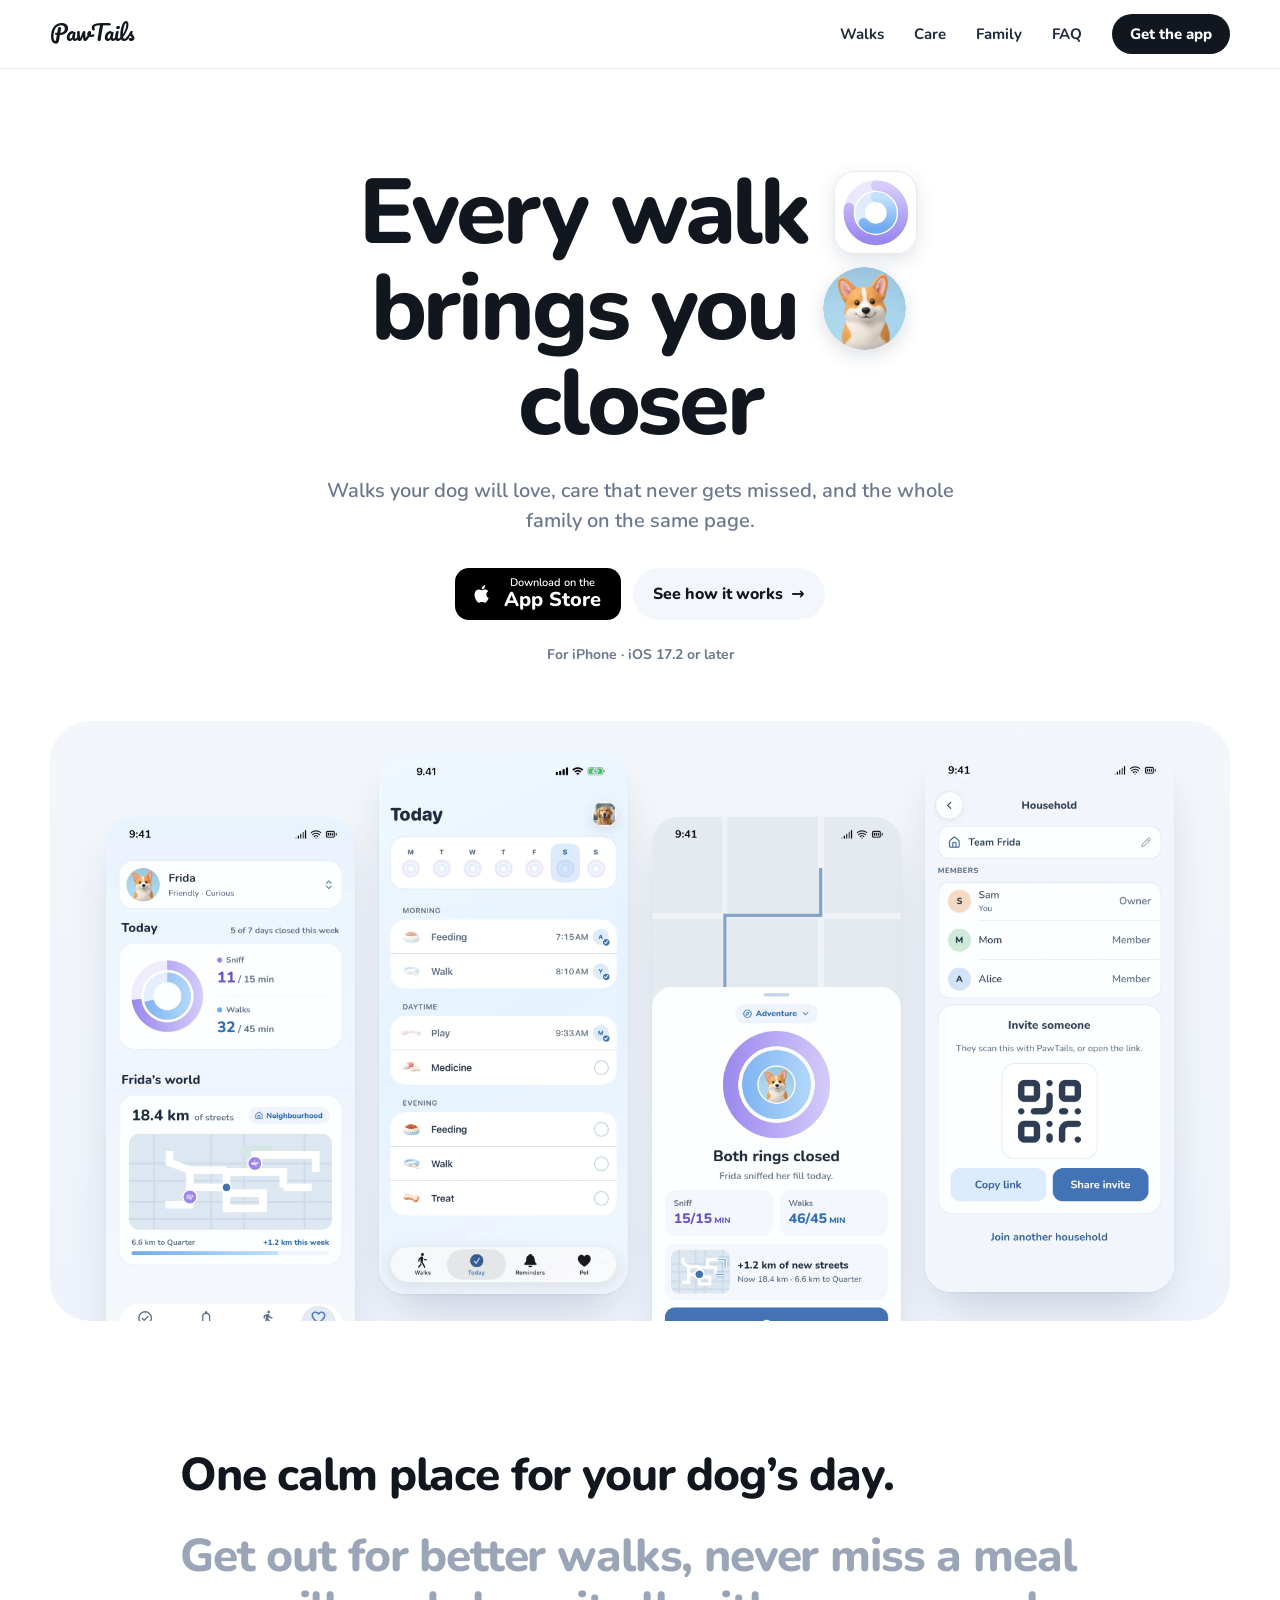
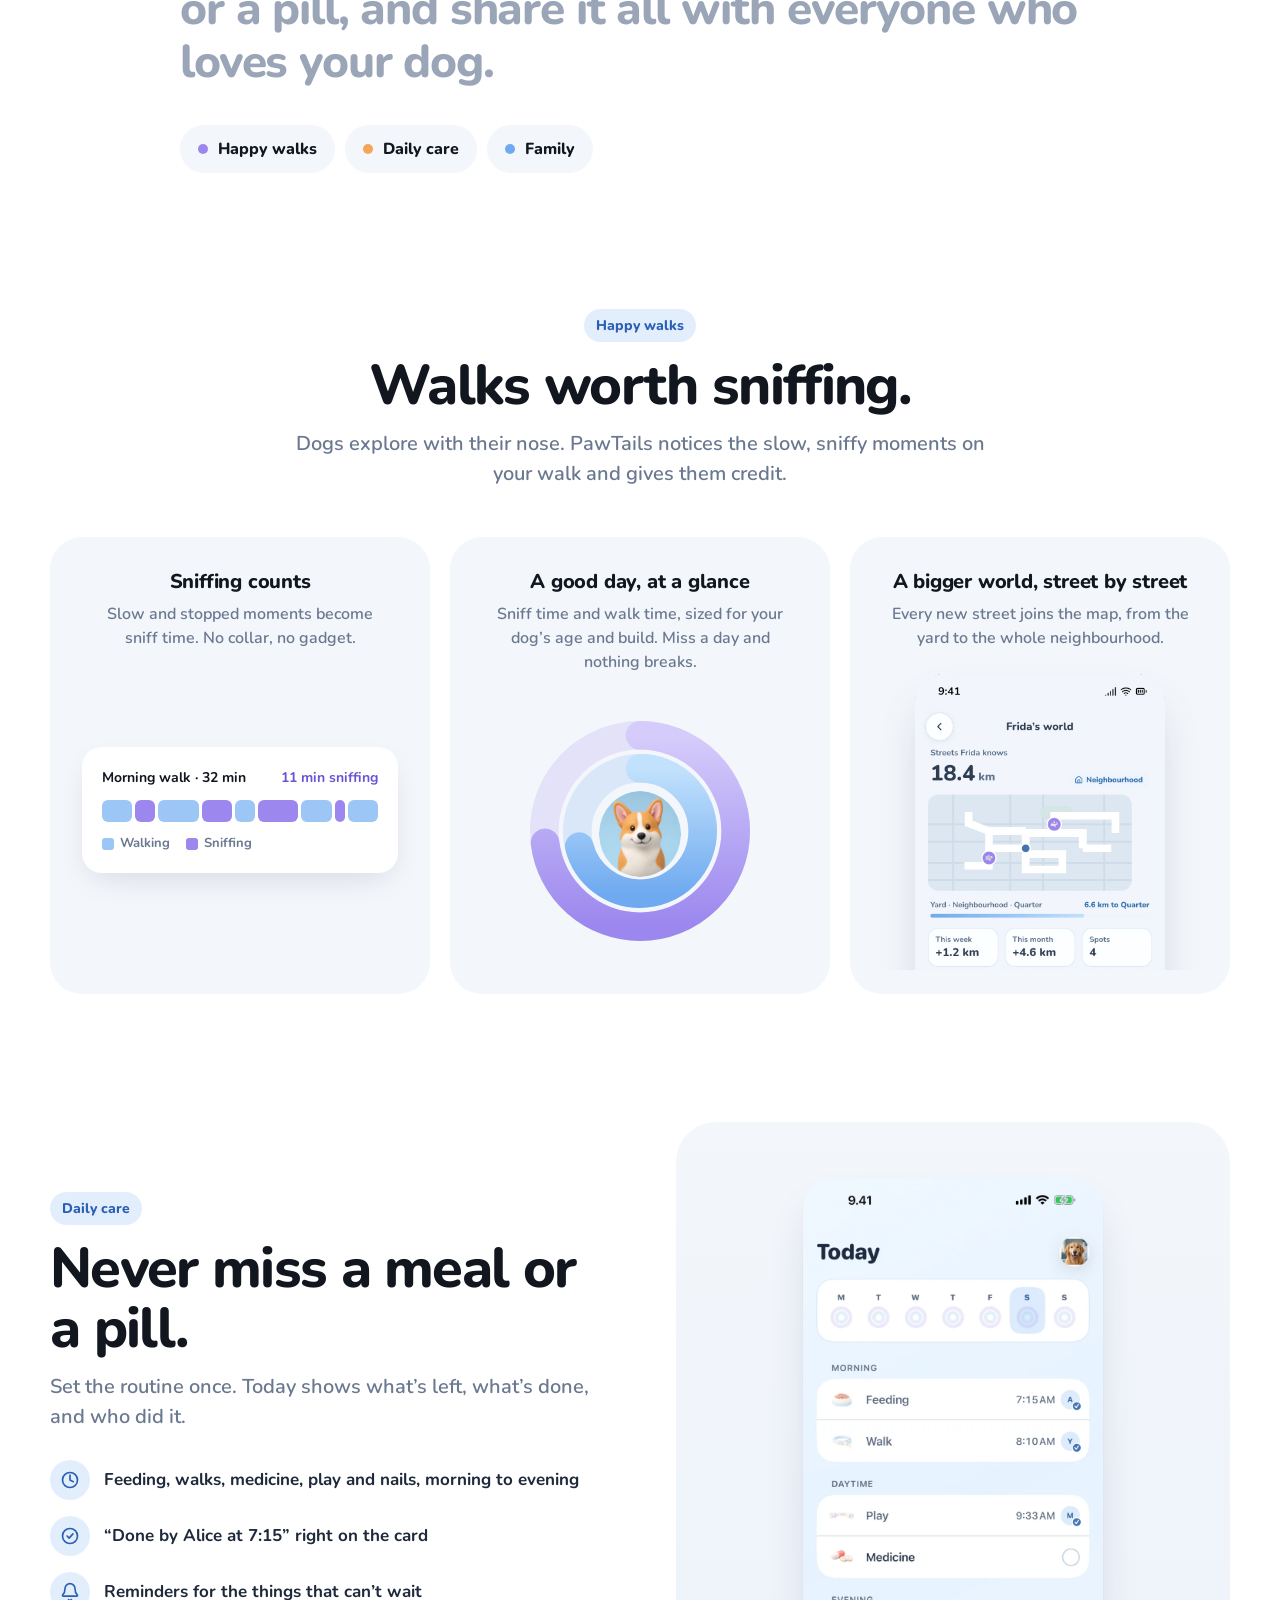
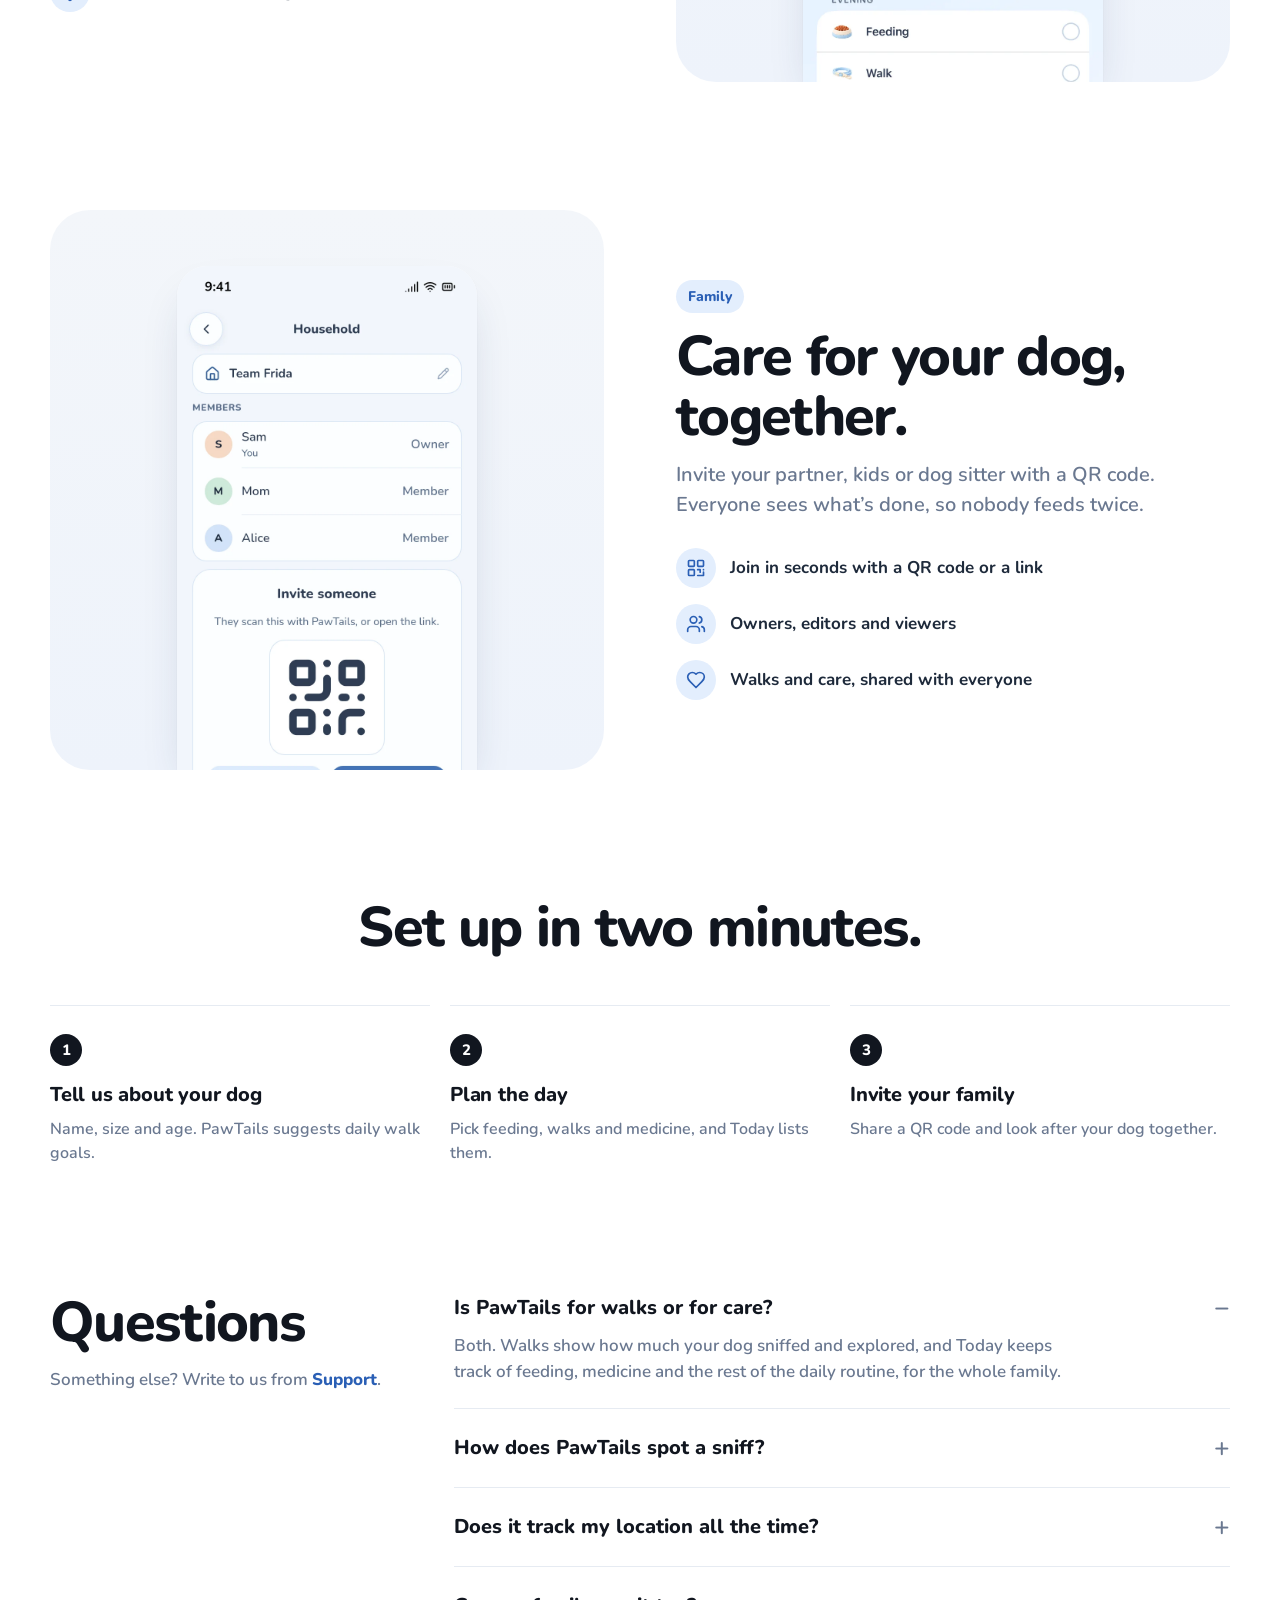
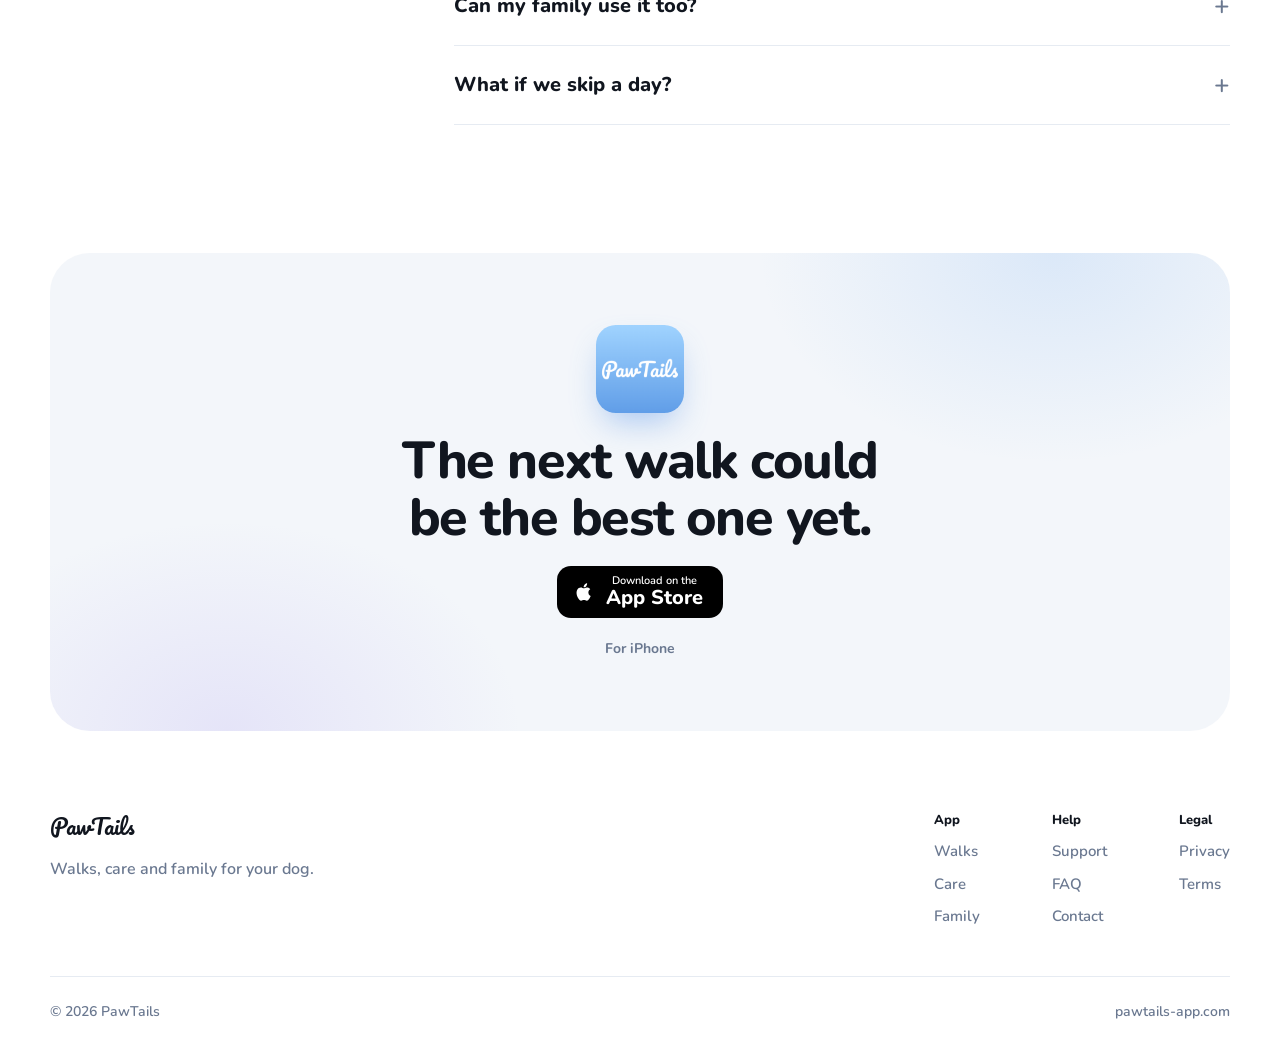
==== index.html @ 82794937 "Show the current Today screen on the homepage Co-Authored-By: Claude Opus 5.5 <noreply@anthropic.com" ====
<!doctype html>
<html lang="en">
<head>
  <meta charset="UTF-8" />
  <meta name="viewport" content="width=device-width, initial-scale=1.0" />
  <title>PawTails · Every walk brings you closer</title>
  <meta name="description" content="PawTails is a calm iPhone app for families with a dog: walks your dog will love, care that never gets missed, and everyone on the same page." />
  <meta property="og:title" content="PawTails · Every walk brings you closer" />
  <meta property="og:description" content="Walks your dog will love, care that never gets missed, and the whole family on the same page." />
  <meta property="og:image" content="https://pawtails-app.com/img/screen-walk-saved.webp" />
  <meta name="theme-color" content="#FFFFFF" />
  <link rel="icon" type="image/png" href="/favicon.png?v=2" />
  <link rel="apple-touch-icon" href="/apple-touch-icon.png?v=2" />
  <link rel="preconnect" href="https://fonts.googleapis.com" />
  <link rel="preconnect" href="https://fonts.gstatic.com" crossorigin />
  <link href="https://fonts.googleapis.com/css2?family=Nunito:wght@500;600;700;800;900&family=Pacifico&display=swap" rel="stylesheet" />
  <link rel="stylesheet" href="/site.css?v=20261103a" />
</head>
<body>
  <svg width="0" height="0" style="position:absolute" aria-hidden="true">
    <defs>
      <linearGradient id="g-sniff" x1="0" y1="0" x2="1" y2="0">
        <stop offset="0" stop-color="#9B87EE" /><stop offset="1" stop-color="#D6CCFB" />
      </linearGradient>
      <linearGradient id="g-walk" x1="0" y1="0" x2="1" y2="0">
        <stop offset="0" stop-color="#6FAAF0" /><stop offset="1" stop-color="#C2E1FC" />
      </linearGradient>
    </defs>
  </svg>

  <header class="topbar">
    <nav class="nav wrap" aria-label="Main">
      <a class="wordmark" href="/">PawTails</a>
      <div class="nav-links">
        <a href="#walks">Walks</a>
        <a href="#care">Care</a>
        <a href="#family">Family</a>
        <a href="#faq">FAQ</a>
        <a class="btn-small" href="https://apps.apple.com/app/id6759874369">Get the app</a>
      </div>
    </nav>
  </header>

  <main>
    <section class="hero wrap">
      <h1>
        Every walk
        <span class="inline-icon icon-rings" aria-hidden="true"><svg viewBox="0 0 100 100"><circle class="track sniff" cx="50" cy="50" r="38" /><circle class="fill sniff" cx="50" cy="50" r="38" pathLength="100" style="--v:78" /><circle class="track walk" cx="50" cy="50" r="22" /><circle class="fill walk" cx="50" cy="50" r="22" pathLength="100" style="--v:64" /></svg></span>
        brings you
        <img class="inline-icon icon-dog" src="/img/frida.webp?v=5" alt="" />
        closer
      </h1>
      <p class="lede">Walks your dog will love, care that never gets missed, and the whole family on the same page.</p>
      <div class="cta-row">
        <a class="store-badge" href="https://apps.apple.com/app/id6759874369" aria-label="Download PawTails on the App Store">
          <svg viewBox="0 0 24 24" aria-hidden="true"><path fill="currentColor" d="M16.37 12.6c-.02-2.2 1.8-3.26 1.88-3.31-1.03-1.5-2.62-1.7-3.18-1.73-1.35-.14-2.64.8-3.33.8-.69 0-1.74-.78-2.87-.76-1.47.02-2.83.86-3.59 2.18-1.53 2.66-.39 6.6 1.1 8.76.73 1.06 1.6 2.24 2.73 2.2 1.1-.04 1.51-.71 2.84-.71 1.32 0 1.7.71 2.86.69 1.18-.02 1.93-1.07 2.65-2.13.84-1.22 1.18-2.41 1.2-2.47-.03-.01-2.3-.88-2.32-3.5zM14.2 6.13c.6-.73 1.01-1.75.9-2.76-.87.04-1.92.58-2.54 1.31-.56.65-1.05 1.69-.92 2.68.97.08 1.96-.49 2.56-1.23z" /></svg>
          <span><small>Download on the</small>App Store</span>
        </a>
        <a class="btn-ghost" href="#walks">See how it works <span aria-hidden="true">→</span></a>
      </div>
      <p class="cta-note">For iPhone · iOS 17.2 or later</p>
    </section>

    <section class="wrap" aria-label="App screens">
      <div class="showcase">
        <figure class="shot"><img src="/img/screen-pet.webp?v=4" alt="Pet screen with today’s sniff and walk rings and Frida’s world" width="390" height="844" /></figure>
        <figure class="shot shot-raised"><img src="/img/screen-today.webp?v=2" alt="Today: feeding done by Alice at 7:15, a walk done by you, medicine still to do" width="390" height="848" /></figure>
        <figure class="shot"><img src="/img/screen-walk-saved.webp?v=4" alt="Walk saved: both rings closed" width="390" height="844" loading="lazy" /></figure>
        <figure class="shot shot-raised"><img src="/img/screen-household.webp?v=2" alt="Household screen with members and an invite QR code" width="390" height="844" loading="lazy" /></figure>
      </div>
    </section>

    <section class="statement wrap">
      <p>One calm place for your dog’s day.</p>
      <p class="soft">Get out for better walks, never miss a meal or a pill, and share it all with everyone who loves your dog.</p>
      <ol class="values" aria-label="What PawTails helps with">
        <li><a href="#walks"><span class="value-dot sniff" aria-hidden="true"></span>Happy walks</a></li>
        <li><a href="#care"><span class="value-dot care" aria-hidden="true"></span>Daily care</a></li>
        <li><a href="#family"><span class="value-dot family" aria-hidden="true"></span>Family</a></li>
      </ol>
    </section>

    <section class="features wrap" id="walks">
      <header class="section-head">
        <p class="eyebrow">Happy walks</p>
        <h2 class="section-title">Walks worth sniffing.</h2>
        <p class="section-lede">Dogs explore with their nose. PawTails notices the slow, sniffy moments on your walk and gives them credit.</p>
      </header>
      <div class="grid">
        <article class="tile">
          <header><h3>Sniffing counts</h3><p>Slow and stopped moments become sniff time. No collar, no gadget.</p></header>
          <div class="tile-visual">
            <div class="timeline" aria-label="Example walk: 32 minutes, 11 of them sniffing">
              <div class="timeline-head"><b>Morning walk · 32 min</b><b class="ink-sniff">11 min sniffing</b></div>
              <div class="bar" aria-hidden="true"><i style="--w:3"></i><i class="s" style="--w:2"></i><i style="--w:4"></i><i class="s" style="--w:3"></i><i style="--w:2"></i><i class="s" style="--w:4"></i><i style="--w:3"></i><i class="s" style="--w:1"></i><i style="--w:3"></i></div>
              <div class="key"><span><i class="sw walk"></i>Walking</span><span><i class="sw sniff"></i>Sniffing</span></div>
            </div>
          </div>
        </article>

        <article class="tile">
          <header><h3>A good day, at a glance</h3><p>Sniff time and walk time, sized for your dog’s age and build. Miss a day and nothing breaks.</p></header>
          <div class="tile-visual">
            <div class="rings" style="--sniff:73;--walk:71" role="img" aria-label="Sniff 11 of 15 minutes, walks 32 of 45 minutes">
              <svg viewBox="0 0 100 100"><circle class="track sniff" cx="50" cy="50" r="43.5" /><circle class="fill sniff" cx="50" cy="50" r="43.5" pathLength="100" /><circle class="track walk" cx="50" cy="50" r="28.5" /><circle class="fill walk" cx="50" cy="50" r="28.5" pathLength="100" /></svg>
              <img src="/img/frida.webp?v=5" alt="" loading="lazy" />
            </div>
          </div>
        </article>

        <article class="tile">
          <header><h3>A bigger world, street by street</h3><p>Every new street joins the map, from the yard to the whole neighbourhood.</p></header>
          <div class="tile-visual peek"><img src="/img/screen-world.webp" alt="" loading="lazy" /></div>
        </article>
      </div>
    </section>

    <section class="split wrap" id="care">
      <div class="split-copy">
        <p class="eyebrow">Daily care</p>
        <h2 class="section-title left">Never miss a meal or a pill.</h2>
        <p class="section-lede left">Set the routine once. Today shows what’s left, what’s done, and who did it.</p>
        <ul class="points">
          <li><span class="badge"><svg viewBox="0 0 24 24"><path d="M12 6v6l4 2"/><circle cx="12" cy="12" r="9"/></svg></span>Feeding, walks, medicine, play and nails, morning to evening</li>
          <li><span class="badge"><svg viewBox="0 0 24 24"><circle cx="12" cy="12" r="9"/><path d="m8.5 12 2.5 2.5 4.5-5"/></svg></span>“Done by Alice at 7:15” right on the card</li>
          <li><span class="badge"><svg viewBox="0 0 24 24"><path d="M10.3 21a1.9 1.9 0 0 0 3.4 0M3.3 15.3A1 1 0 0 0 4 17h16a1 1 0 0 0 .7-1.7C19.4 14 18 12.5 18 8A6 6 0 0 0 6 8c0 4.5-1.4 6-2.7 7.3"/></svg></span>Reminders for the things that can’t wait</li>
        </ul>
      </div>
      <div class="split-visual">
        <figure class="shot"><img src="/img/screen-today.webp?v=2" alt="" width="390" height="848" loading="lazy" /></figure>
      </div>
    </section>

    <section class="split split-reverse wrap" id="family">
      <div class="split-copy">
        <p class="eyebrow">Family</p>
        <h2 class="section-title left">Care for your dog, together.</h2>
        <p class="section-lede left">Invite your partner, kids or dog sitter with a QR code. Everyone sees what’s done, so nobody feeds twice.</p>
        <ul class="points">
          <li><span class="badge"><svg viewBox="0 0 24 24"><rect x="3" y="3" width="7" height="7" rx="1"/><rect x="14" y="3" width="7" height="7" rx="1"/><rect x="3" y="14" width="7" height="7" rx="1"/><path d="M14 14h3v3M21 14v.01M14 21h7v-4"/></svg></span>Join in seconds with a QR code or a link</li>
          <li><span class="badge"><svg viewBox="0 0 24 24"><path d="M16 21v-2a4 4 0 0 0-4-4H6a4 4 0 0 0-4 4v2"/><circle cx="9" cy="7" r="4"/><path d="M22 21v-2a4 4 0 0 0-3-3.87M16 3.13a4 4 0 0 1 0 7.75"/></svg></span>Owners, editors and viewers</li>
          <li><span class="badge"><svg viewBox="0 0 24 24"><path d="M19 14c1.5-1.5 3-3.2 3-5.5A5.5 5.5 0 0 0 16.5 3c-1.8 0-3 .5-4.5 2-1.5-1.5-2.7-2-4.5-2A5.5 5.5 0 0 0 2 8.5c0 2.3 1.5 4 3 5.5l7 7Z"/></svg></span>Walks and care, shared with everyone</li>
        </ul>
      </div>
      <div class="split-visual">
        <figure class="shot"><img src="/img/screen-household.webp?v=2" alt="" width="390" height="844" loading="lazy" /></figure>
      </div>
    </section>

    <section class="steps wrap">
      <h2 class="section-title">Set up in two minutes.</h2>
      <ol class="step-list">
        <li><span class="num">1</span><h3>Tell us about your dog</h3><p>Name, size and age. PawTails suggests daily walk goals.</p></li>
        <li><span class="num">2</span><h3>Plan the day</h3><p>Pick feeding, walks and medicine, and Today lists them.</p></li>
        <li><span class="num">3</span><h3>Invite your family</h3><p>Share a QR code and look after your dog together.</p></li>
      </ol>
    </section>

    <section class="faq wrap" id="faq">
      <div>
        <h2 class="section-title left">Questions</h2>
        <p class="muted">Something else? Write to us from <a href="/about/">Support</a>.</p>
      </div>
      <div class="faq-list">
        <details open>
          <summary>Is PawTails for walks or for care?</summary>
          <p>Both. Walks show how much your dog sniffed and explored, and Today keeps track of feeding, medicine and the rest of the daily routine, for the whole family.</p>
        </details>
        <details>
          <summary>How does PawTails spot a sniff?</summary>
          <p>It looks at slow and stopped moments on your walk and counts them as sniff time. It’s an estimate, no collar or gadget needed.</p>
        </details>
        <details>
          <summary>Does it track my location all the time?</summary>
          <p>Routes are recorded only during a walk you start. If you turn on walk suggestions, PawTails also notices when you leave home. You can turn that off any time.</p>
        </details>
        <details>
          <summary>Can my family use it too?</summary>
          <p>Yes. Invite them with a QR code or a link, and you all share the same dog, care list and walks.</p>
        </details>
        <details>
          <summary>What if we skip a day?</summary>
          <p>Nothing breaks. There are no streaks, and every day starts fresh.</p>
        </details>
      </div>
    </section>

    <section class="wrap">
      <div class="cta">
        <img class="cta-icon" src="/pawtails-icon.png" alt="" width="96" height="96" loading="lazy" />
        <h2>The next walk could be the best one yet.</h2>
        <a class="store-badge" href="https://apps.apple.com/app/id6759874369" aria-label="Download PawTails on the App Store">
          <svg viewBox="0 0 24 24" aria-hidden="true"><path fill="currentColor" d="M16.37 12.6c-.02-2.2 1.8-3.26 1.88-3.31-1.03-1.5-2.62-1.7-3.18-1.73-1.35-.14-2.64.8-3.33.8-.69 0-1.74-.78-2.87-.76-1.47.02-2.83.86-3.59 2.18-1.53 2.66-.39 6.6 1.1 8.76.73 1.06 1.6 2.24 2.73 2.2 1.1-.04 1.51-.71 2.84-.71 1.32 0 1.7.71 2.86.69 1.18-.02 1.93-1.07 2.65-2.13.84-1.22 1.18-2.41 1.2-2.47-.03-.01-2.3-.88-2.32-3.5zM14.2 6.13c.6-.73 1.01-1.75.9-2.76-.87.04-1.92.58-2.54 1.31-.56.65-1.05 1.69-.92 2.68.97.08 1.96-.49 2.56-1.23z" /></svg>
          <span><small>Download on the</small>App Store</span>
        </a>
        <p class="cta-note">For iPhone</p>
      </div>
    </section>
  </main>

  <footer class="footer">
    <div class="wrap">
      <div class="footer-top">
        <div>
          <a class="wordmark" href="/">PawTails</a>
          <p class="muted">Walks, care and family for your dog.</p>
        </div>
        <div class="footer-cols">
          <div><h4>App</h4><a href="#walks">Walks</a><a href="#care">Care</a><a href="#family">Family</a></div>
          <div><h4>Help</h4><a href="/about/">Support</a><a href="#faq">FAQ</a><a href="mailto:pawtails@proton.me">Contact</a></div>
          <div><h4>Legal</h4><a href="/privacy/">Privacy</a><a href="https://www.apple.com/legal/internet-services/itunes/dev/stdeula/">Terms</a></div>
        </div>
      </div>
      <div class="footer-bottom"><span>© 2026 PawTails</span><span>pawtails-app.com</span></div>
    </div>
  </footer>
</body>
</html>
---- site.css ----
:root {
  --page: #FFFFFF;
  --tile: #F3F6FA;
  --tile-2: #EBF0F7;
  --line: #E6EBF2;
  --ink: #11161F;
  --text: #1E2A3B;
  --muted: #6A7890;
  --accent: #3A78D8;
  --accent-ink: #2A5FB5;
  --accent-soft: #E3EEFD;
  --brand-top: #84BEFA;
  --brand-bottom: #4A89E2;
  --sniff: #9B87EE;
  --sniff-ink: #6A52D6;
  --walk: #6FAAF0;
  --walk-ink: #3F7FD0;
  --radius-tile: 32px;
  --wrap: 1180px;
}

* { box-sizing: border-box; }
html { scroll-behavior: smooth; scroll-padding-top: 88px; -webkit-text-size-adjust: 100%; }
body {
  margin: 0;
  background: var(--page);
  color: var(--text);
  font-family: "Nunito", system-ui, -apple-system, sans-serif;
  font-weight: 600;
  line-height: 1.5;
  -webkit-font-smoothing: antialiased;
}
img { display: block; max-width: 100%; }
a { color: inherit; }
h1, h2, h3, h4, p { margin: 0; }
h1, h2, h3 { font-weight: 800; color: var(--ink); }
h3 { font-size: 20px; line-height: 1.25; letter-spacing: -0.01em; }
.wrap { width: min(var(--wrap), 100% - 32px); margin-inline: auto; }
.muted { color: var(--muted); }
.ink-sniff { color: var(--sniff-ink); }

/* Wordmark: Pacifico in ink, no badge */
.wordmark {
  display: inline-flex; align-items: center;
  padding: 2px 0 6px;
  font-family: "Pacifico", cursive; font-weight: 400; font-size: 22px; line-height: 1.2;
  color: var(--ink); text-decoration: none;
}

/* Top bar */
.topbar {
  position: sticky; top: 0; z-index: 10;
  background: rgba(255, 255, 255, .82);
  -webkit-backdrop-filter: saturate(180%) blur(16px);
  backdrop-filter: saturate(180%) blur(16px);
  border-bottom: 1px solid rgba(230, 235, 242, .8);
}
.nav { display: flex; align-items: center; justify-content: space-between; height: 68px; }
.nav-links { display: flex; align-items: center; gap: 30px; }
.nav-links a { text-decoration: none; color: var(--text); font-size: 15px; font-weight: 700; }
.nav-links a:hover { color: var(--accent-ink); }
.nav-links a[aria-current="page"] { color: var(--accent-ink); }
.nav-links .btn-small, .nav-links .btn-small:hover { background: var(--ink); color: #fff; padding: 9px 18px; border-radius: 999px; font-weight: 800; }
.nav-links .btn-small:hover { background: #2A3446; }

/* Buttons */
.cta-row { display: flex; align-items: center; justify-content: center; gap: 12px; flex-wrap: wrap; }
.store-badge { display: inline-flex; align-items: center; gap: 10px; padding: 9px 20px 9px 15px; border-radius: 14px; background: #000; color: #fff; text-decoration: none; transition: transform .15s ease; }
.store-badge:hover { transform: translateY(-1px); }
.store-badge svg { width: 24px; height: 24px; }
.store-badge span { display: flex; flex-direction: column; font-size: 20px; font-weight: 800; line-height: 1.1; }
.store-badge small { font-size: 11px; font-weight: 600; }
.btn-ghost { display: inline-flex; align-items: center; gap: 8px; padding: 14px 20px; border-radius: 999px; background: var(--tile); color: var(--ink); font-weight: 800; text-decoration: none; }
.btn-ghost:hover { background: var(--tile-2); }
.cta-note { color: var(--muted); font-size: 14px; font-weight: 700; }

/* Hero */
.hero { display: grid; justify-items: center; text-align: center; gap: 24px; padding: 96px 0 56px; }
h1 { font-size: clamp(44px, 7.4vw, 92px); line-height: 1.04; letter-spacing: -0.035em; max-width: 13ch; }
.inline-icon { display: inline-block; width: .9em; height: .9em; vertical-align: -0.12em; margin: 0 .04em; }
.icon-rings { border-radius: 24%; background: #fff; box-shadow: 0 6px 18px rgba(46, 61, 84, .14), inset 0 0 0 1px var(--line); padding: .06em; }
.icon-rings svg { display: block; width: 100%; height: 100%; transform: rotate(-90deg); }
.icon-rings circle { fill: none; stroke-width: 14; }
.icon-rings .track.sniff { stroke: rgba(155, 135, 238, .2); }
.icon-rings .track.walk { stroke: rgba(111, 170, 240, .22); }
.icon-rings .fill { stroke-linecap: round; stroke-dasharray: var(--v) 100; }
.icon-rings .fill.sniff { stroke: url(#g-sniff); }
.icon-rings .fill.walk { stroke: url(#g-walk); }
.icon-dog { border-radius: 50%; box-shadow: 0 6px 18px rgba(46, 61, 84, .16); }
.lede { max-width: 34em; font-size: clamp(17px, 1.6vw, 20px); color: var(--muted); }
.hero .cta-row { margin-top: 8px; }

/* Screens showcase */
.showcase {
  display: grid; grid-template-columns: repeat(4, 1fr); gap: 24px; align-items: start;
  padding: 56px 56px 0; border-radius: 40px; overflow: hidden; height: 600px;
  background: linear-gradient(180deg, var(--tile), #EEF3FB);
}
.shot { margin: 0; border-radius: 10.5% / 4.85%; overflow: hidden; background: #fff; box-shadow: 0 1px 2px rgba(17, 22, 31, .06), 0 24px 48px -16px rgba(30, 50, 90, .22); }
.shot img { width: 100%; height: auto; }
.shot-raised { margin-top: -24px; }
.showcase .shot:nth-child(odd) { margin-top: 40px; }

/* Statement */
.statement { padding: 128px 0 40px; display: grid; gap: 28px; max-width: 920px; margin-inline: auto; }
.statement p { font-size: clamp(30px, 3.6vw, 46px); font-weight: 800; line-height: 1.15; letter-spacing: -0.025em; color: var(--ink); }
.statement .soft { color: #9AA6B8; }

/* Section titles */
.section-title { font-size: clamp(34px, 4.4vw, 56px); line-height: 1.06; letter-spacing: -0.03em; text-align: center; margin-bottom: 48px; }
.section-title.left { text-align: left; margin-bottom: 14px; }
.section-head { display: grid; justify-items: center; gap: 0; margin-bottom: 48px; }
.section-head .section-title { margin: 14px 0 14px; }
.section-lede { font-size: clamp(17px, 1.6vw, 20px); color: var(--muted); max-width: 36em; text-align: center; }
.section-lede.left { text-align: left; }

/* Three values */
.values { list-style: none; padding: 0; margin: 8px 0 0; display: flex; flex-wrap: wrap; gap: 10px; }
.values a { display: inline-flex; align-items: center; gap: 10px; padding: 12px 18px; border-radius: 999px; background: var(--tile); color: var(--ink); font-weight: 800; text-decoration: none; }
.values a:hover { background: var(--tile-2); }
.value-dot { width: 10px; height: 10px; border-radius: 50%; }
.value-dot.sniff { background: var(--sniff); }
.value-dot.care { background: #F2A65A; }
.value-dot.family { background: var(--walk); }

/* Text beside a screen */
.split { display: grid; grid-template-columns: 1fr 1fr; gap: 72px; align-items: center; padding-top: 128px; }
.split-reverse .split-copy { order: 2; }
.split-copy { display: grid; gap: 0; justify-items: start; }
.split-copy .section-title { margin-top: 14px; }
.split-copy .points { margin-top: 28px; }
.split-visual { border-radius: 40px; background: linear-gradient(180deg, var(--tile), #EEF3FB); padding: 56px 56px 0; height: 560px; overflow: hidden; display: grid; justify-items: center; }
.split-visual .shot { width: min(300px, 100%); border-radius: 30px 30px 0 0; }
.points { list-style: none; padding: 0; margin: 0; display: grid; gap: 16px; }
.points li { display: flex; align-items: center; gap: 14px; font-size: 17px; font-weight: 700; color: var(--text); }
.points .badge { width: 40px; height: 40px; flex: none; border-radius: 50%; display: grid; place-items: center; background: var(--accent-soft); color: var(--accent-ink); }
.points .badge svg { width: 20px; height: 20px; fill: none; stroke: currentColor; stroke-width: 2; stroke-linecap: round; stroke-linejoin: round; }

/* Feature grid */
.features { padding: 96px 0 0; }
.grid { display: grid; grid-template-columns: repeat(3, 1fr); gap: 20px; }
.tile { display: flex; flex-direction: column; border-radius: var(--radius-tile); background: var(--tile); overflow: hidden; }
.tile header { padding: 32px 32px 0; text-align: center; display: grid; gap: 8px; }
.tile header p { color: var(--muted); font-size: 16px; max-width: 30ch; margin-inline: auto; }
.tile-visual { height: 320px; display: grid; place-items: center; padding: 24px 32px; }

.rings { position: relative; width: 220px; aspect-ratio: 1; }
.rings svg { width: 100%; height: 100%; transform: rotate(-90deg); overflow: visible; }
.rings circle { fill: none; stroke-width: 13; }
.rings .track.sniff { stroke: rgba(155, 135, 238, .18); }
.rings .track.walk { stroke: rgba(111, 170, 240, .2); }
.rings .fill { stroke-linecap: round; }
.rings .fill.sniff { stroke: url(#g-sniff); stroke-dasharray: var(--sniff) 100; }
.rings .fill.walk { stroke: url(#g-walk); stroke-dasharray: var(--walk) 100; }
.rings img { position: absolute; inset: 31.2%; width: 37.6%; height: 37.6%; border-radius: 50%; }

.timeline { width: 100%; background: #fff; border-radius: 20px; padding: 20px; display: grid; gap: 12px; box-shadow: 0 12px 32px -12px rgba(30, 50, 90, .18); }
.timeline-head { display: flex; justify-content: space-between; gap: 8px; font-size: 14px; flex-wrap: wrap; color: var(--ink); }
.bar { display: flex; gap: 3px; height: 22px; }
.bar i { flex: var(--w) 1 0; border-radius: 6px; background: #9CC6F5; }
.bar i.s { background: var(--sniff); }
.key { display: flex; gap: 16px; font-size: 13px; font-weight: 700; color: var(--muted); }
.key span { display: inline-flex; align-items: center; gap: 6px; }
.sw { width: 12px; height: 12px; border-radius: 3px; display: inline-block; }
.sw.walk { background: #9CC6F5; }
.sw.sniff { background: var(--sniff); }

.peek { align-items: start; padding-bottom: 0; overflow: hidden; }
.peek img { width: min(250px, 100%); border-radius: 30px 30px 0 0; box-shadow: 0 24px 48px -16px rgba(30, 50, 90, .25); }
.peek-mid img { margin-top: -180px; border-radius: 0; }

.week { list-style: none; padding: 0; margin: 0; display: flex; gap: 12px; }
.week li { display: grid; justify-items: center; gap: 8px; font-size: 13px; font-weight: 800; color: var(--muted); }
.week i { width: 46px; height: 46px; border-radius: 50%; }
.week li i { background: radial-gradient(circle, var(--tile) 52%, transparent 53%), #DDE4EE; }
.week li.done i { background: radial-gradient(circle, var(--tile) 52%, transparent 53%), conic-gradient(var(--sniff), #C2B6F7, var(--walk), var(--sniff)); }
.week li.half i { background: radial-gradient(circle, var(--tile) 52%, transparent 53%), conic-gradient(var(--sniff) 0 60%, #DDE4EE 60%); }

/* Steps */
.steps { padding: 128px 0 0; }
.step-list { list-style: none; padding: 0; margin: 0; display: grid; grid-template-columns: repeat(3, 1fr); gap: 20px; }
.step-list li { display: grid; gap: 10px; align-content: start; padding: 28px 0 0; border-top: 1px solid var(--line); }
.step-list p { color: var(--muted); font-size: 16px; }
.num { width: 32px; height: 32px; border-radius: 50%; background: var(--ink); color: #fff; display: grid; place-items: center; font-size: 15px; font-weight: 800; margin-bottom: 6px; }

/* FAQ */
.faq { padding: 128px 0 0; display: grid; grid-template-columns: 340px 1fr; gap: 64px; }
.faq .muted { font-size: 17px; }
.faq .muted a { color: var(--accent-ink); font-weight: 800; text-decoration: none; }
.faq-list details { border-bottom: 1px solid var(--line); padding: 24px 0; }
.faq-list details:first-child { padding-top: 0; }
.faq-list summary { list-style: none; cursor: pointer; display: flex; justify-content: space-between; align-items: center; gap: 16px; font-size: 20px; font-weight: 800; color: var(--ink); }
.faq-list summary::-webkit-details-marker { display: none; }
.faq-list summary::after { content: "+"; font-size: 26px; font-weight: 600; color: var(--muted); line-height: 1; }
.faq-list details[open] summary::after { content: "−"; }
.faq-list details p { margin-top: 10px; color: var(--muted); font-size: 17px; max-width: 620px; }

/* CTA */
.cta {
  margin-top: 128px; padding: 72px 24px; border-radius: 40px; text-align: center;
  display: grid; justify-items: center; gap: 20px;
  background:
    radial-gradient(420px 300px at 15% 100%, rgba(155, 135, 238, .16), transparent 70%),
    radial-gradient(420px 300px at 85% 0%, rgba(111, 170, 240, .18), transparent 70%),
    var(--tile);
}
.cta-icon { width: 88px; height: 88px; border-radius: 22.5%; box-shadow: 0 16px 32px -8px rgba(79, 143, 230, .45); }
.cta h2 { font-size: clamp(32px, 4.2vw, 52px); line-height: 1.08; letter-spacing: -0.03em; max-width: 16ch; }

/* Footer */
.footer { padding: 80px 0 40px; }
.footer-top { display: flex; justify-content: space-between; gap: 40px; flex-wrap: wrap; }
.footer-top > div:first-child { display: grid; gap: 12px; align-content: start; justify-items: start; }
.footer-cols { display: flex; gap: 72px; }
.footer-cols div { display: grid; gap: 10px; align-content: start; }
.footer-cols h4 { font-size: 13px; font-weight: 800; color: var(--ink); }
.footer-cols a { color: var(--muted); text-decoration: none; font-size: 15px; }
.footer-cols a:hover { color: var(--ink); }
.footer-bottom { display: flex; justify-content: space-between; margin-top: 48px; padding-top: 24px; border-top: 1px solid var(--line); color: var(--muted); font-size: 14px; }

/* Document pages: About, Privacy */
.eyebrow { display: inline-flex; align-items: center; gap: 8px; padding: 6px 12px; border-radius: 999px; background: var(--accent-soft); color: var(--accent-ink); font-size: 14px; font-weight: 800; }
.content-page { padding: 0 0 40px; }
.page-hero { display: grid; gap: 20px; justify-items: start; padding: 88px 0 56px; }
.page-hero h1 { max-width: 18ch; font-size: clamp(40px, 5.4vw, 68px); }
.page-lead { max-width: 40em; font-size: clamp(17px, 1.5vw, 20px); color: var(--muted); }
.content-panel { background: var(--tile); border-radius: var(--radius-tile); padding: 48px; display: grid; gap: 16px; align-content: start; }
.content-panel h2 { font-size: clamp(26px, 2.6vw, 34px); letter-spacing: -0.02em; }
.content-panel p { color: var(--muted); font-size: 18px; }
.content-panel a:not(.store-badge) { color: var(--accent-ink); font-weight: 800; text-decoration: none; }
.content-panel a:not(.store-badge):hover { text-decoration: underline; }
.content-panel .store-badge { justify-self: start; margin: 8px 0; }
.content-panel .eyebrow { margin-bottom: 4px; justify-self: start; }

.about-layout { display: grid; grid-template-columns: 1fr 1fr; gap: 20px; align-items: stretch; }
.about-photo { width: 100%; height: 100%; min-height: 420px; object-fit: cover; border-radius: var(--radius-tile); }

.policy-card { max-width: 860px; margin: 0 auto; gap: 14px; }
.policy-meta { font-size: 16px !important; padding: 10px 16px; border-radius: 12px; background: #fff; justify-self: start; }
.policy-meta strong { color: var(--ink); }
.policy-heading { font-size: 24px !important; margin-top: 28px; padding-top: 28px; border-top: 1px solid var(--line); }
.policy-meta + .policy-heading { margin-top: 8px; padding-top: 0; border-top: 0; }
.policy-list { margin: 0; padding-left: 22px; display: grid; gap: 8px; color: var(--muted); font-size: 17px; }
.policy-list li::marker { color: var(--sniff); }
.privacy-page .page-hero { max-width: 860px; margin-inline: auto; }

/* Tablet */
@media (max-width: 1080px) {
  .showcase { grid-template-columns: repeat(3, 1fr); height: 540px; padding: 40px 40px 0; }
  .showcase .shot:nth-child(4) { display: none; }
  .grid { grid-template-columns: repeat(2, 1fr); }
  .split { grid-template-columns: 1fr; gap: 40px; }
  .split-reverse .split-copy { order: 0; }
  .split-visual { max-width: 560px; width: 100%; margin-inline: auto; }
  .faq { grid-template-columns: 1fr; gap: 24px; }
}
@media (max-width: 900px) {
  .about-layout { grid-template-columns: 1fr; }
  .about-photo { min-height: 0; aspect-ratio: 4 / 3; height: auto; }
}

/* Phone */
@media (max-width: 720px) {
  html { scroll-padding-top: 72px; }
  .nav { height: 60px; }
  .nav-links a:not(.btn-small) { display: none; }
  .wordmark { font-size: 20px; }
  .hero { padding: 56px 0 40px; gap: 18px; }
  .btn-ghost { display: none; }
  .showcase {
    display: flex; gap: 14px; height: auto; padding: 28px 20px; border-radius: 28px;
    overflow-x: auto; scroll-snap-type: x mandatory; scrollbar-width: none;
  }
  .showcase::-webkit-scrollbar { display: none; }
  .shot { flex: 0 0 64%; scroll-snap-align: center; }
  .showcase .shot:nth-child(4) { display: block; }
  .showcase .shot:nth-child(odd), .shot-raised { margin-top: 0; }
  .statement { padding: 80px 0 16px; gap: 20px; }
  .statement p { font-size: 28px; }
  .section-title { margin-bottom: 28px; }
  .features, .steps, .faq, .split { padding-top: 80px; }
  .section-head { justify-items: start; margin-bottom: 28px; }
  .section-lede { text-align: left; }
  .split-visual { height: 420px; padding: 32px 24px 0; border-radius: 28px; }
  .split-visual .shot { width: 240px; }
  .points li { font-size: 16px; }
  .grid { grid-template-columns: 1fr; gap: 14px; }
  .tile { border-radius: 28px; }
  .tile header { padding: 26px 24px 0; }
  .tile-visual { height: 280px; padding: 20px 24px; }
  .peek { padding-bottom: 0; }
  .peek img { width: 230px; }
  .peek-mid img { margin-top: -170px; }
  .rings { width: 190px; }
  .week { gap: 6px; }
  .week i { width: 32px; height: 32px; }
  .step-list { grid-template-columns: 1fr; gap: 0; }
  .step-list li { padding: 22px 0; }
  .faq-list summary { font-size: 18px; }
  .faq-list details p { font-size: 16px; }
  .cta { margin-top: 80px; padding: 48px 20px; border-radius: 28px; }
  .cta-icon { width: 72px; height: 72px; }
  .footer { padding: 56px 0 32px; }
  .footer-cols { gap: 40px; }
  .footer-bottom { flex-direction: column; gap: 6px; }
  .page-hero { padding: 48px 0 32px; gap: 14px; }
  .content-panel { padding: 24px; border-radius: 28px; }
  .content-panel p { font-size: 16px; }
  .policy-list { font-size: 16px; }
  .policy-heading { font-size: 20px !important; margin-top: 16px; padding-top: 20px; }
}

@media (prefers-reduced-motion: reduce) {
  html { scroll-behavior: auto; }
  .store-badge { transition: none; }
}
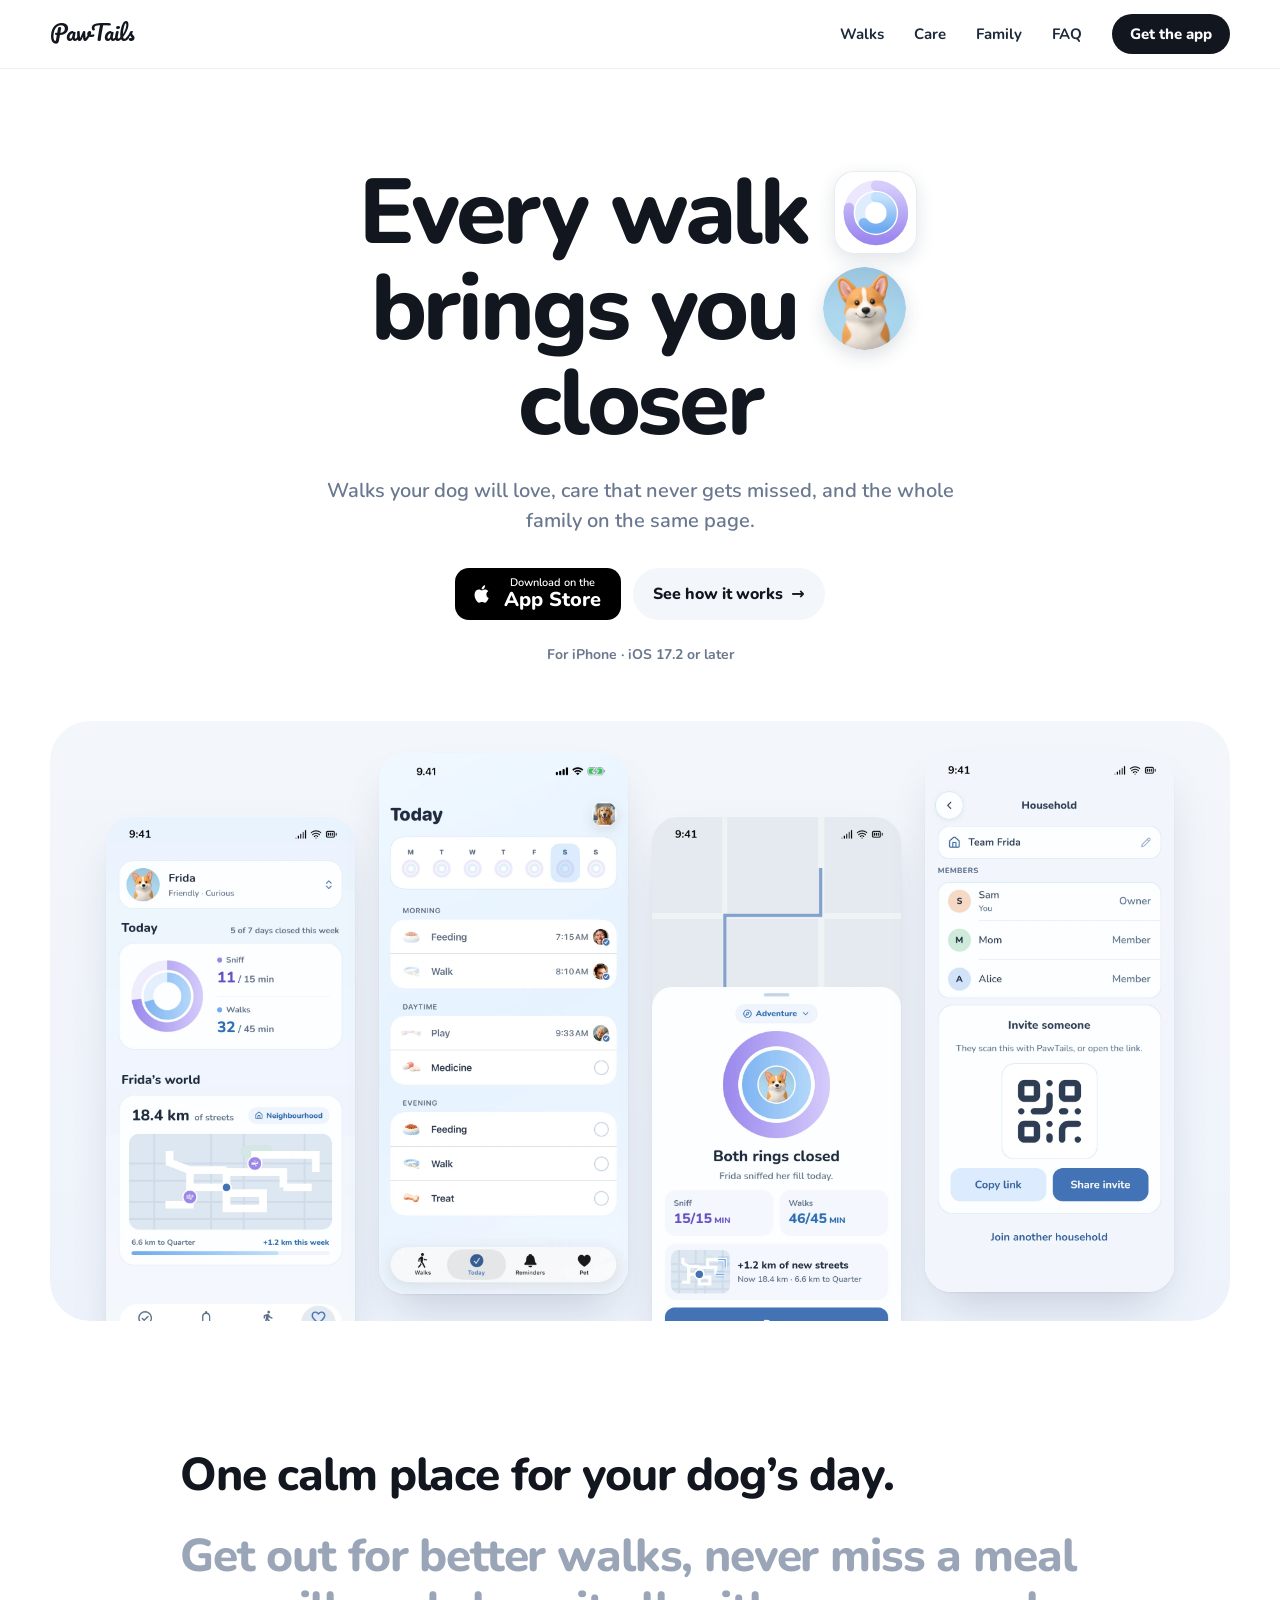
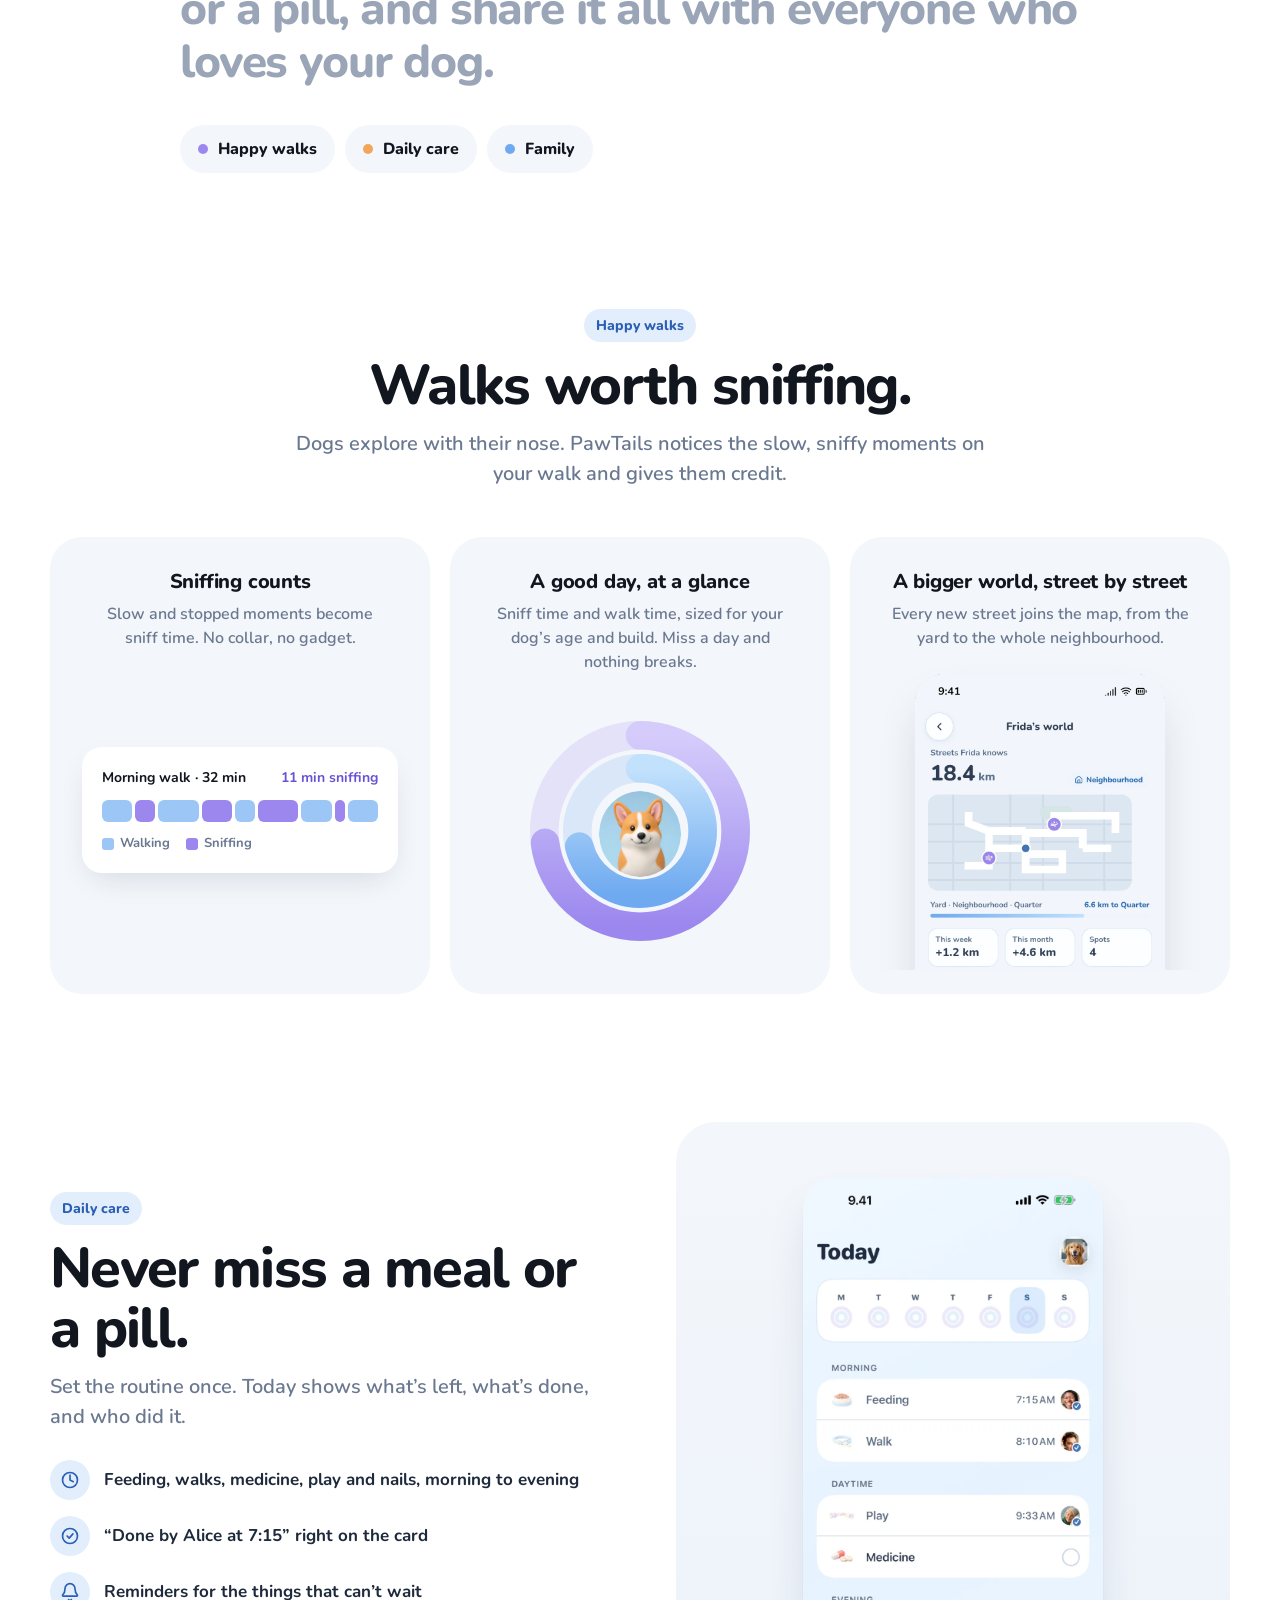
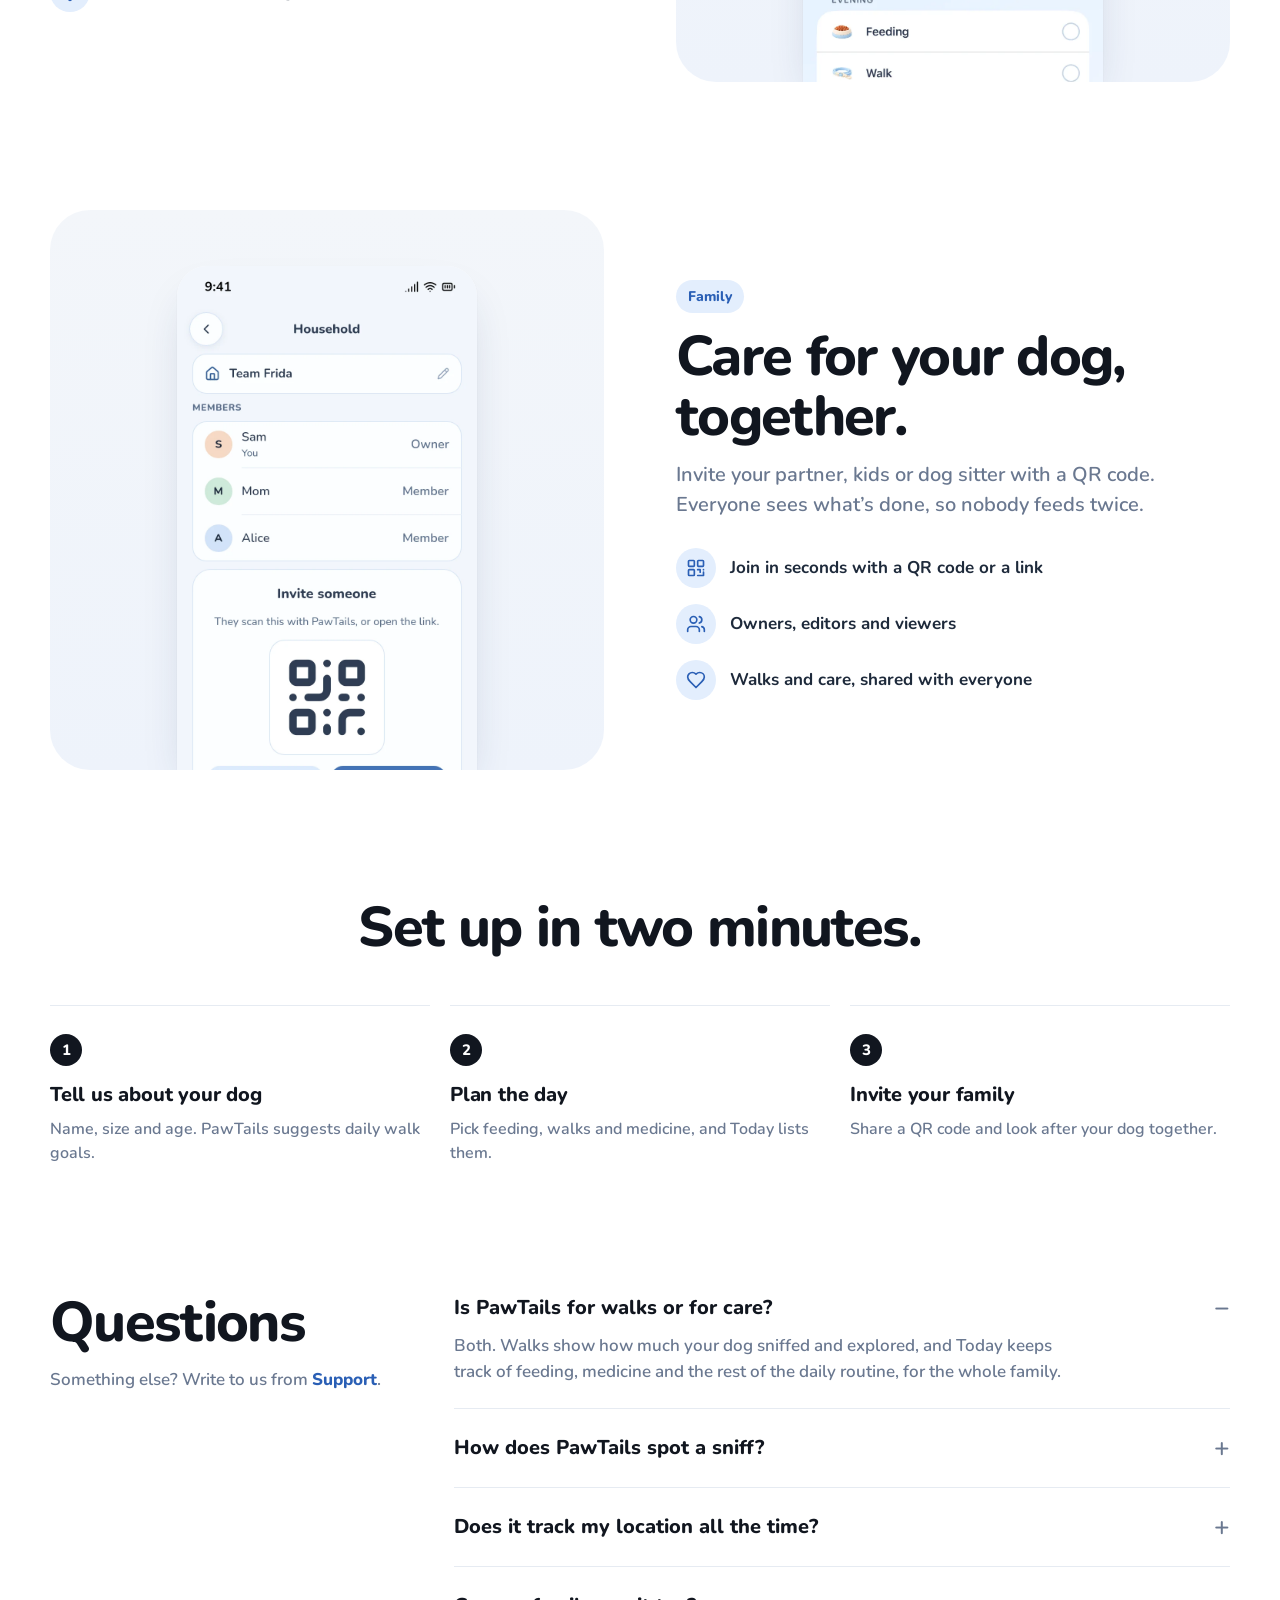
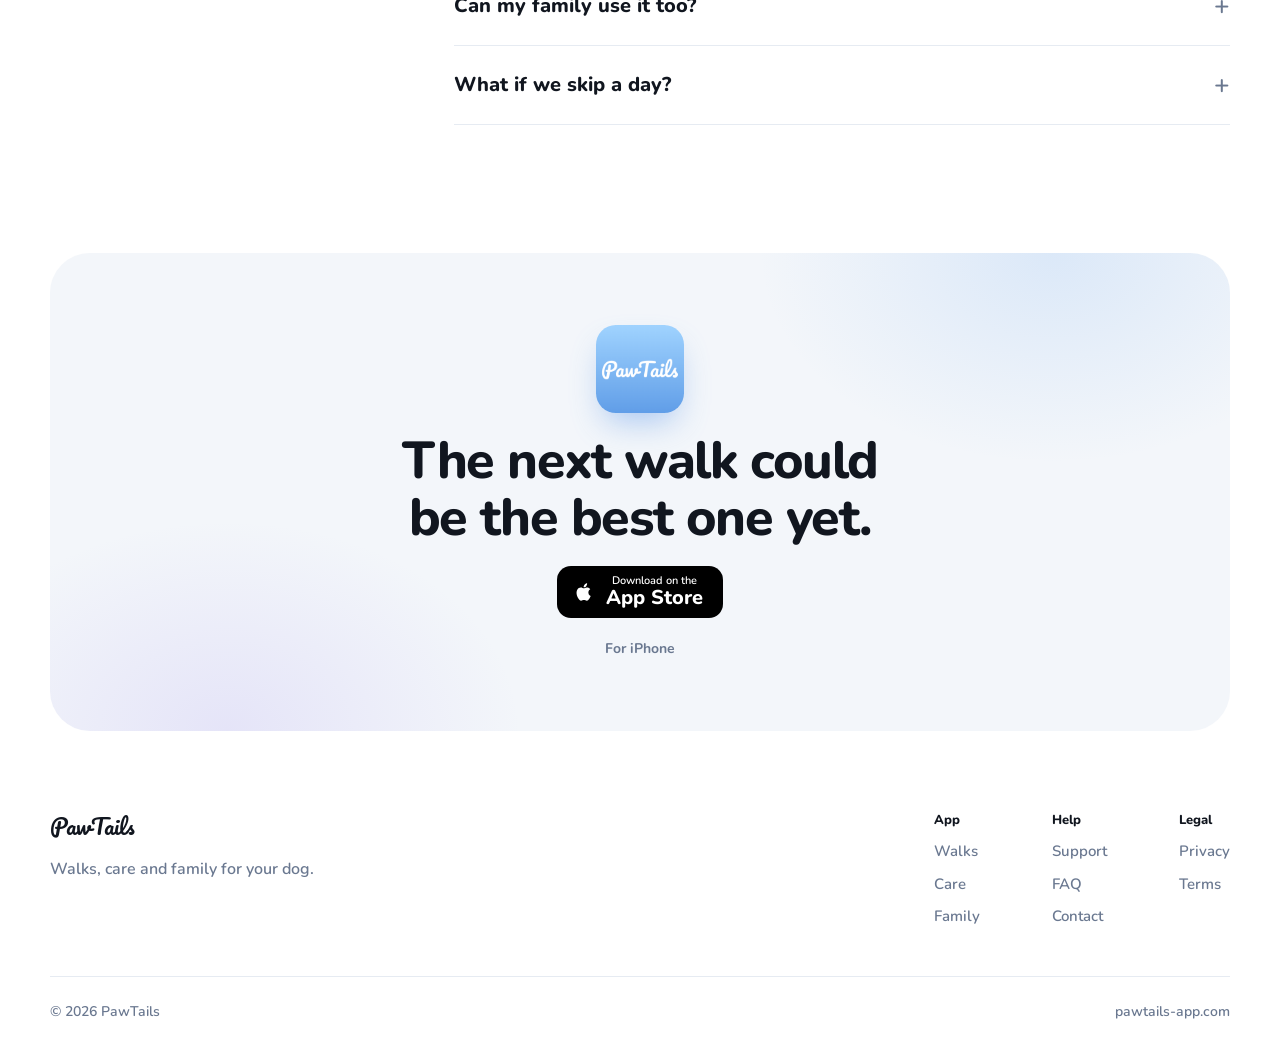
==== commit c5f7f69d: "Use smiling member photos on the Today screenshot Avatars are CC0 photos from StockSnap (W6GFOSFAXA," ====
--- a/index.html
+++ b/index.html
@@ -64,7 +64,7 @@
     <section class="wrap" aria-label="App screens">
       <div class="showcase">
         <figure class="shot"><img src="/img/screen-pet.webp?v=4" alt="Pet screen with today’s sniff and walk rings and Frida’s world" width="390" height="844" /></figure>
-        <figure class="shot shot-raised"><img src="/img/screen-today.webp?v=2" alt="Today: feeding done by Alice at 7:15, a walk done by you, medicine still to do" width="390" height="848" /></figure>
+        <figure class="shot shot-raised"><img src="/img/screen-today.webp?v=3" alt="Today: feeding done by Alice at 7:15, a walk done by you, medicine still to do" width="390" height="848" /></figure>
         <figure class="shot"><img src="/img/screen-walk-saved.webp?v=4" alt="Walk saved: both rings closed" width="390" height="844" loading="lazy" /></figure>
         <figure class="shot shot-raised"><img src="/img/screen-household.webp?v=2" alt="Household screen with members and an invite QR code" width="390" height="844" loading="lazy" /></figure>
       </div>
@@ -127,7 +127,7 @@
         </ul>
       </div>
       <div class="split-visual">
-        <figure class="shot"><img src="/img/screen-today.webp?v=2" alt="" width="390" height="848" loading="lazy" /></figure>
+        <figure class="shot"><img src="/img/screen-today.webp?v=3" alt="" width="390" height="848" loading="lazy" /></figure>
       </div>
     </section>
 
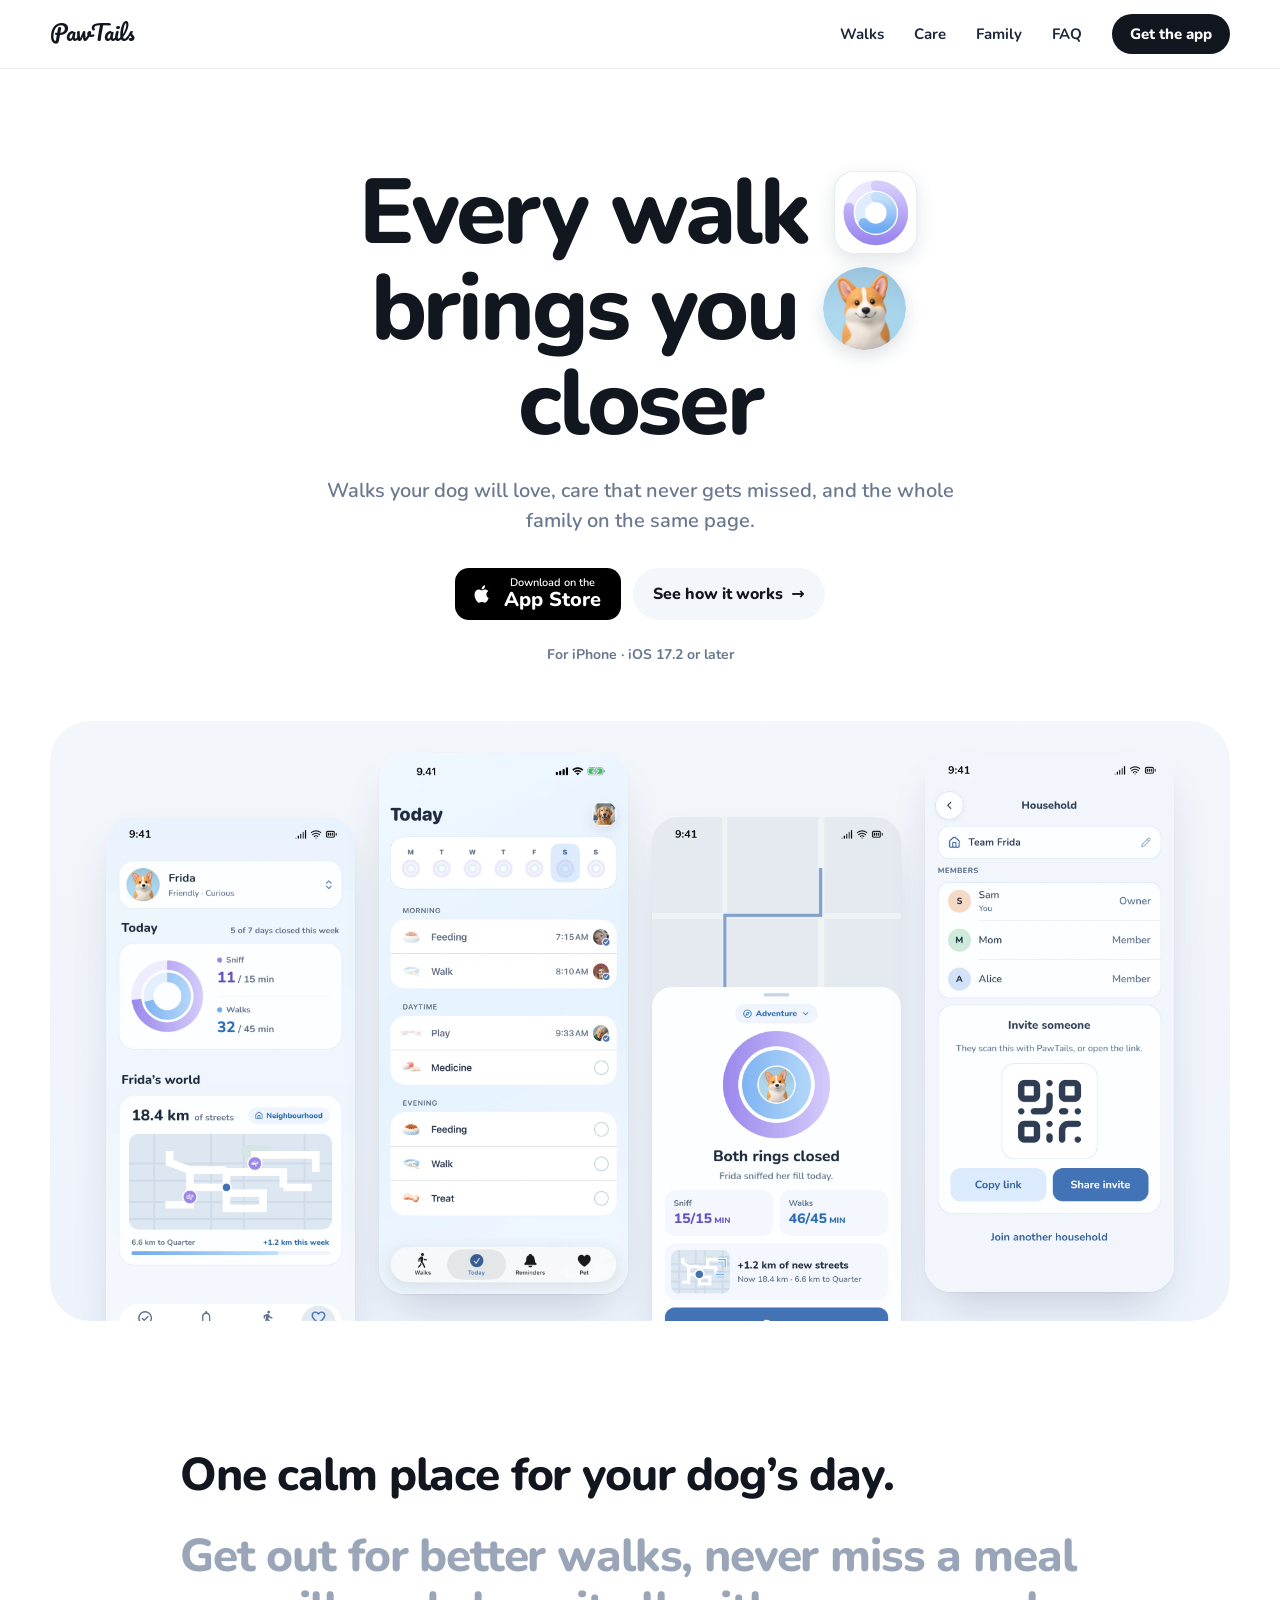
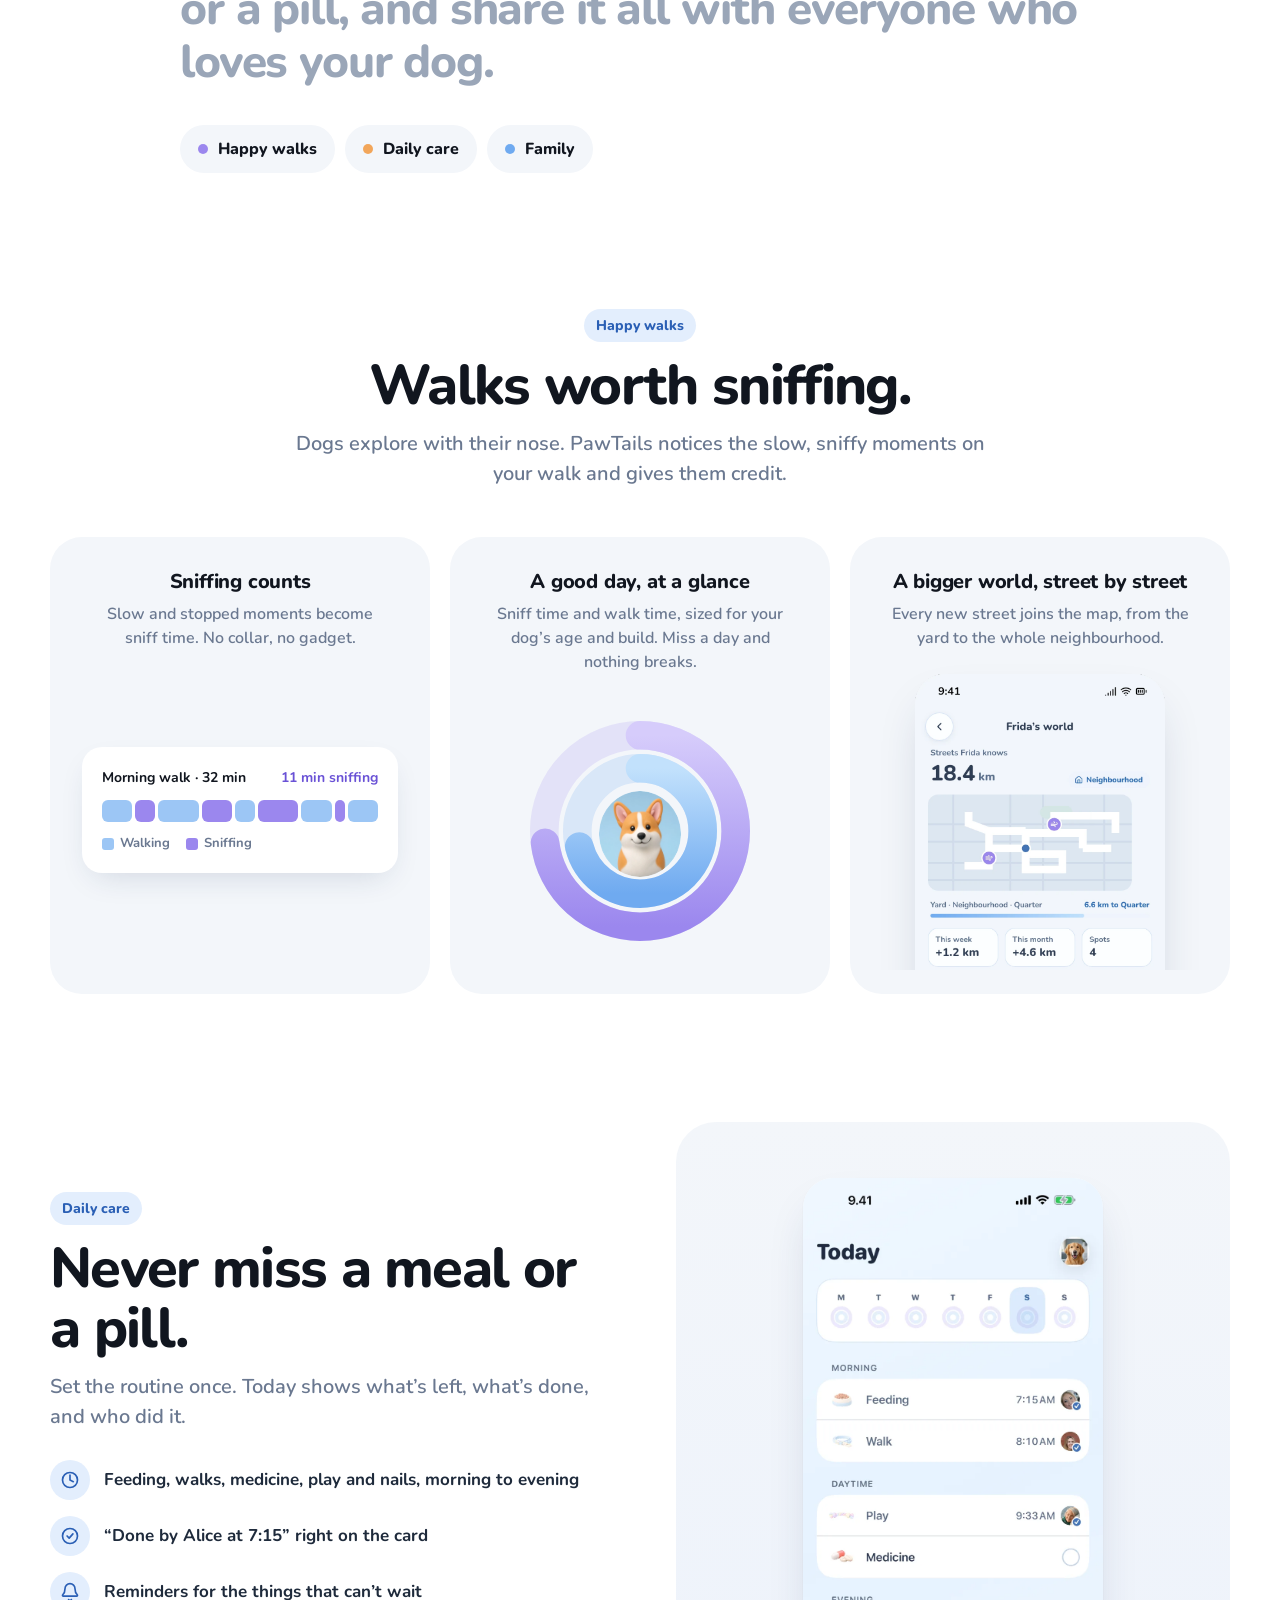
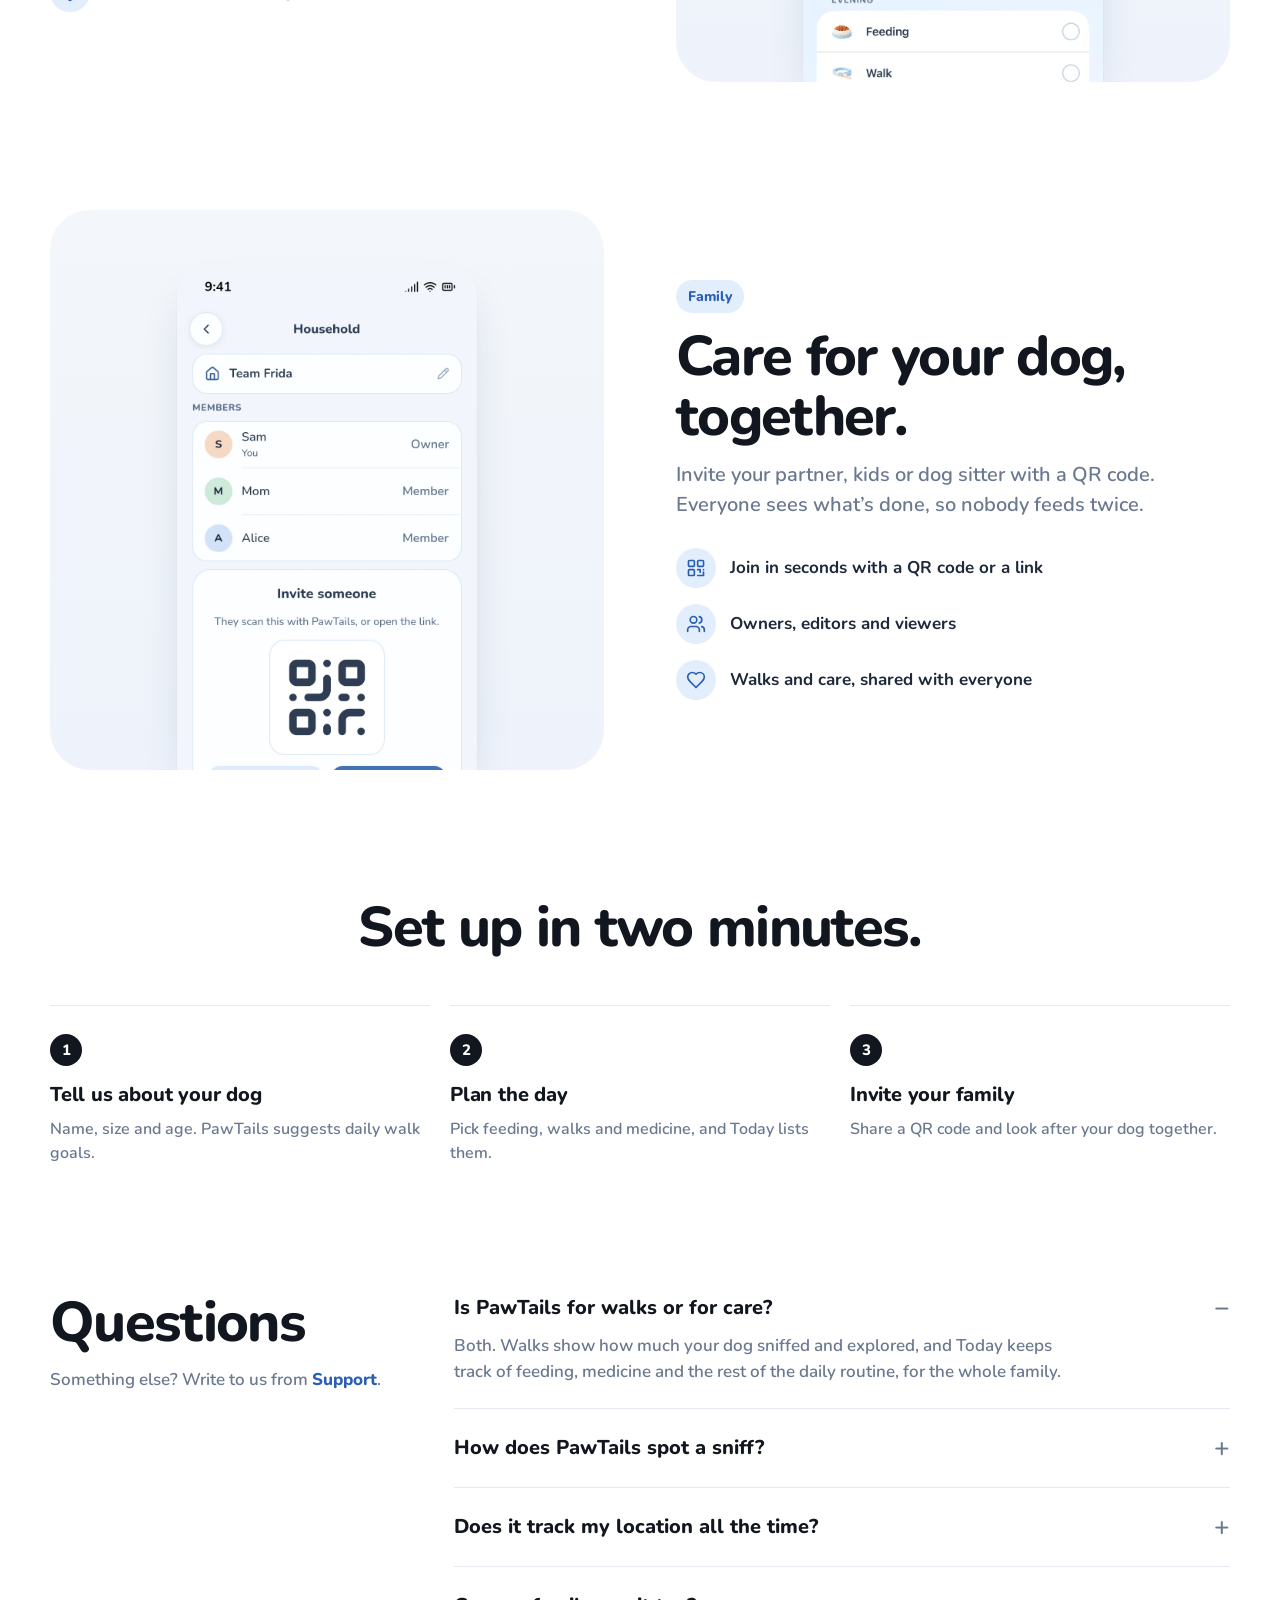
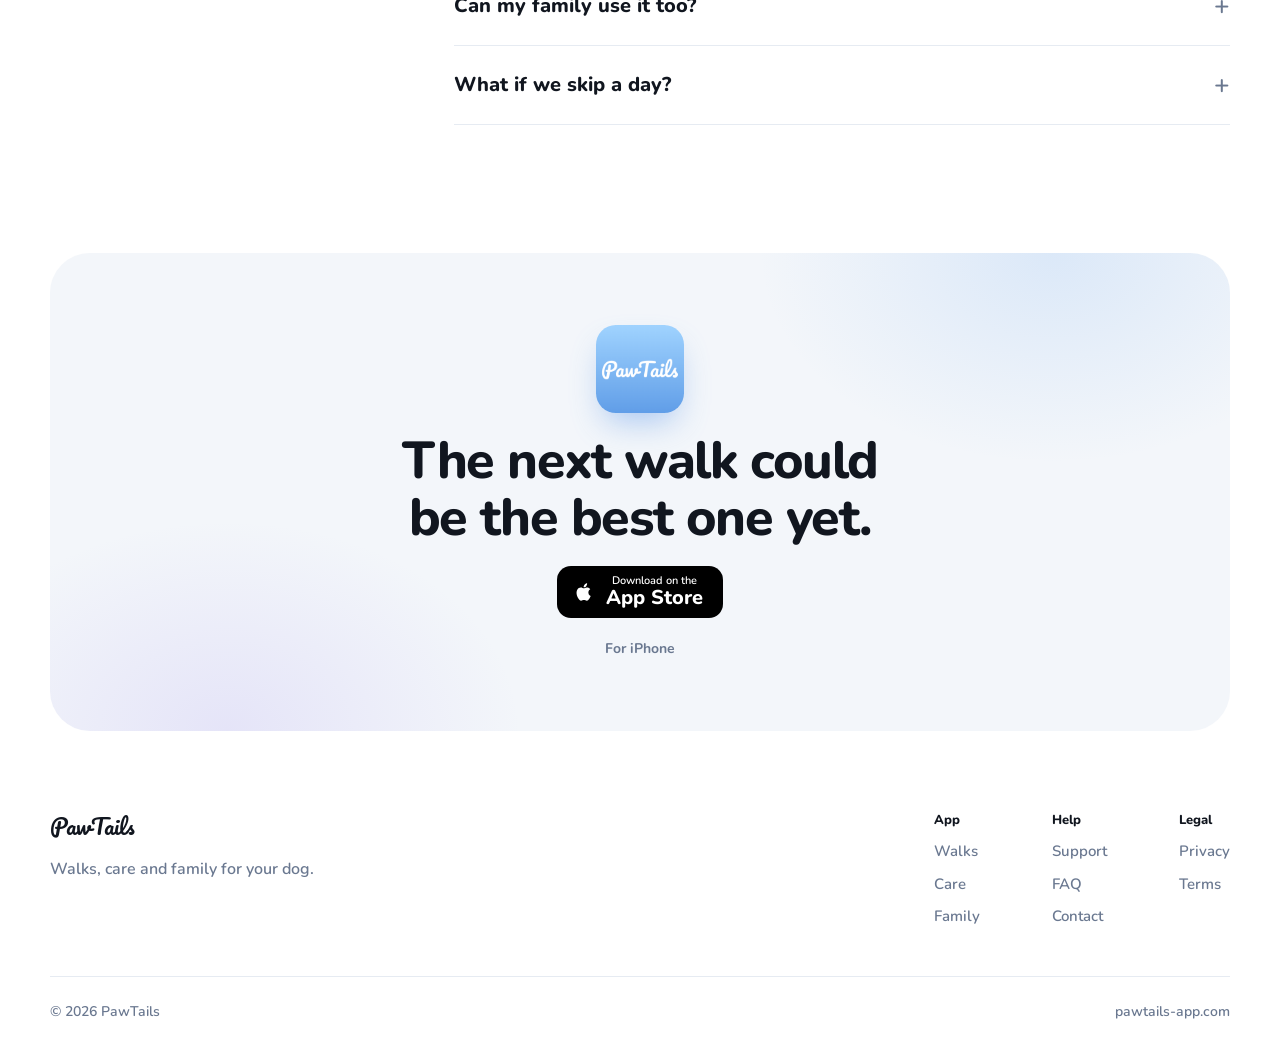
==== commit 7d271e97: "Use new member photos on the Today screenshot Avatars are CC0 photos from StockSnap: JDXGDT9LUM (Ali" ====
--- a/index.html
+++ b/index.html
@@ -64,7 +64,7 @@
     <section class="wrap" aria-label="App screens">
       <div class="showcase">
         <figure class="shot"><img src="/img/screen-pet.webp?v=4" alt="Pet screen with today’s sniff and walk rings and Frida’s world" width="390" height="844" /></figure>
-        <figure class="shot shot-raised"><img src="/img/screen-today.webp?v=3" alt="Today: feeding done by Alice at 7:15, a walk done by you, medicine still to do" width="390" height="848" /></figure>
+        <figure class="shot shot-raised"><img src="/img/screen-today.webp?v=4" alt="Today: feeding done by Alice at 7:15, a walk done by you, medicine still to do" width="390" height="848" /></figure>
         <figure class="shot"><img src="/img/screen-walk-saved.webp?v=4" alt="Walk saved: both rings closed" width="390" height="844" loading="lazy" /></figure>
         <figure class="shot shot-raised"><img src="/img/screen-household.webp?v=2" alt="Household screen with members and an invite QR code" width="390" height="844" loading="lazy" /></figure>
       </div>
@@ -127,7 +127,7 @@
         </ul>
       </div>
       <div class="split-visual">
-        <figure class="shot"><img src="/img/screen-today.webp?v=3" alt="" width="390" height="848" loading="lazy" /></figure>
+        <figure class="shot"><img src="/img/screen-today.webp?v=4" alt="" width="390" height="848" loading="lazy" /></figure>
       </div>
     </section>
 
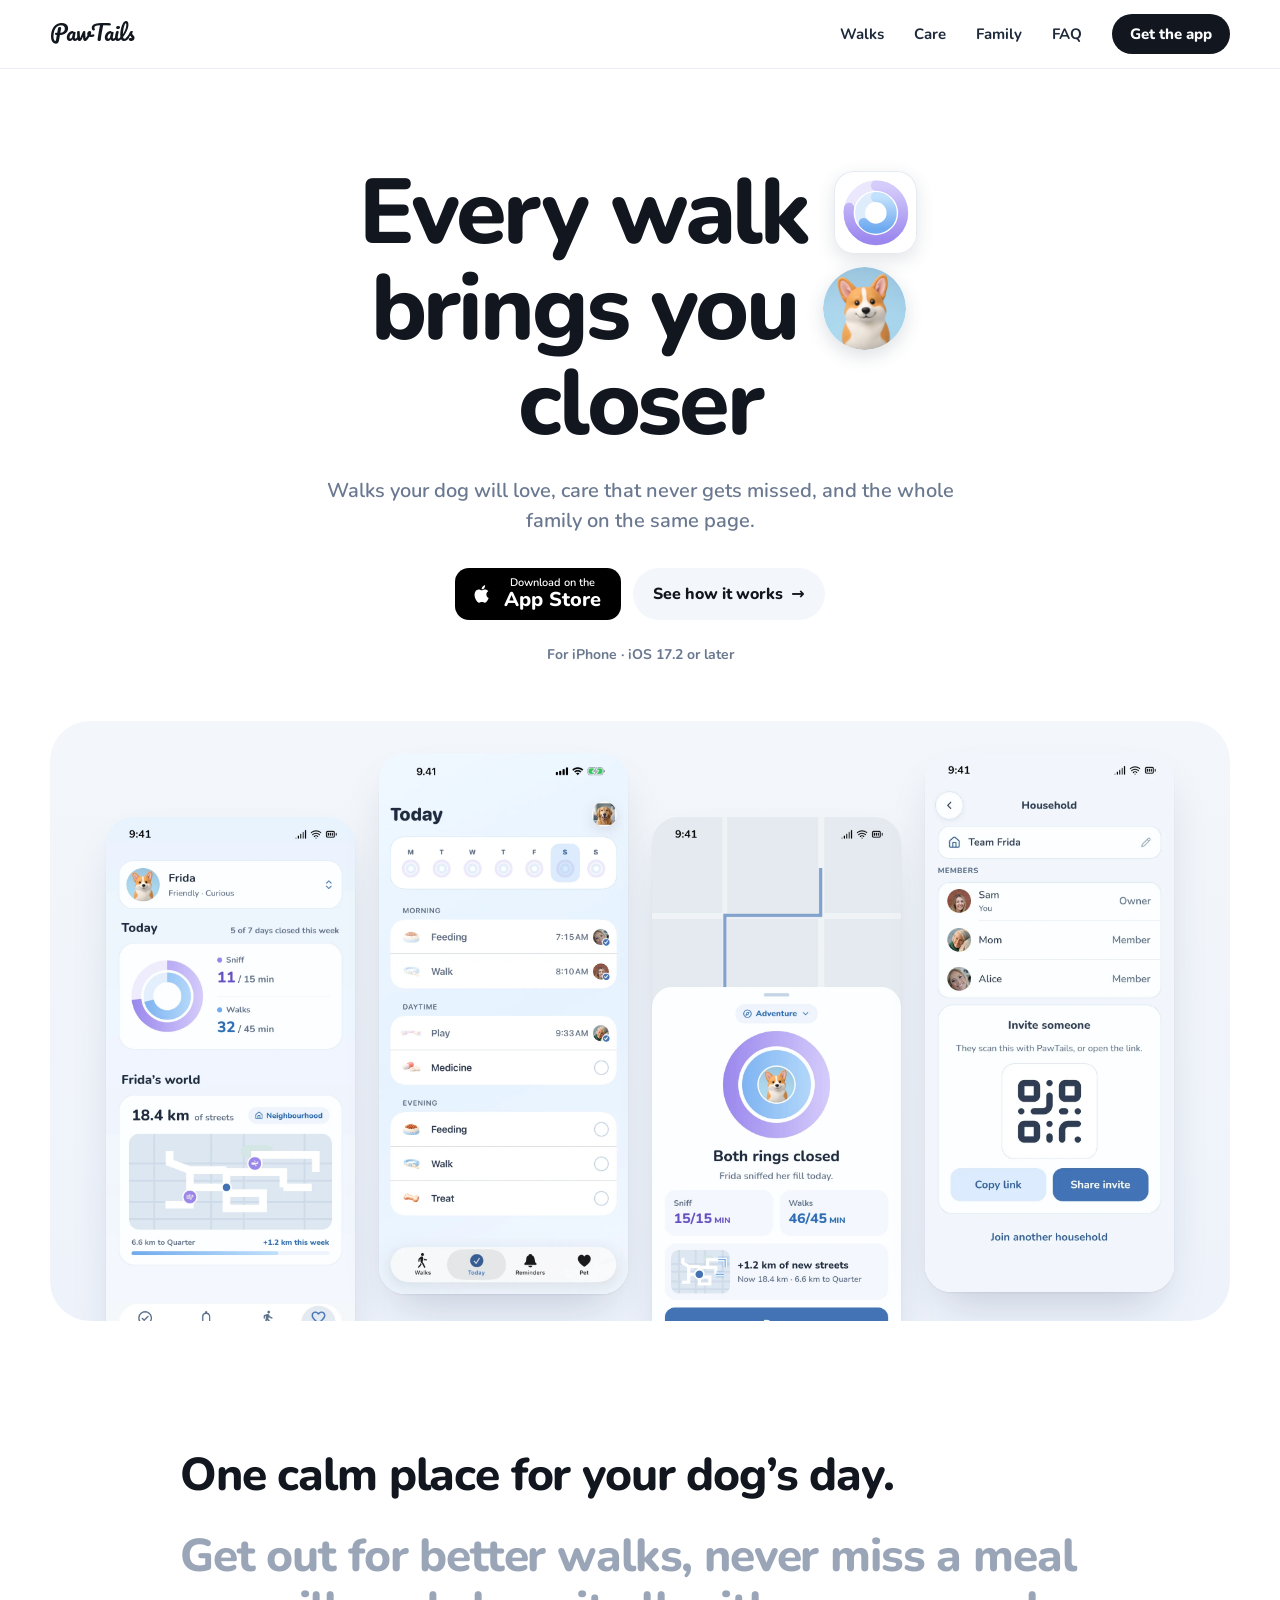
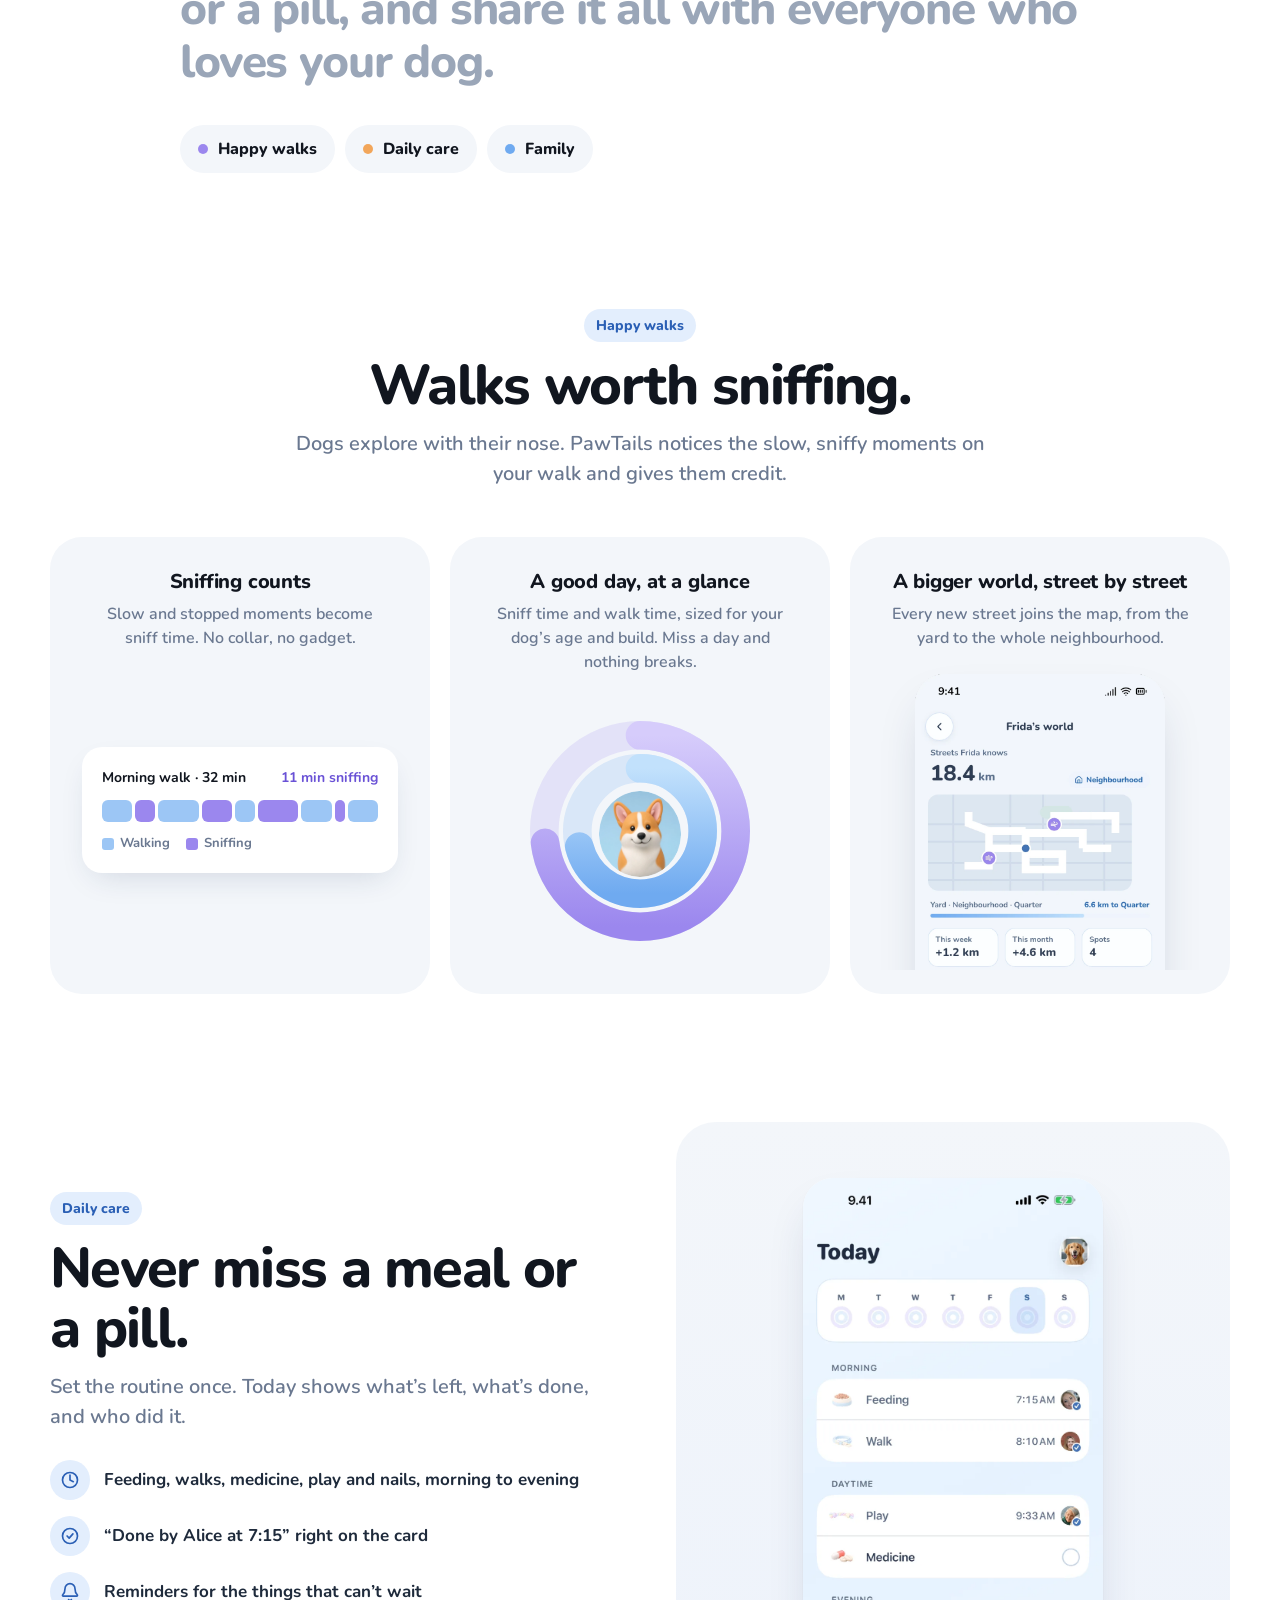
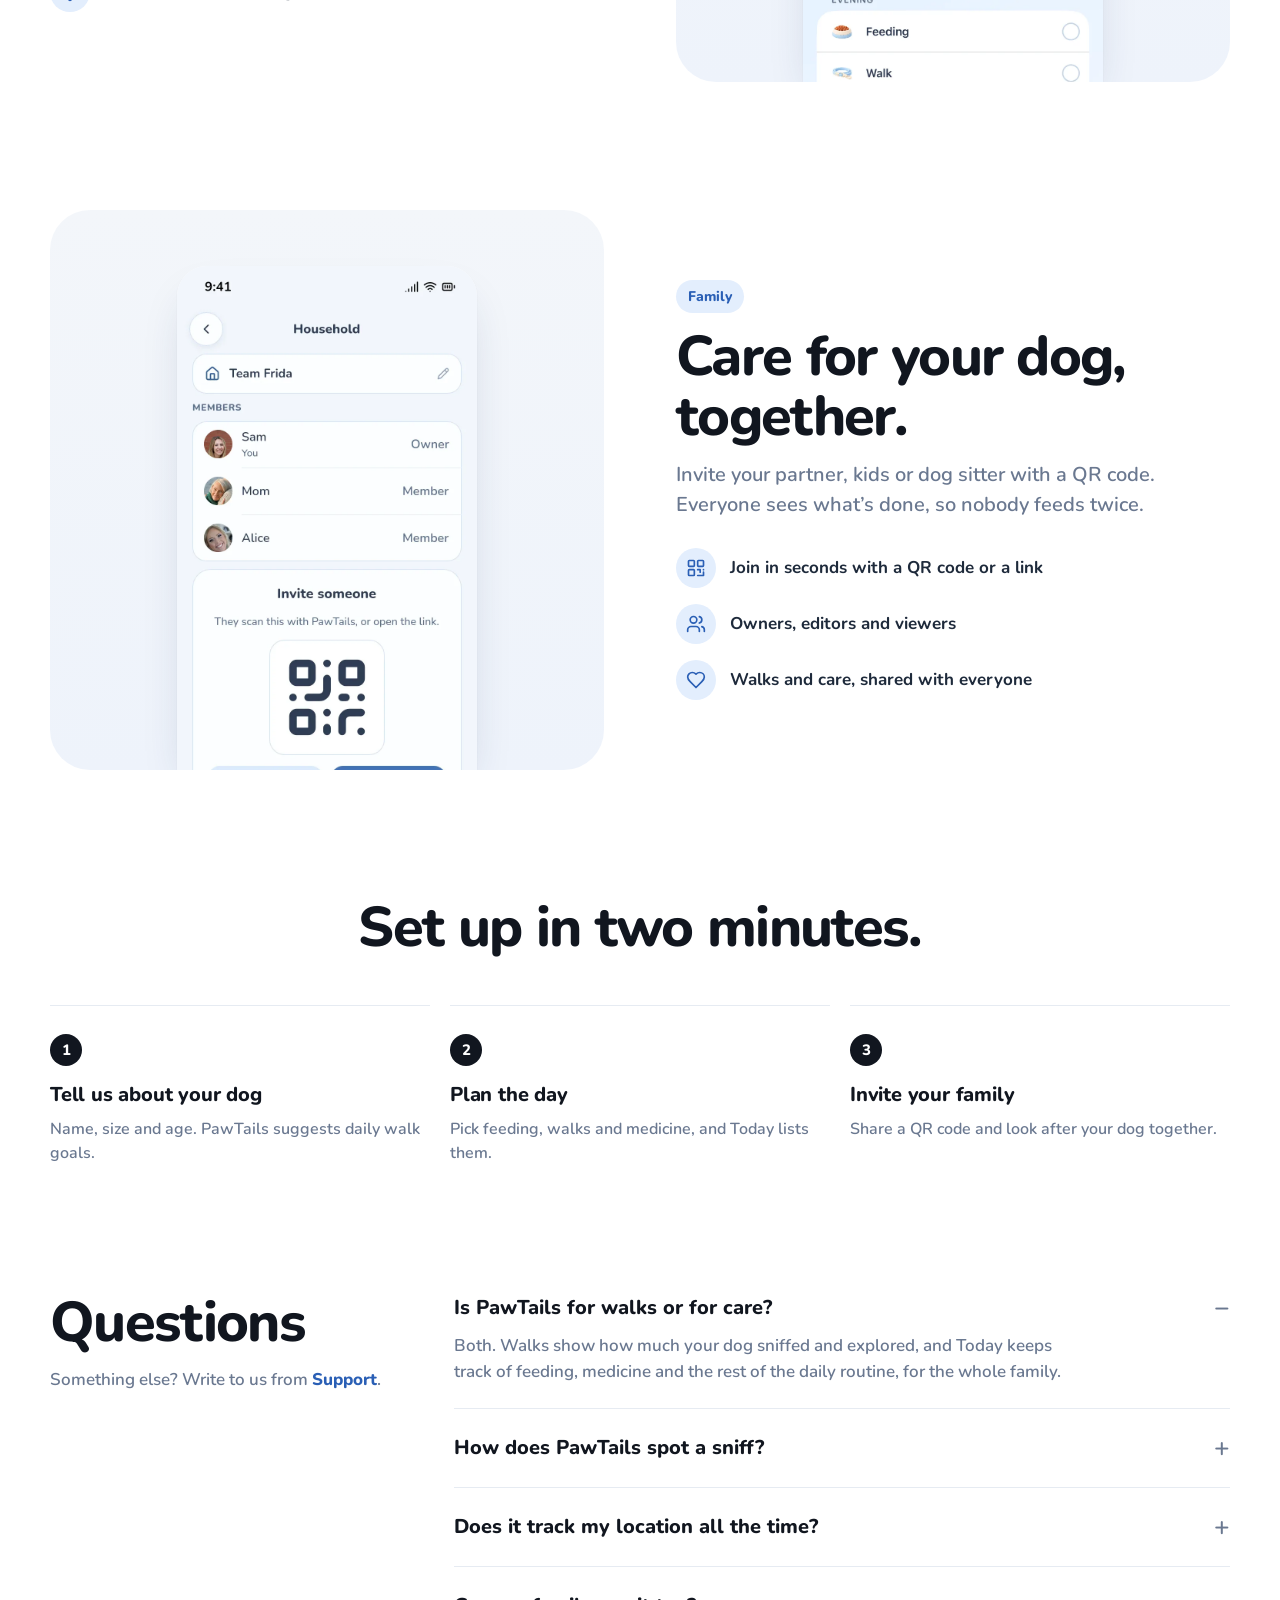
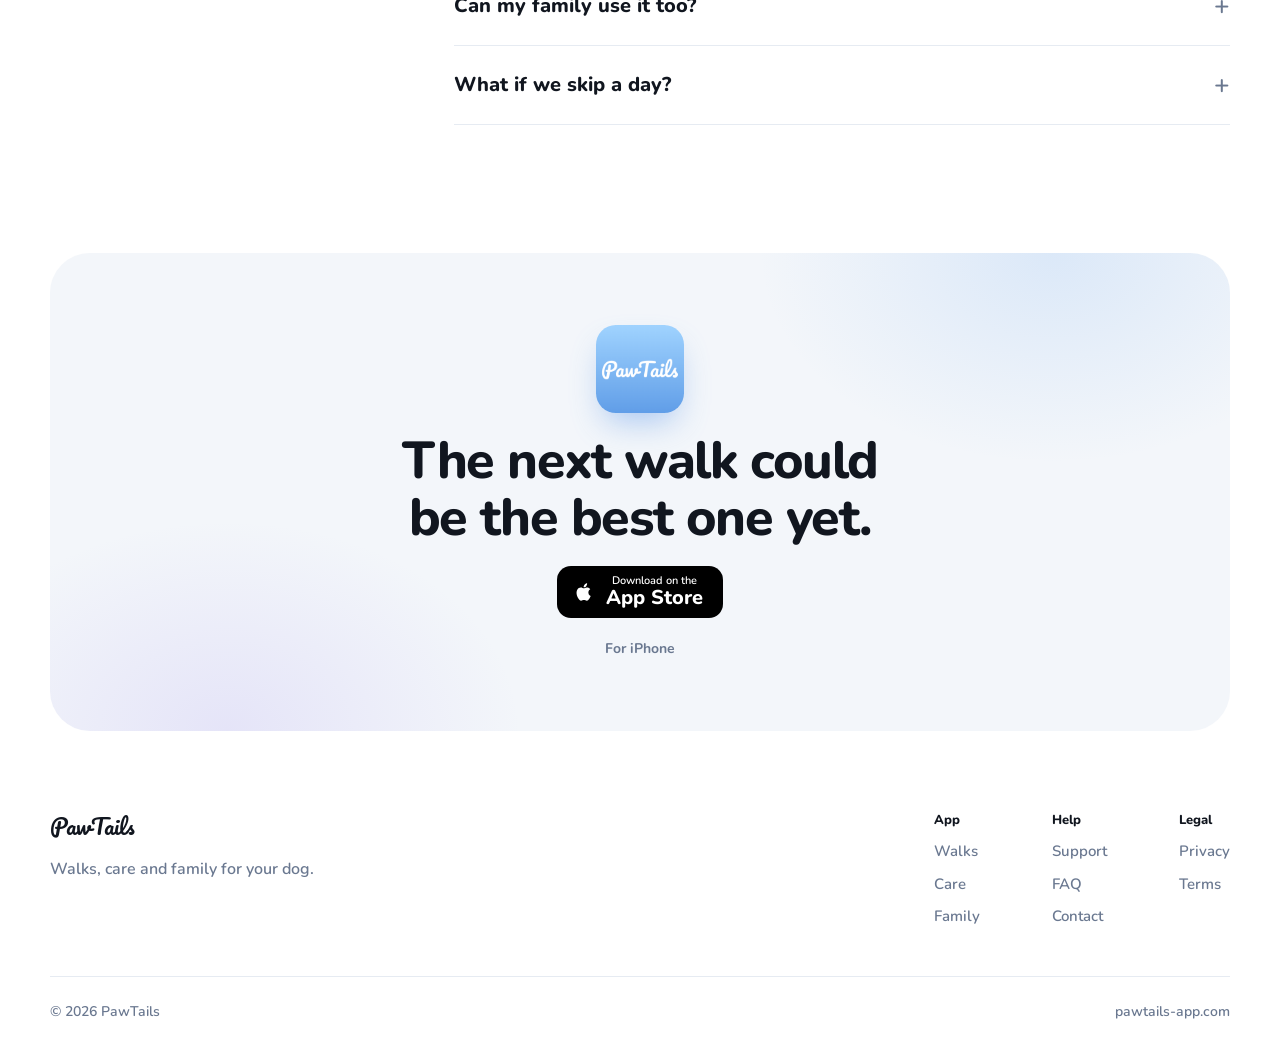
==== commit 2e90a306: "Show member photos instead of initials on the Household screenshot Same CC0 StockSnap photos as the " ====
--- a/index.html
+++ b/index.html
@@ -66,7 +66,7 @@
         <figure class="shot"><img src="/img/screen-pet.webp?v=4" alt="Pet screen with today’s sniff and walk rings and Frida’s world" width="390" height="844" /></figure>
         <figure class="shot shot-raised"><img src="/img/screen-today.webp?v=4" alt="Today: feeding done by Alice at 7:15, a walk done by you, medicine still to do" width="390" height="848" /></figure>
         <figure class="shot"><img src="/img/screen-walk-saved.webp?v=4" alt="Walk saved: both rings closed" width="390" height="844" loading="lazy" /></figure>
-        <figure class="shot shot-raised"><img src="/img/screen-household.webp?v=2" alt="Household screen with members and an invite QR code" width="390" height="844" loading="lazy" /></figure>
+        <figure class="shot shot-raised"><img src="/img/screen-household.webp?v=3" alt="Household screen with members and an invite QR code" width="390" height="844" loading="lazy" /></figure>
       </div>
     </section>
 
@@ -143,7 +143,7 @@
         </ul>
       </div>
       <div class="split-visual">
-        <figure class="shot"><img src="/img/screen-household.webp?v=2" alt="" width="390" height="844" loading="lazy" /></figure>
+        <figure class="shot"><img src="/img/screen-household.webp?v=3" alt="" width="390" height="844" loading="lazy" /></figure>
       </div>
     </section>
 
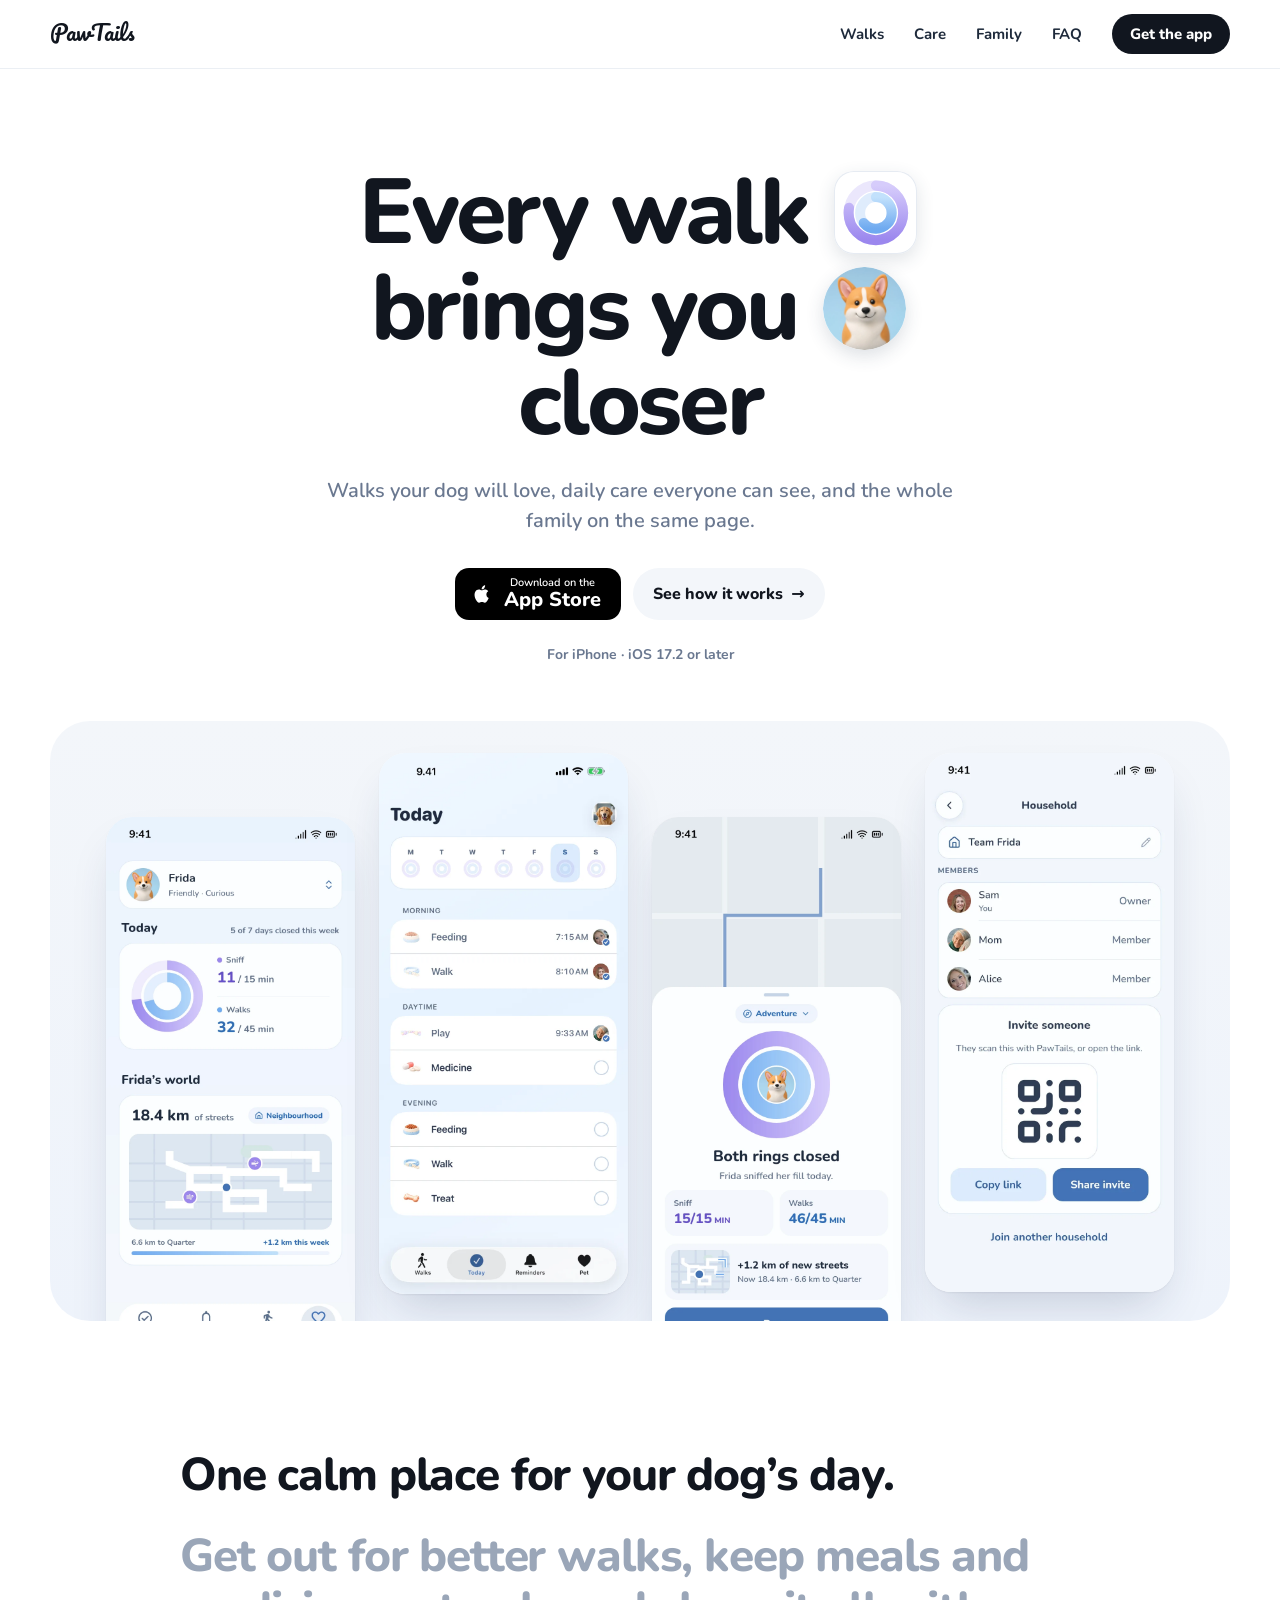
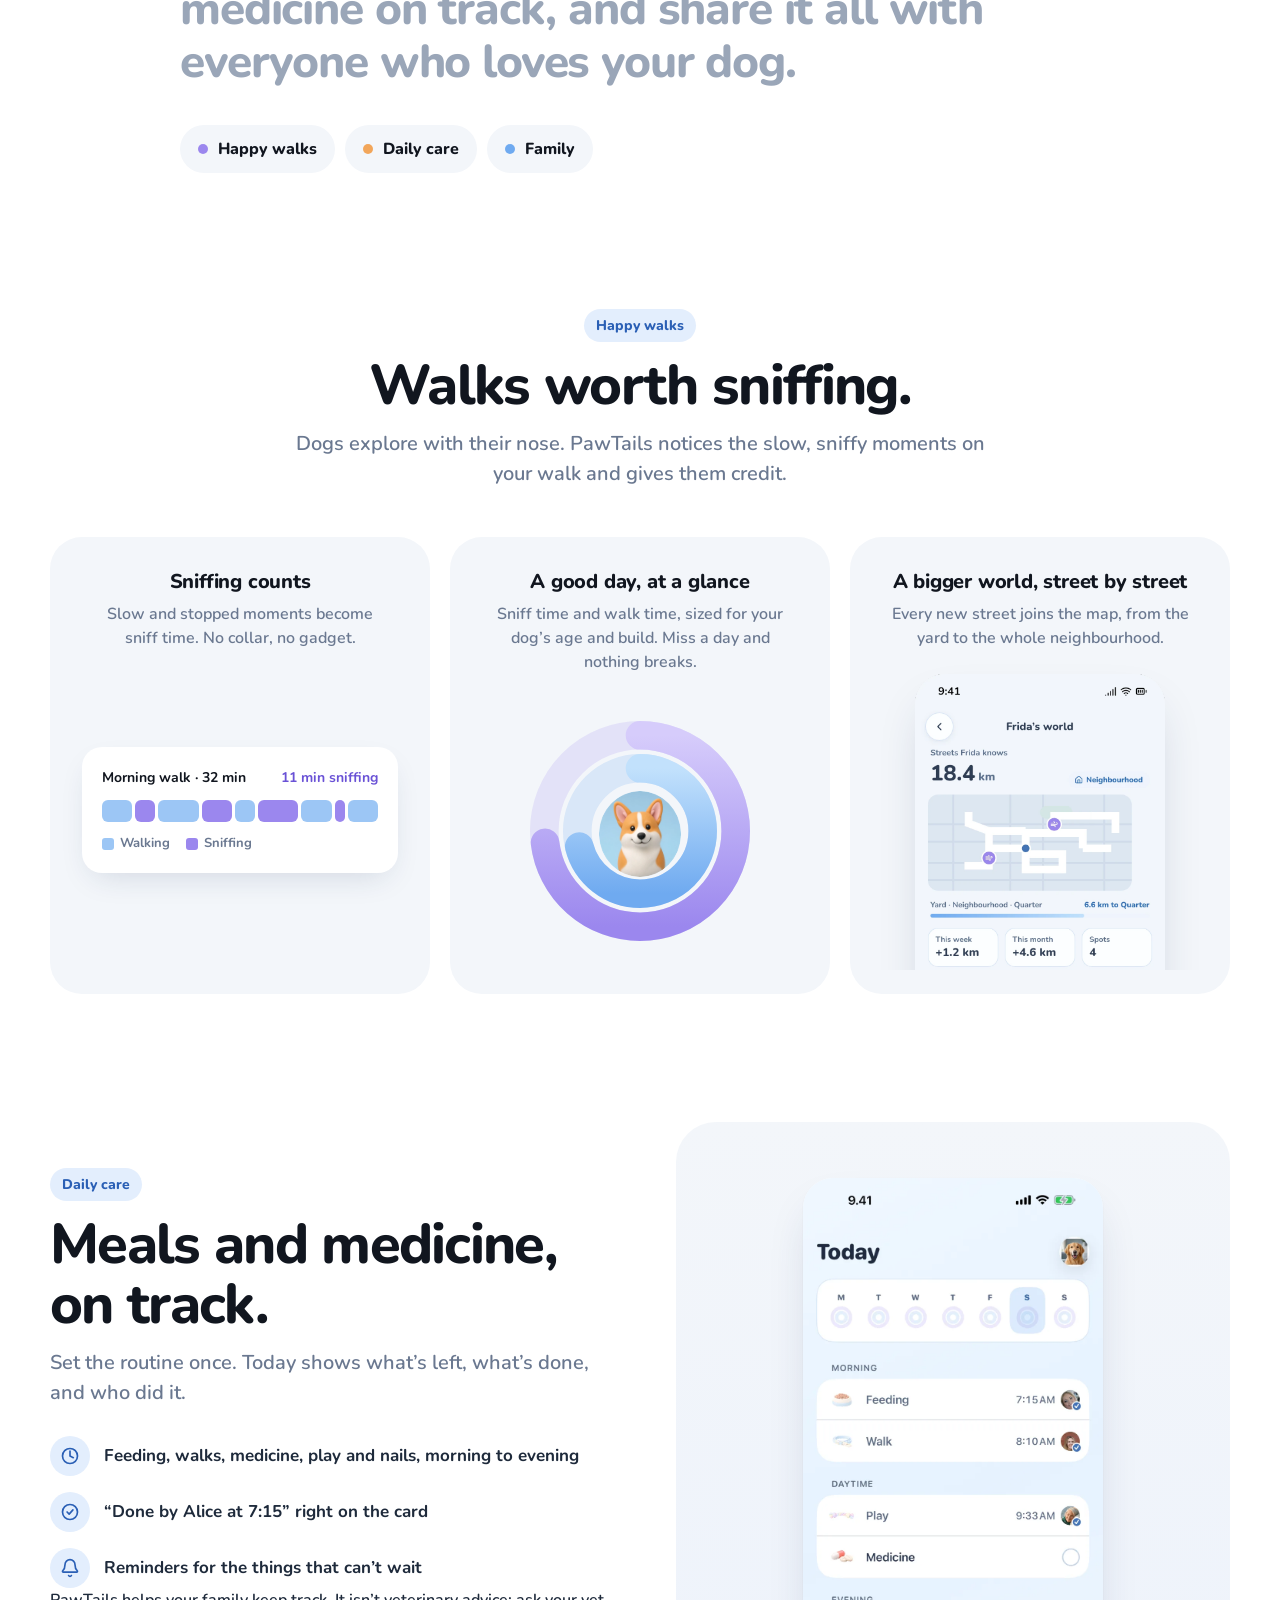
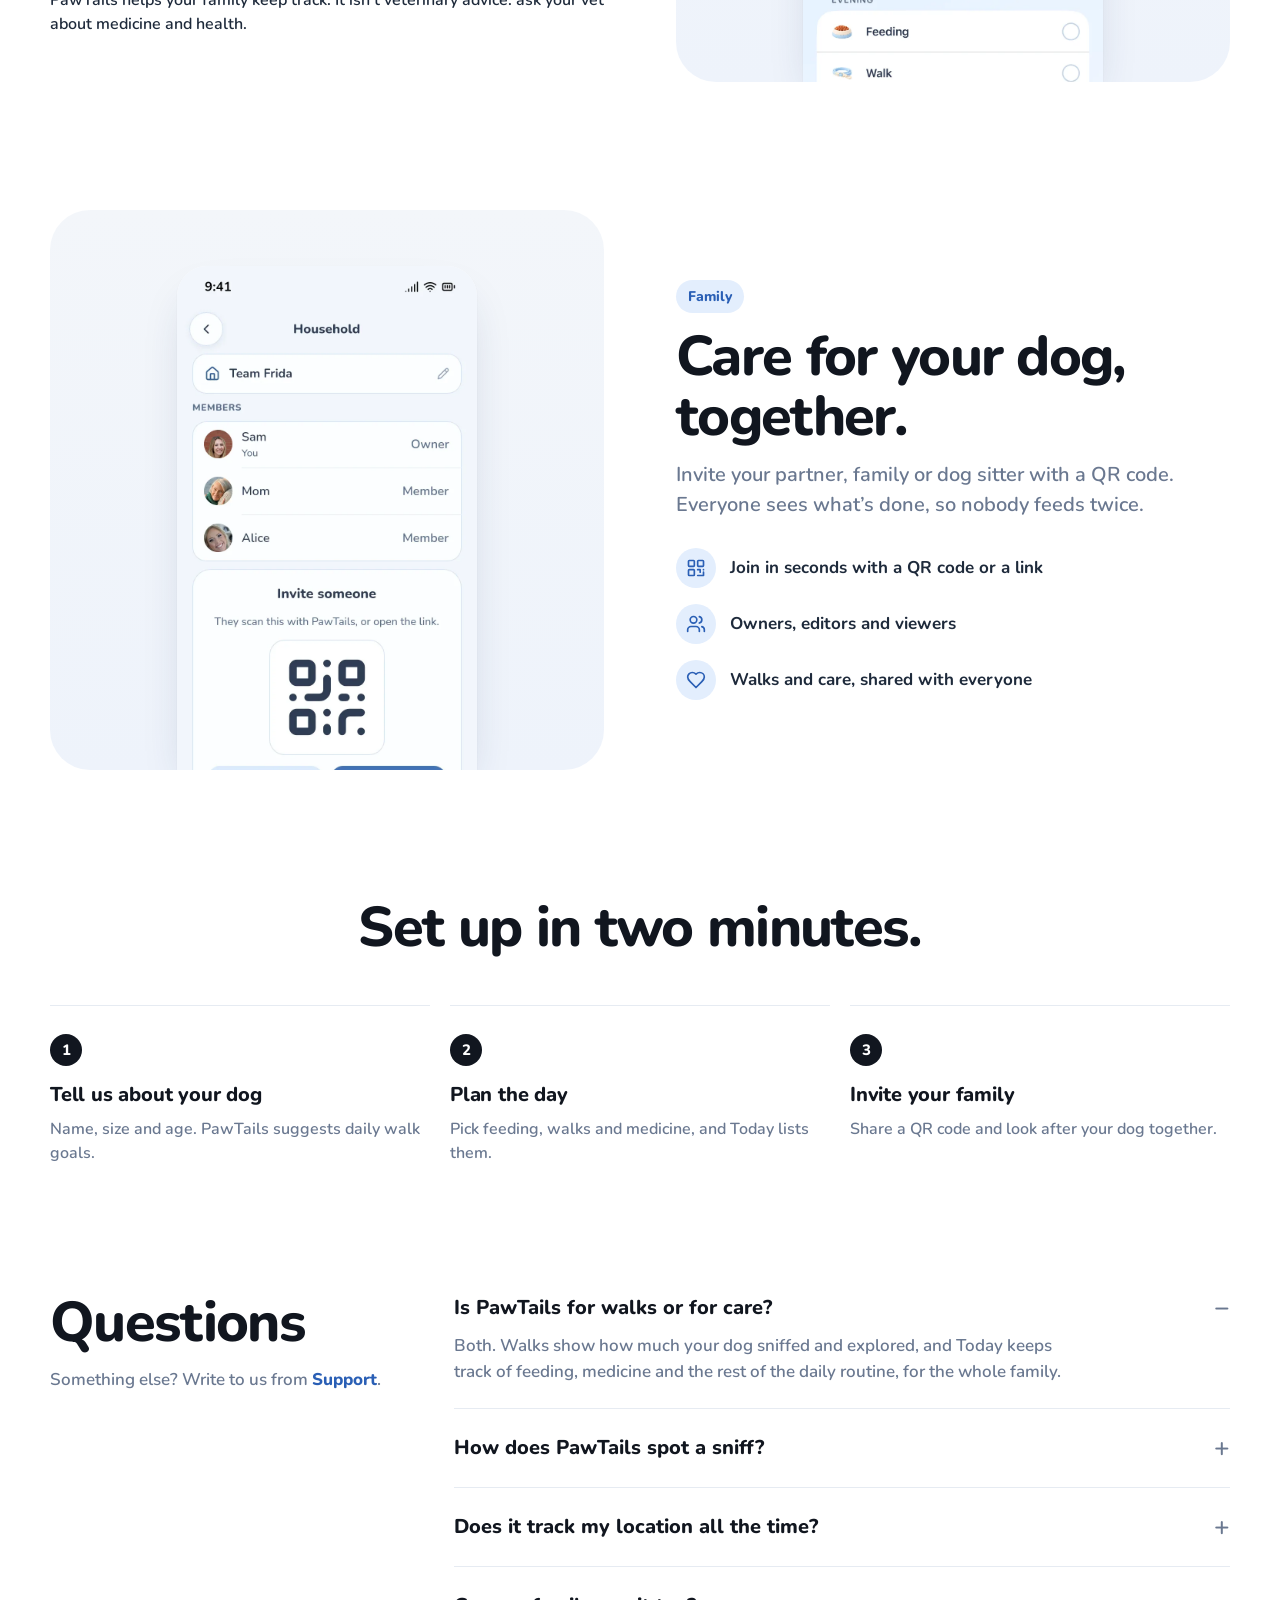
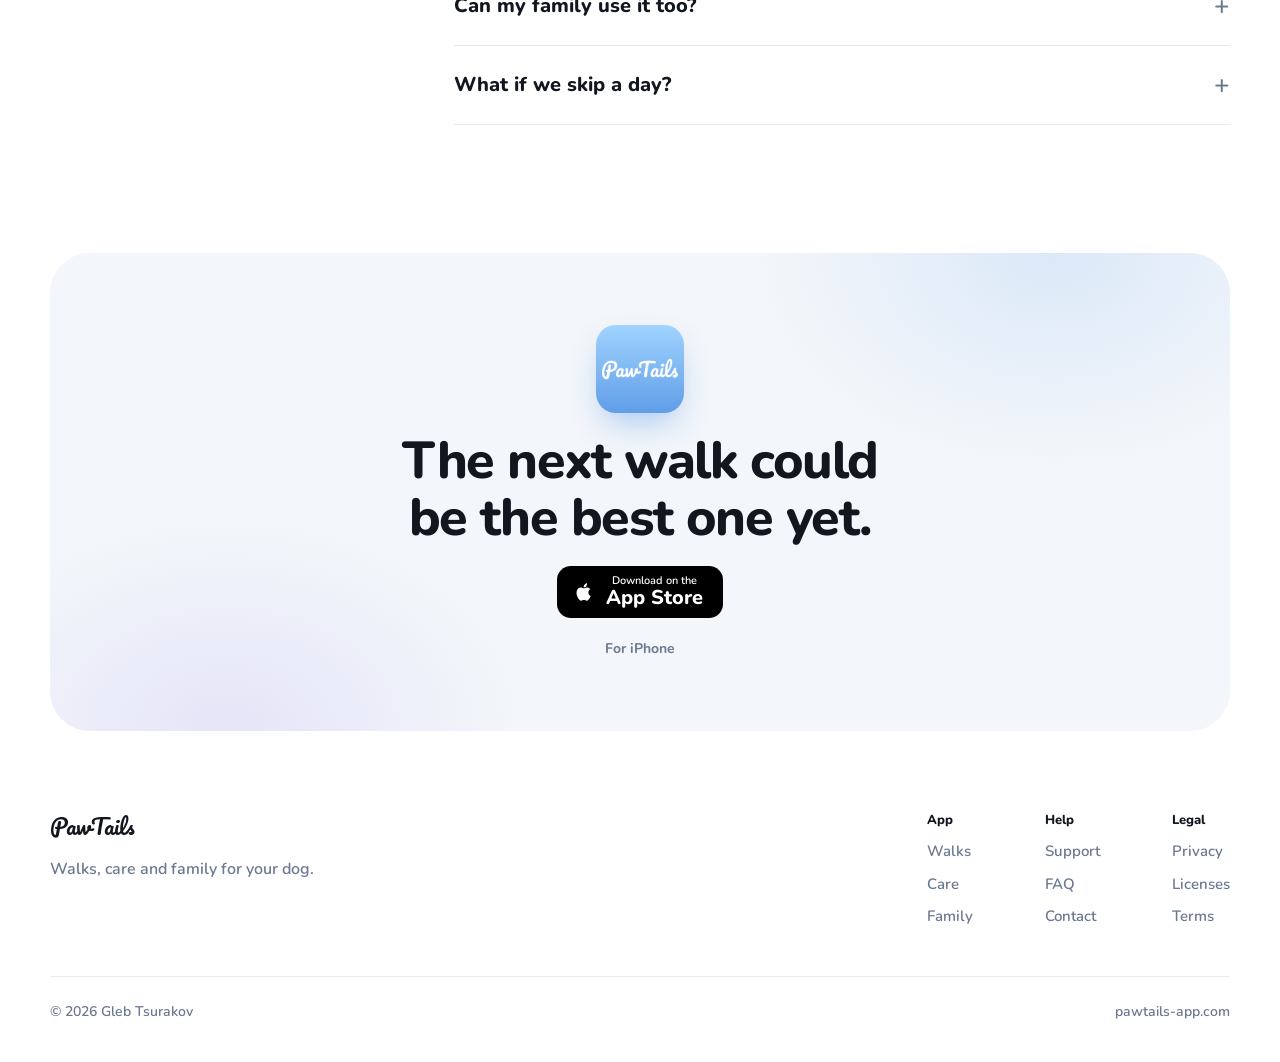
==== commit 4c8293c3: "Rewrite the privacy policy, add a licenses page, soften care promises - Privacy policy: who the cont" ====
--- a/index.html
+++ b/index.html
@@ -4,9 +4,9 @@
   <meta charset="UTF-8" />
   <meta name="viewport" content="width=device-width, initial-scale=1.0" />
   <title>PawTails · Every walk brings you closer</title>
-  <meta name="description" content="PawTails is a calm iPhone app for families with a dog: walks your dog will love, care that never gets missed, and everyone on the same page." />
+  <meta name="description" content="PawTails is a calm iPhone app for families with a dog: walks your dog will love, daily care everyone can see, and everyone on the same page." />
   <meta property="og:title" content="PawTails · Every walk brings you closer" />
-  <meta property="og:description" content="Walks your dog will love, care that never gets missed, and the whole family on the same page." />
+  <meta property="og:description" content="Walks your dog will love, daily care everyone can see, and the whole family on the same page." />
   <meta property="og:image" content="https://pawtails-app.com/img/screen-walk-saved.webp" />
   <meta name="theme-color" content="#FFFFFF" />
   <link rel="icon" type="image/png" href="/favicon.png?v=2" />
@@ -36,7 +36,7 @@
         <a href="#care">Care</a>
         <a href="#family">Family</a>
         <a href="#faq">FAQ</a>
-        <a class="btn-small" href="https://apps.apple.com/app/id6759874369">Get the app</a>
+        <a class="btn-small" href="https://apps.apple.com/app/id6829674144">Get the app</a>
       </div>
     </nav>
   </header>
@@ -50,9 +50,9 @@
         <img class="inline-icon icon-dog" src="/img/frida.webp?v=5" alt="" />
         closer
       </h1>
-      <p class="lede">Walks your dog will love, care that never gets missed, and the whole family on the same page.</p>
+      <p class="lede">Walks your dog will love, daily care everyone can see, and the whole family on the same page.</p>
       <div class="cta-row">
-        <a class="store-badge" href="https://apps.apple.com/app/id6759874369" aria-label="Download PawTails on the App Store">
+        <a class="store-badge" href="https://apps.apple.com/app/id6829674144" aria-label="Download PawTails on the App Store">
           <svg viewBox="0 0 24 24" aria-hidden="true"><path fill="currentColor" d="M16.37 12.6c-.02-2.2 1.8-3.26 1.88-3.31-1.03-1.5-2.62-1.7-3.18-1.73-1.35-.14-2.64.8-3.33.8-.69 0-1.74-.78-2.87-.76-1.47.02-2.83.86-3.59 2.18-1.53 2.66-.39 6.6 1.1 8.76.73 1.06 1.6 2.24 2.73 2.2 1.1-.04 1.51-.71 2.84-.71 1.32 0 1.7.71 2.86.69 1.18-.02 1.93-1.07 2.65-2.13.84-1.22 1.18-2.41 1.2-2.47-.03-.01-2.3-.88-2.32-3.5zM14.2 6.13c.6-.73 1.01-1.75.9-2.76-.87.04-1.92.58-2.54 1.31-.56.65-1.05 1.69-.92 2.68.97.08 1.96-.49 2.56-1.23z" /></svg>
           <span><small>Download on the</small>App Store</span>
         </a>
@@ -72,7 +72,7 @@
 
     <section class="statement wrap">
       <p>One calm place for your dog’s day.</p>
-      <p class="soft">Get out for better walks, never miss a meal or a pill, and share it all with everyone who loves your dog.</p>
+      <p class="soft">Get out for better walks, keep meals and medicine on track, and share it all with everyone who loves your dog.</p>
       <ol class="values" aria-label="What PawTails helps with">
         <li><a href="#walks"><span class="value-dot sniff" aria-hidden="true"></span>Happy walks</a></li>
         <li><a href="#care"><span class="value-dot care" aria-hidden="true"></span>Daily care</a></li>
@@ -118,13 +118,14 @@
     <section class="split wrap" id="care">
       <div class="split-copy">
         <p class="eyebrow">Daily care</p>
-        <h2 class="section-title left">Never miss a meal or a pill.</h2>
+        <h2 class="section-title left">Meals and medicine, on track.</h2>
         <p class="section-lede left">Set the routine once. Today shows what’s left, what’s done, and who did it.</p>
         <ul class="points">
           <li><span class="badge"><svg viewBox="0 0 24 24"><path d="M12 6v6l4 2"/><circle cx="12" cy="12" r="9"/></svg></span>Feeding, walks, medicine, play and nails, morning to evening</li>
           <li><span class="badge"><svg viewBox="0 0 24 24"><circle cx="12" cy="12" r="9"/><path d="m8.5 12 2.5 2.5 4.5-5"/></svg></span>“Done by Alice at 7:15” right on the card</li>
           <li><span class="badge"><svg viewBox="0 0 24 24"><path d="M10.3 21a1.9 1.9 0 0 0 3.4 0M3.3 15.3A1 1 0 0 0 4 17h16a1 1 0 0 0 .7-1.7C19.4 14 18 12.5 18 8A6 6 0 0 0 6 8c0 4.5-1.4 6-2.7 7.3"/></svg></span>Reminders for the things that can’t wait</li>
         </ul>
+        <p class="soft">PawTails helps your family keep track. It isn’t veterinary advice: ask your vet about medicine and health.</p>
       </div>
       <div class="split-visual">
         <figure class="shot"><img src="/img/screen-today.webp?v=4" alt="" width="390" height="848" loading="lazy" /></figure>
@@ -135,7 +136,7 @@
       <div class="split-copy">
         <p class="eyebrow">Family</p>
         <h2 class="section-title left">Care for your dog, together.</h2>
-        <p class="section-lede left">Invite your partner, kids or dog sitter with a QR code. Everyone sees what’s done, so nobody feeds twice.</p>
+        <p class="section-lede left">Invite your partner, family or dog sitter with a QR code. Everyone sees what’s done, so nobody feeds twice.</p>
         <ul class="points">
           <li><span class="badge"><svg viewBox="0 0 24 24"><rect x="3" y="3" width="7" height="7" rx="1"/><rect x="14" y="3" width="7" height="7" rx="1"/><rect x="3" y="14" width="7" height="7" rx="1"/><path d="M14 14h3v3M21 14v.01M14 21h7v-4"/></svg></span>Join in seconds with a QR code or a link</li>
           <li><span class="badge"><svg viewBox="0 0 24 24"><path d="M16 21v-2a4 4 0 0 0-4-4H6a4 4 0 0 0-4 4v2"/><circle cx="9" cy="7" r="4"/><path d="M22 21v-2a4 4 0 0 0-3-3.87M16 3.13a4 4 0 0 1 0 7.75"/></svg></span>Owners, editors and viewers</li>
@@ -189,7 +190,7 @@
       <div class="cta">
         <img class="cta-icon" src="/pawtails-icon.png" alt="" width="96" height="96" loading="lazy" />
         <h2>The next walk could be the best one yet.</h2>
-        <a class="store-badge" href="https://apps.apple.com/app/id6759874369" aria-label="Download PawTails on the App Store">
+        <a class="store-badge" href="https://apps.apple.com/app/id6829674144" aria-label="Download PawTails on the App Store">
           <svg viewBox="0 0 24 24" aria-hidden="true"><path fill="currentColor" d="M16.37 12.6c-.02-2.2 1.8-3.26 1.88-3.31-1.03-1.5-2.62-1.7-3.18-1.73-1.35-.14-2.64.8-3.33.8-.69 0-1.74-.78-2.87-.76-1.47.02-2.83.86-3.59 2.18-1.53 2.66-.39 6.6 1.1 8.76.73 1.06 1.6 2.24 2.73 2.2 1.1-.04 1.51-.71 2.84-.71 1.32 0 1.7.71 2.86.69 1.18-.02 1.93-1.07 2.65-2.13.84-1.22 1.18-2.41 1.2-2.47-.03-.01-2.3-.88-2.32-3.5zM14.2 6.13c.6-.73 1.01-1.75.9-2.76-.87.04-1.92.58-2.54 1.31-.56.65-1.05 1.69-.92 2.68.97.08 1.96-.49 2.56-1.23z" /></svg>
           <span><small>Download on the</small>App Store</span>
         </a>
@@ -208,10 +209,10 @@
         <div class="footer-cols">
           <div><h4>App</h4><a href="#walks">Walks</a><a href="#care">Care</a><a href="#family">Family</a></div>
           <div><h4>Help</h4><a href="/about/">Support</a><a href="#faq">FAQ</a><a href="mailto:pawtails@proton.me">Contact</a></div>
-          <div><h4>Legal</h4><a href="/privacy/">Privacy</a><a href="https://www.apple.com/legal/internet-services/itunes/dev/stdeula/">Terms</a></div>
+          <div><h4>Legal</h4><a href="/privacy/">Privacy</a><a href="/licenses/">Licenses</a><a href="https://www.apple.com/legal/internet-services/itunes/dev/stdeula/">Terms</a></div>
         </div>
       </div>
-      <div class="footer-bottom"><span>© 2026 PawTails</span><span>pawtails-app.com</span></div>
+      <div class="footer-bottom"><span>© 2026 Gleb Tsurakov</span><span>pawtails-app.com</span></div>
     </div>
   </footer>
 </body>
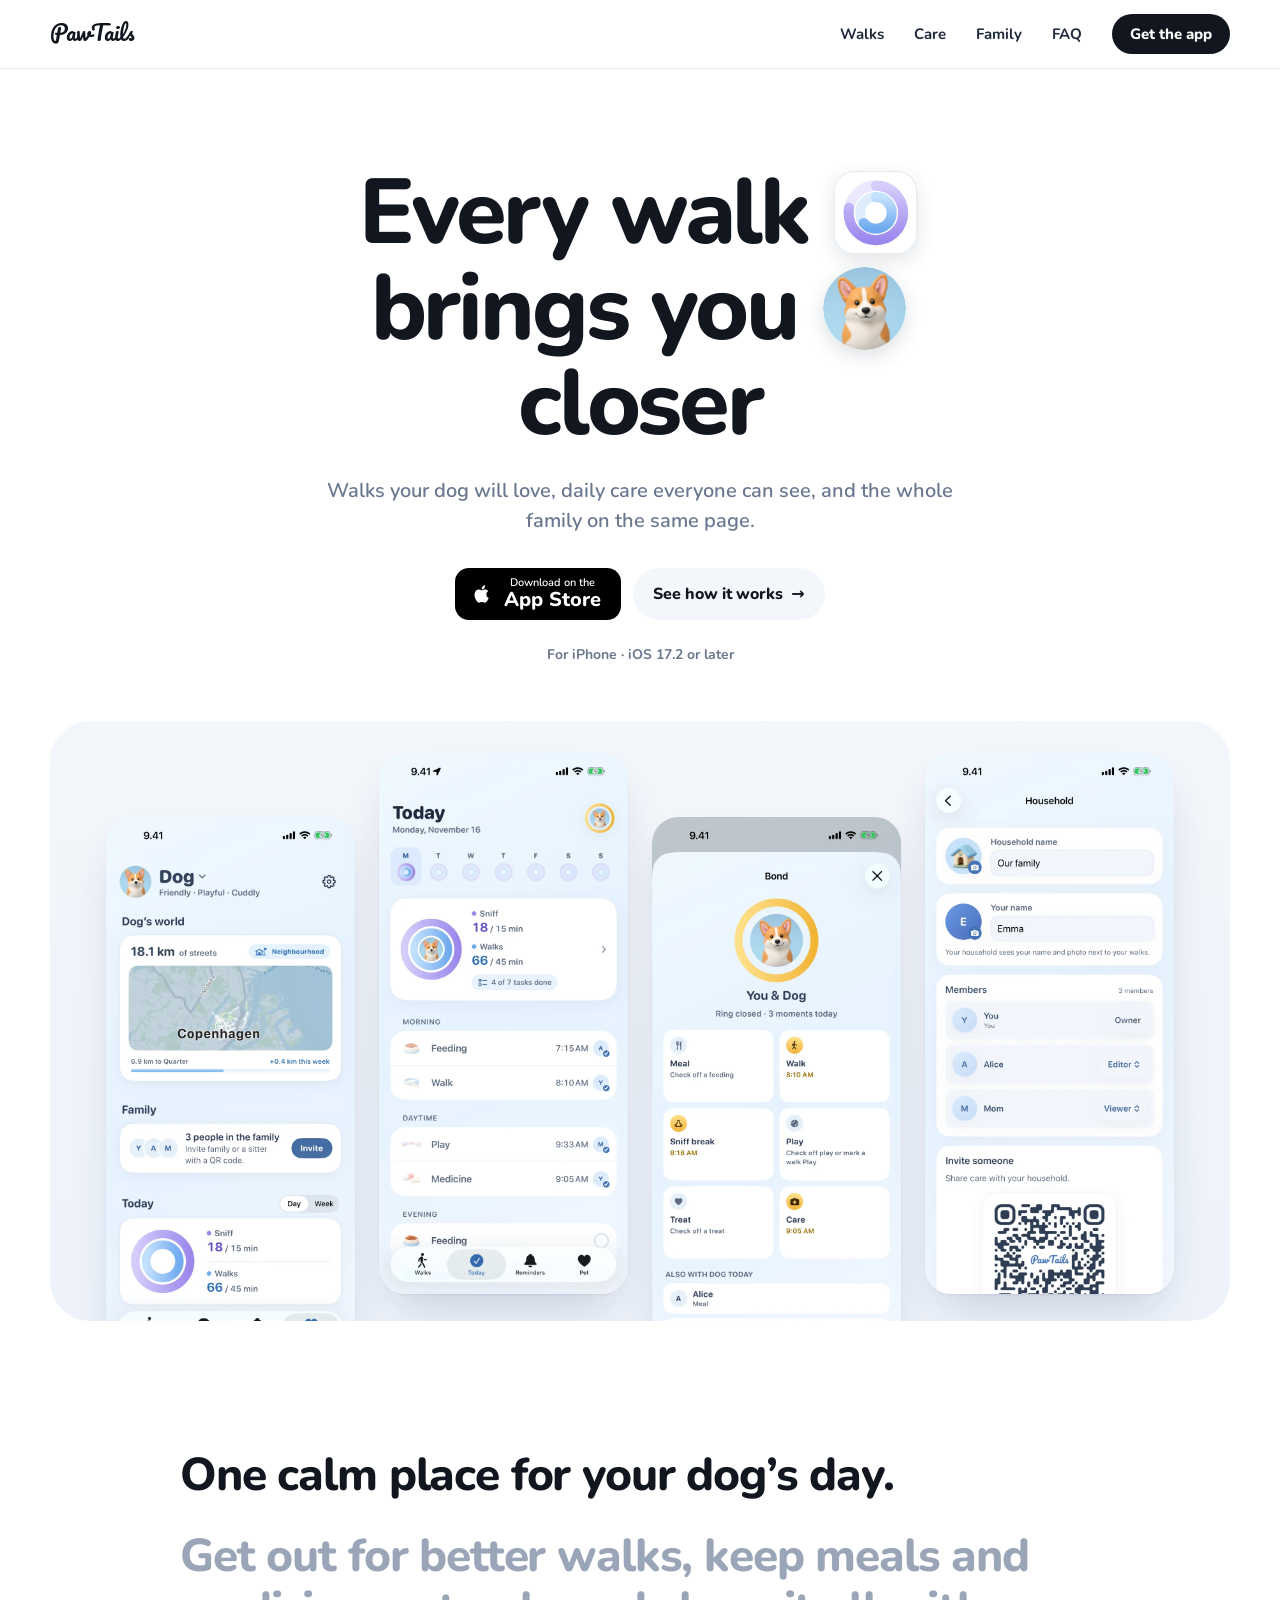
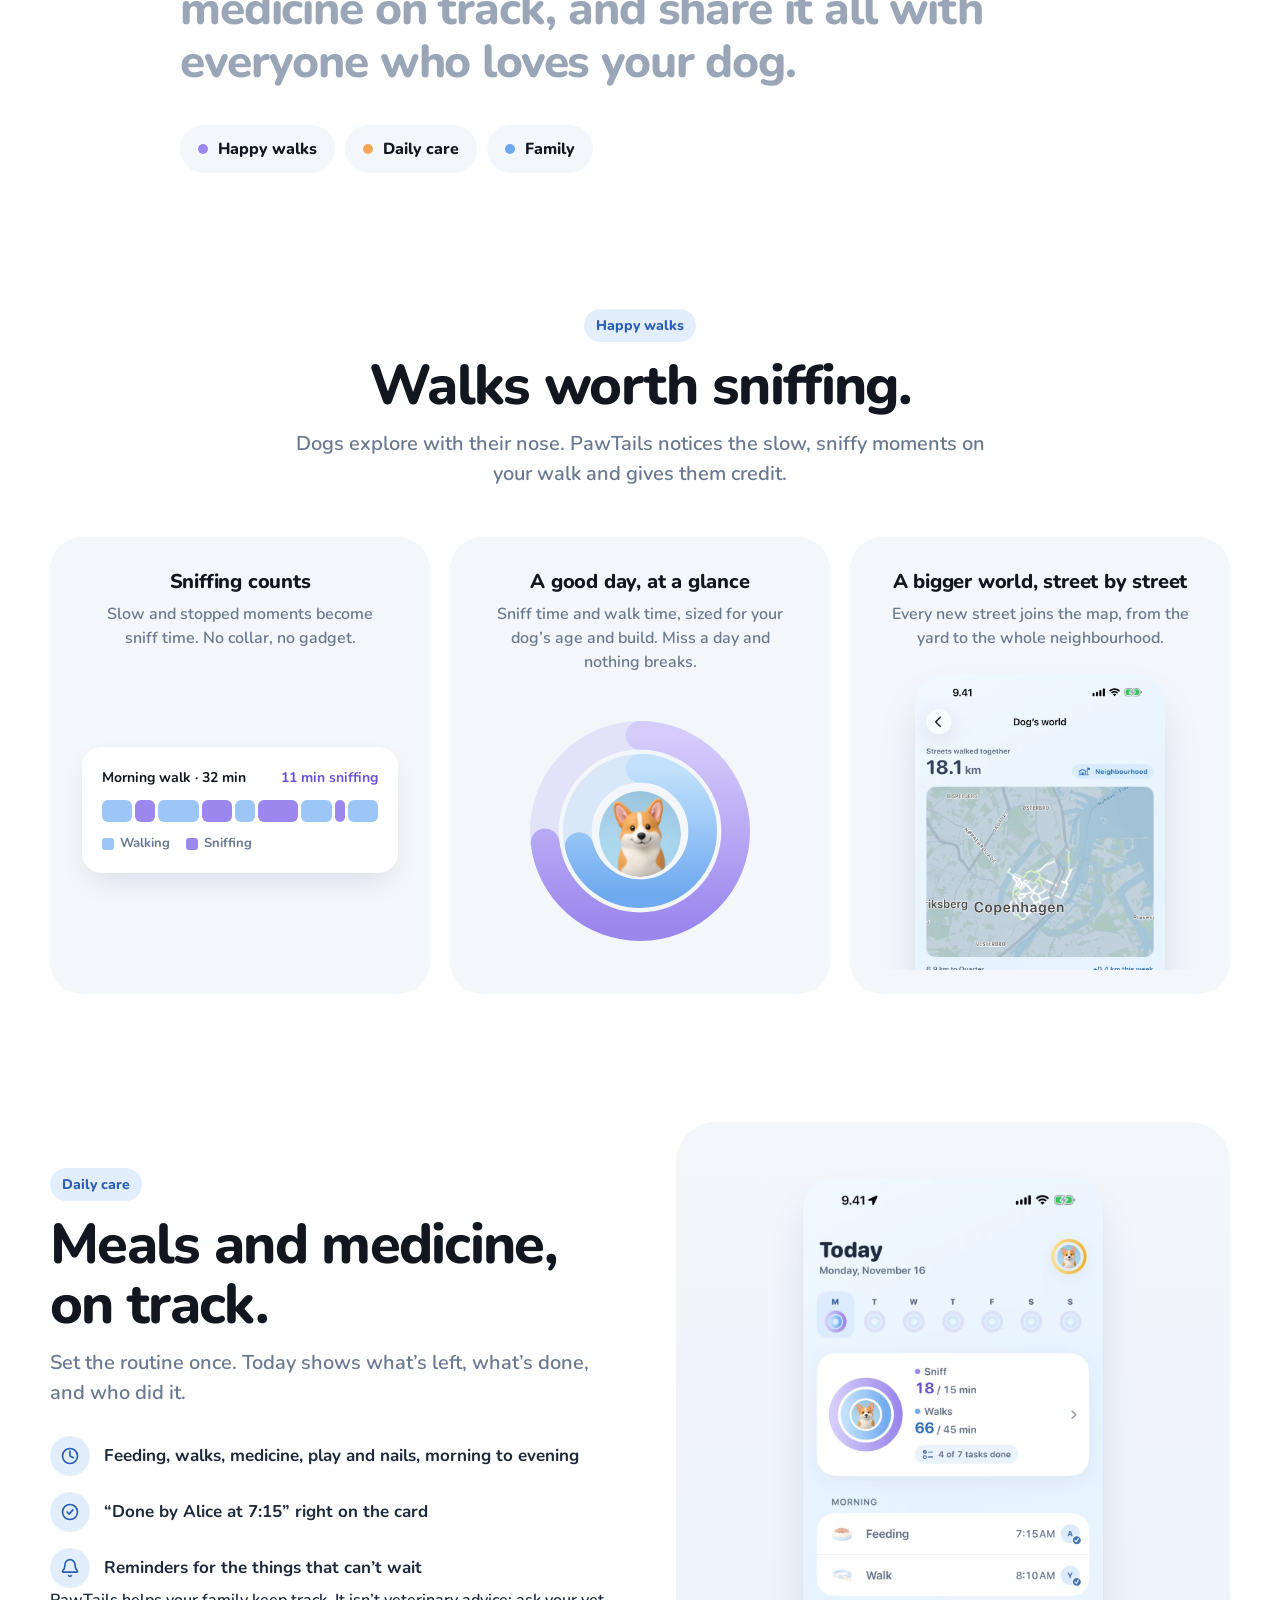
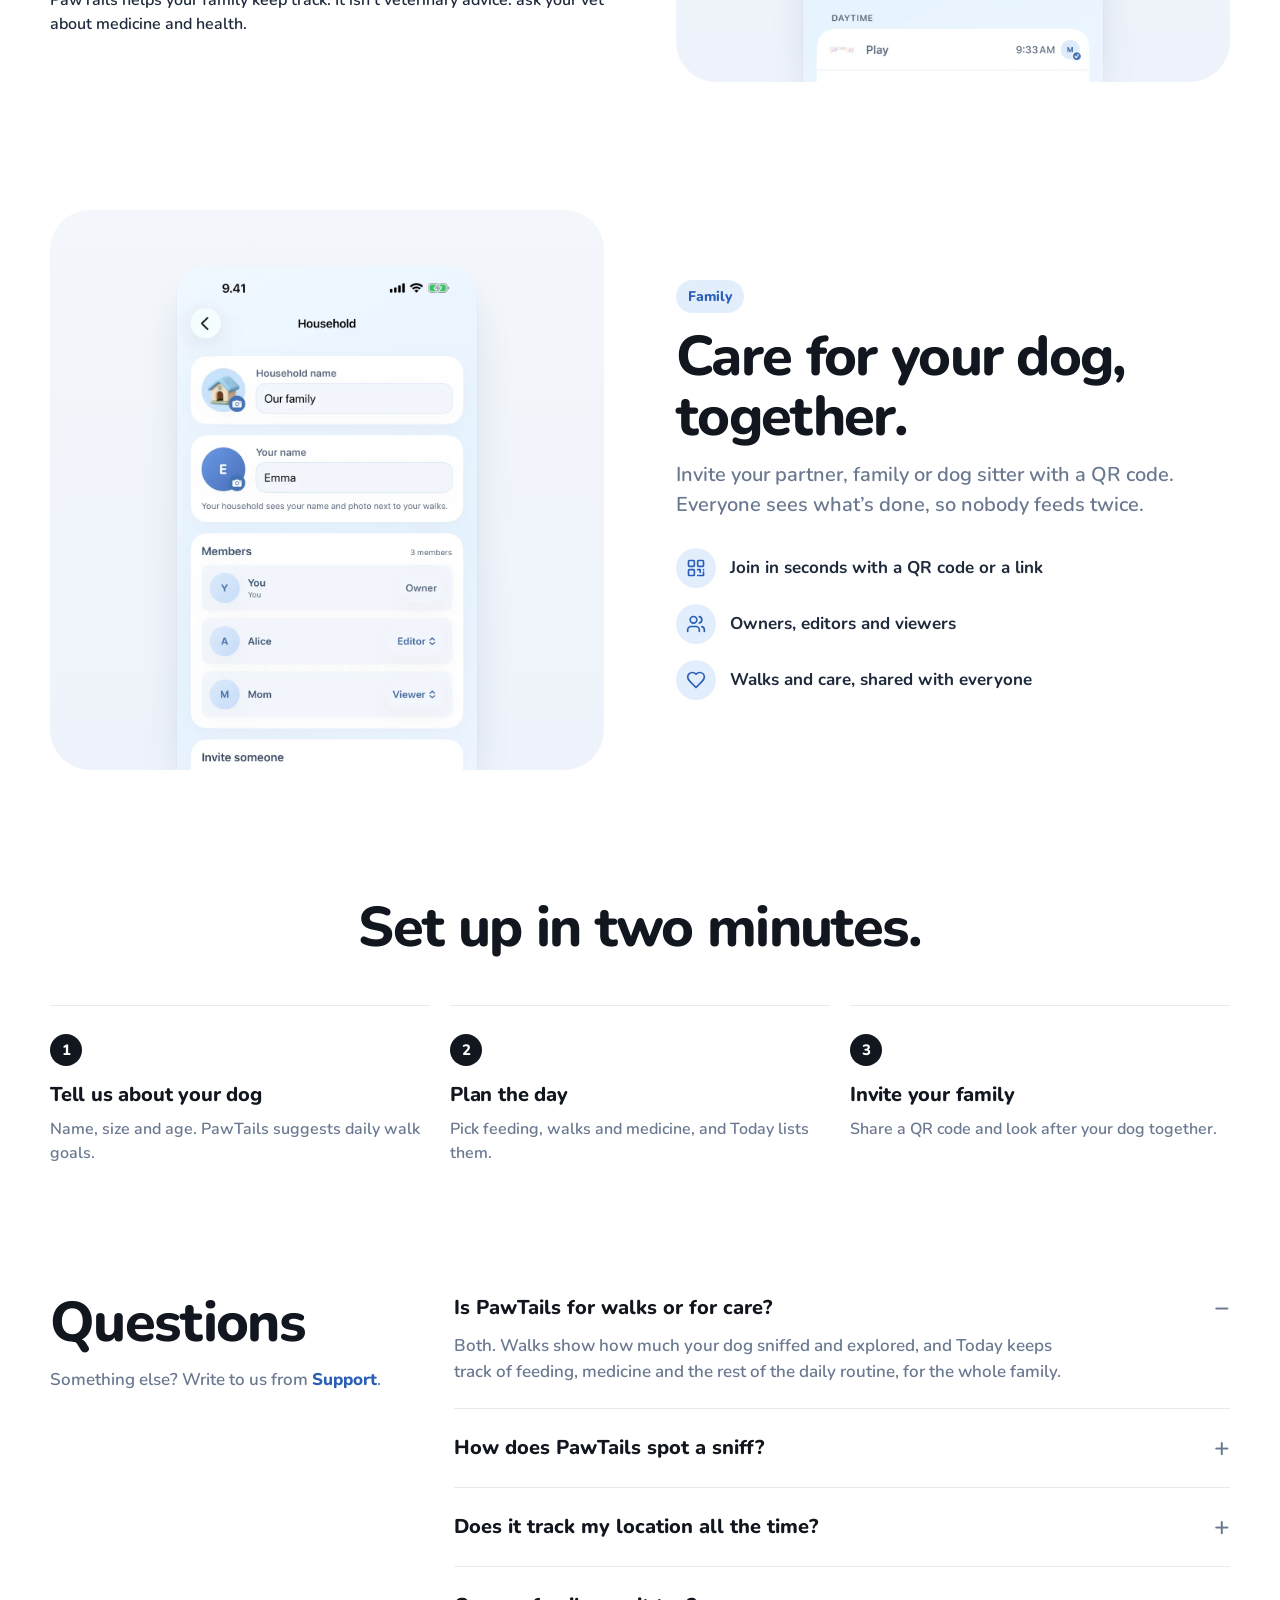
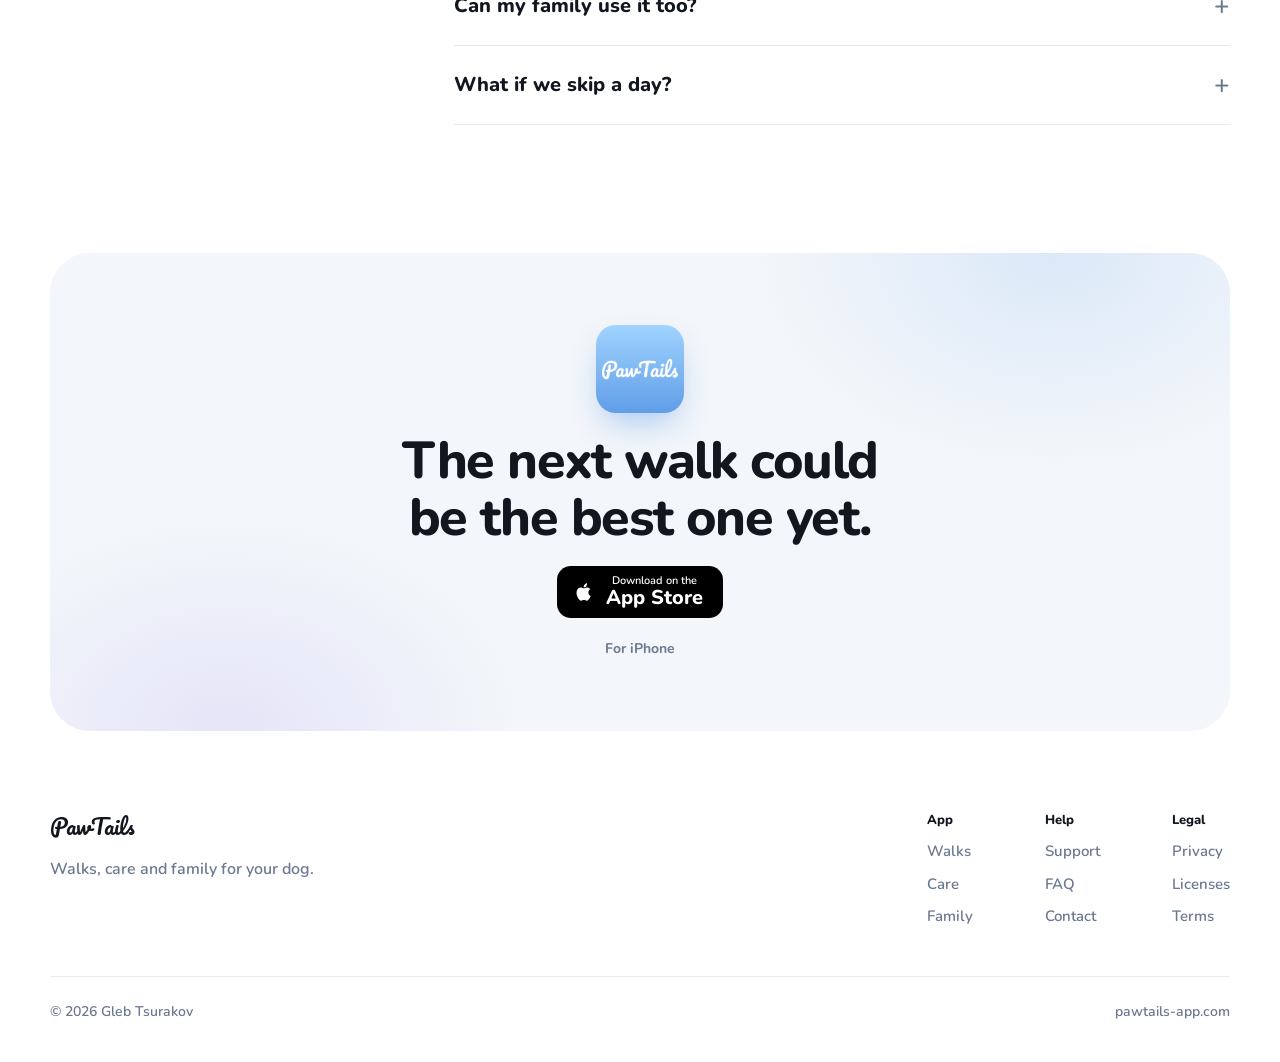
==== commit 4b384e0d: "Remove personal names and photos from the website - About: no dog photo or name; the clay dog avatar" ====
--- a/index.html
+++ b/index.html
@@ -7,7 +7,7 @@
   <meta name="description" content="PawTails is a calm iPhone app for families with a dog: walks your dog will love, daily care everyone can see, and everyone on the same page." />
   <meta property="og:title" content="PawTails · Every walk brings you closer" />
   <meta property="og:description" content="Walks your dog will love, daily care everyone can see, and the whole family on the same page." />
-  <meta property="og:image" content="https://pawtails-app.com/img/screen-walk-saved.webp" />
+  <meta property="og:image" content="https://pawtails-app.com/img/screen-today.webp" />
   <meta name="theme-color" content="#FFFFFF" />
   <link rel="icon" type="image/png" href="/favicon.png?v=2" />
   <link rel="apple-touch-icon" href="/apple-touch-icon.png?v=2" />
@@ -47,7 +47,7 @@
         Every walk
         <span class="inline-icon icon-rings" aria-hidden="true"><svg viewBox="0 0 100 100"><circle class="track sniff" cx="50" cy="50" r="38" /><circle class="fill sniff" cx="50" cy="50" r="38" pathLength="100" style="--v:78" /><circle class="track walk" cx="50" cy="50" r="22" /><circle class="fill walk" cx="50" cy="50" r="22" pathLength="100" style="--v:64" /></svg></span>
         brings you
-        <img class="inline-icon icon-dog" src="/img/frida.webp?v=5" alt="" />
+        <img class="inline-icon icon-dog" src="/img/dog.webp?v=6" alt="" />
         closer
       </h1>
       <p class="lede">Walks your dog will love, daily care everyone can see, and the whole family on the same page.</p>
@@ -63,10 +63,10 @@
 
     <section class="wrap" aria-label="App screens">
       <div class="showcase">
-        <figure class="shot"><img src="/img/screen-pet.webp?v=4" alt="Pet screen with today’s sniff and walk rings and Frida’s world" width="390" height="844" /></figure>
-        <figure class="shot shot-raised"><img src="/img/screen-today.webp?v=4" alt="Today: feeding done by Alice at 7:15, a walk done by you, medicine still to do" width="390" height="848" /></figure>
-        <figure class="shot"><img src="/img/screen-walk-saved.webp?v=4" alt="Walk saved: both rings closed" width="390" height="844" loading="lazy" /></figure>
-        <figure class="shot shot-raised"><img src="/img/screen-household.webp?v=3" alt="Household screen with members and an invite QR code" width="390" height="844" loading="lazy" /></figure>
+        <figure class="shot"><img src="/img/screen-pet.webp?v=6" alt="Pet screen with the dog’s world map, family and today’s rings" width="390" height="847" /></figure>
+        <figure class="shot shot-raised"><img src="/img/screen-today.webp?v=6" alt="Today: sniff and walk rings and the day’s care, each with who did it" width="390" height="847" /></figure>
+        <figure class="shot"><img src="/img/screen-bond.webp?v=6" alt="Bond ring closed: three moments with your dog today" width="390" height="847" loading="lazy" /></figure>
+        <figure class="shot shot-raised"><img src="/img/screen-household.webp?v=6" alt="Household screen with members and an invite QR code" width="390" height="847" loading="lazy" /></figure>
       </div>
     </section>
 
@@ -103,14 +103,14 @@
           <div class="tile-visual">
             <div class="rings" style="--sniff:73;--walk:71" role="img" aria-label="Sniff 11 of 15 minutes, walks 32 of 45 minutes">
               <svg viewBox="0 0 100 100"><circle class="track sniff" cx="50" cy="50" r="43.5" /><circle class="fill sniff" cx="50" cy="50" r="43.5" pathLength="100" /><circle class="track walk" cx="50" cy="50" r="28.5" /><circle class="fill walk" cx="50" cy="50" r="28.5" pathLength="100" /></svg>
-              <img src="/img/frida.webp?v=5" alt="" loading="lazy" />
+              <img src="/img/dog.webp?v=6" alt="" loading="lazy" />
             </div>
           </div>
         </article>
 
         <article class="tile">
           <header><h3>A bigger world, street by street</h3><p>Every new street joins the map, from the yard to the whole neighbourhood.</p></header>
-          <div class="tile-visual peek"><img src="/img/screen-world.webp" alt="" loading="lazy" /></div>
+          <div class="tile-visual peek"><img src="/img/screen-world.webp?v=6" alt="" loading="lazy" /></div>
         </article>
       </div>
     </section>
@@ -128,7 +128,7 @@
         <p class="soft">PawTails helps your family keep track. It isn’t veterinary advice: ask your vet about medicine and health.</p>
       </div>
       <div class="split-visual">
-        <figure class="shot"><img src="/img/screen-today.webp?v=4" alt="" width="390" height="848" loading="lazy" /></figure>
+        <figure class="shot"><img src="/img/screen-today.webp?v=6" alt="" width="390" height="847" loading="lazy" /></figure>
       </div>
     </section>
 
@@ -144,7 +144,7 @@
         </ul>
       </div>
       <div class="split-visual">
-        <figure class="shot"><img src="/img/screen-household.webp?v=3" alt="" width="390" height="844" loading="lazy" /></figure>
+        <figure class="shot"><img src="/img/screen-household.webp?v=6" alt="" width="390" height="847" loading="lazy" /></figure>
       </div>
     </section>
 
--- a/site.css
+++ b/site.css
@@ -234,6 +234,7 @@
 
 .about-layout { display: grid; grid-template-columns: 1fr 1fr; gap: 20px; align-items: stretch; }
 .about-photo { width: 100%; height: 100%; min-height: 420px; object-fit: cover; border-radius: var(--radius-tile); }
+.about-photo.is-avatar { object-fit: contain; padding: clamp(32px, 8%, 72px); background: #dcebfb; }
 
 .policy-card { max-width: 860px; margin: 0 auto; gap: 14px; }
 .policy-meta { font-size: 16px !important; padding: 10px 16px; border-radius: 12px; background: #fff; justify-self: start; }
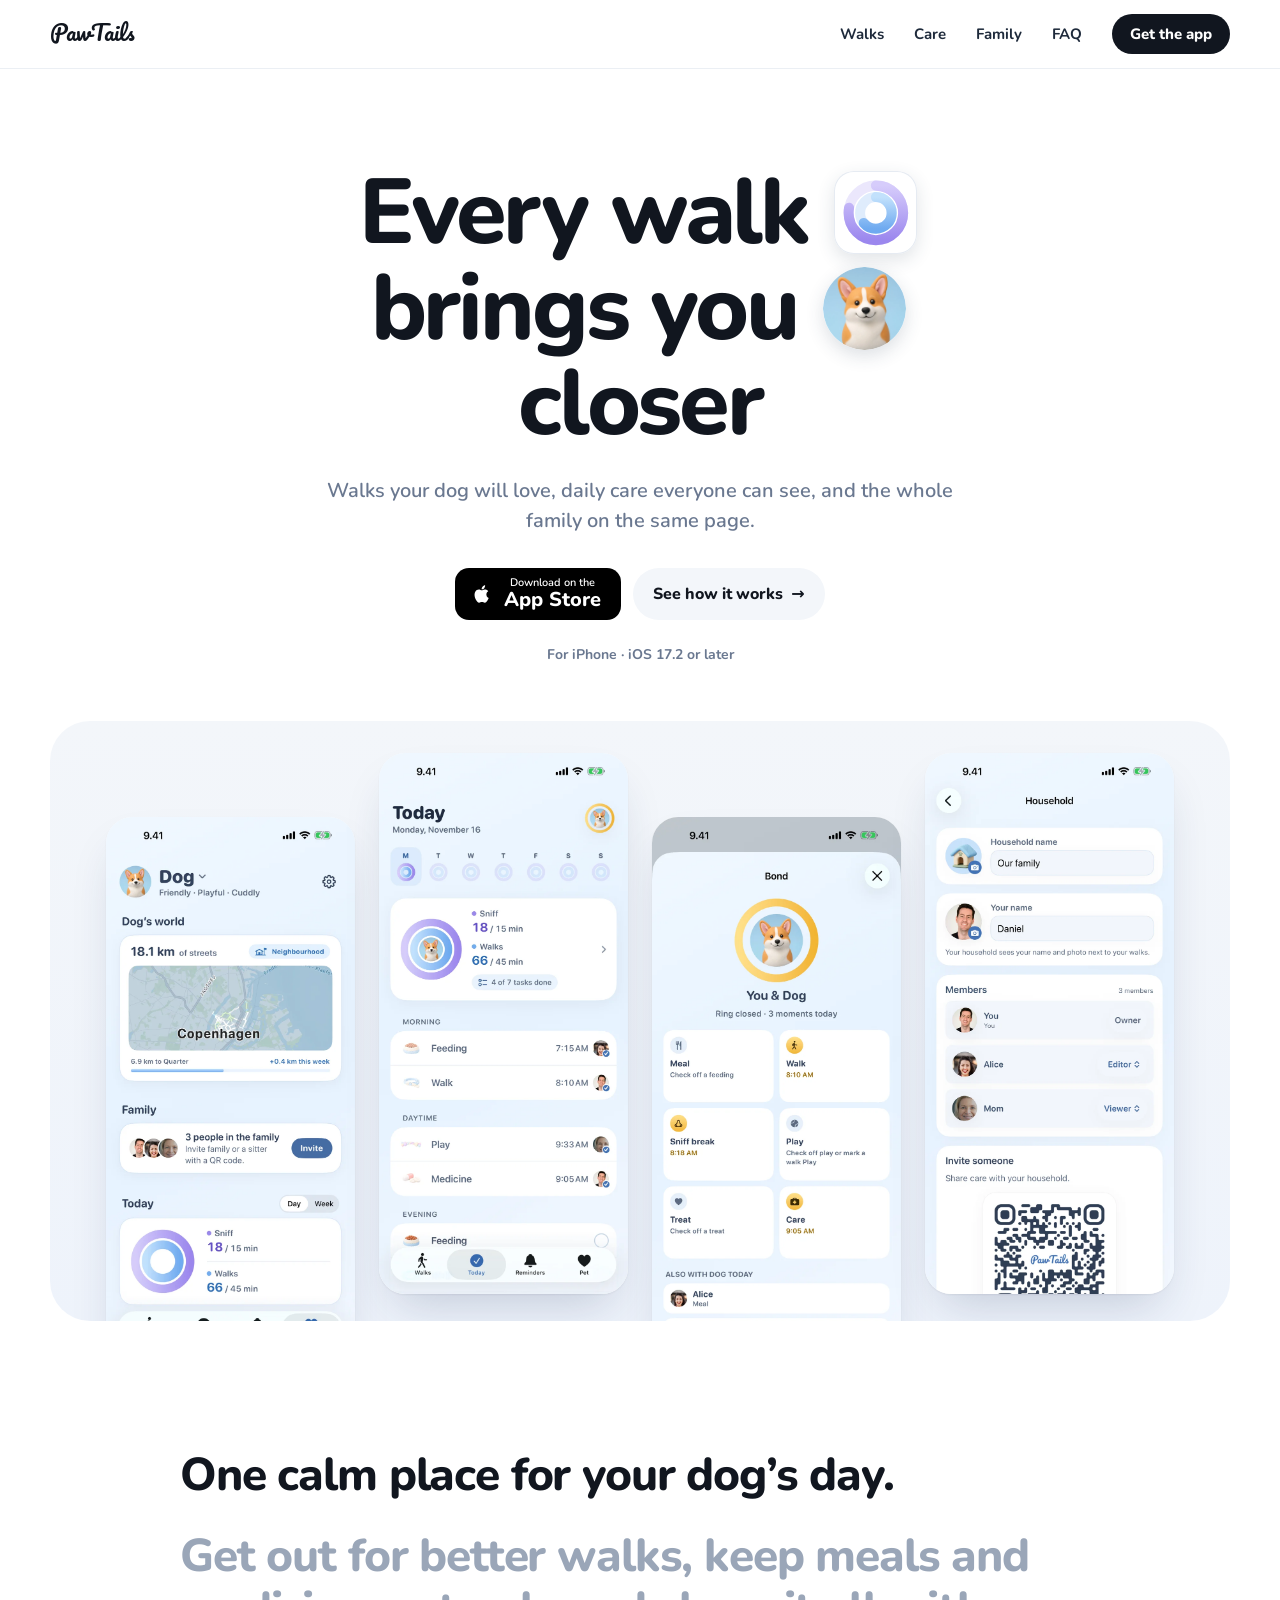
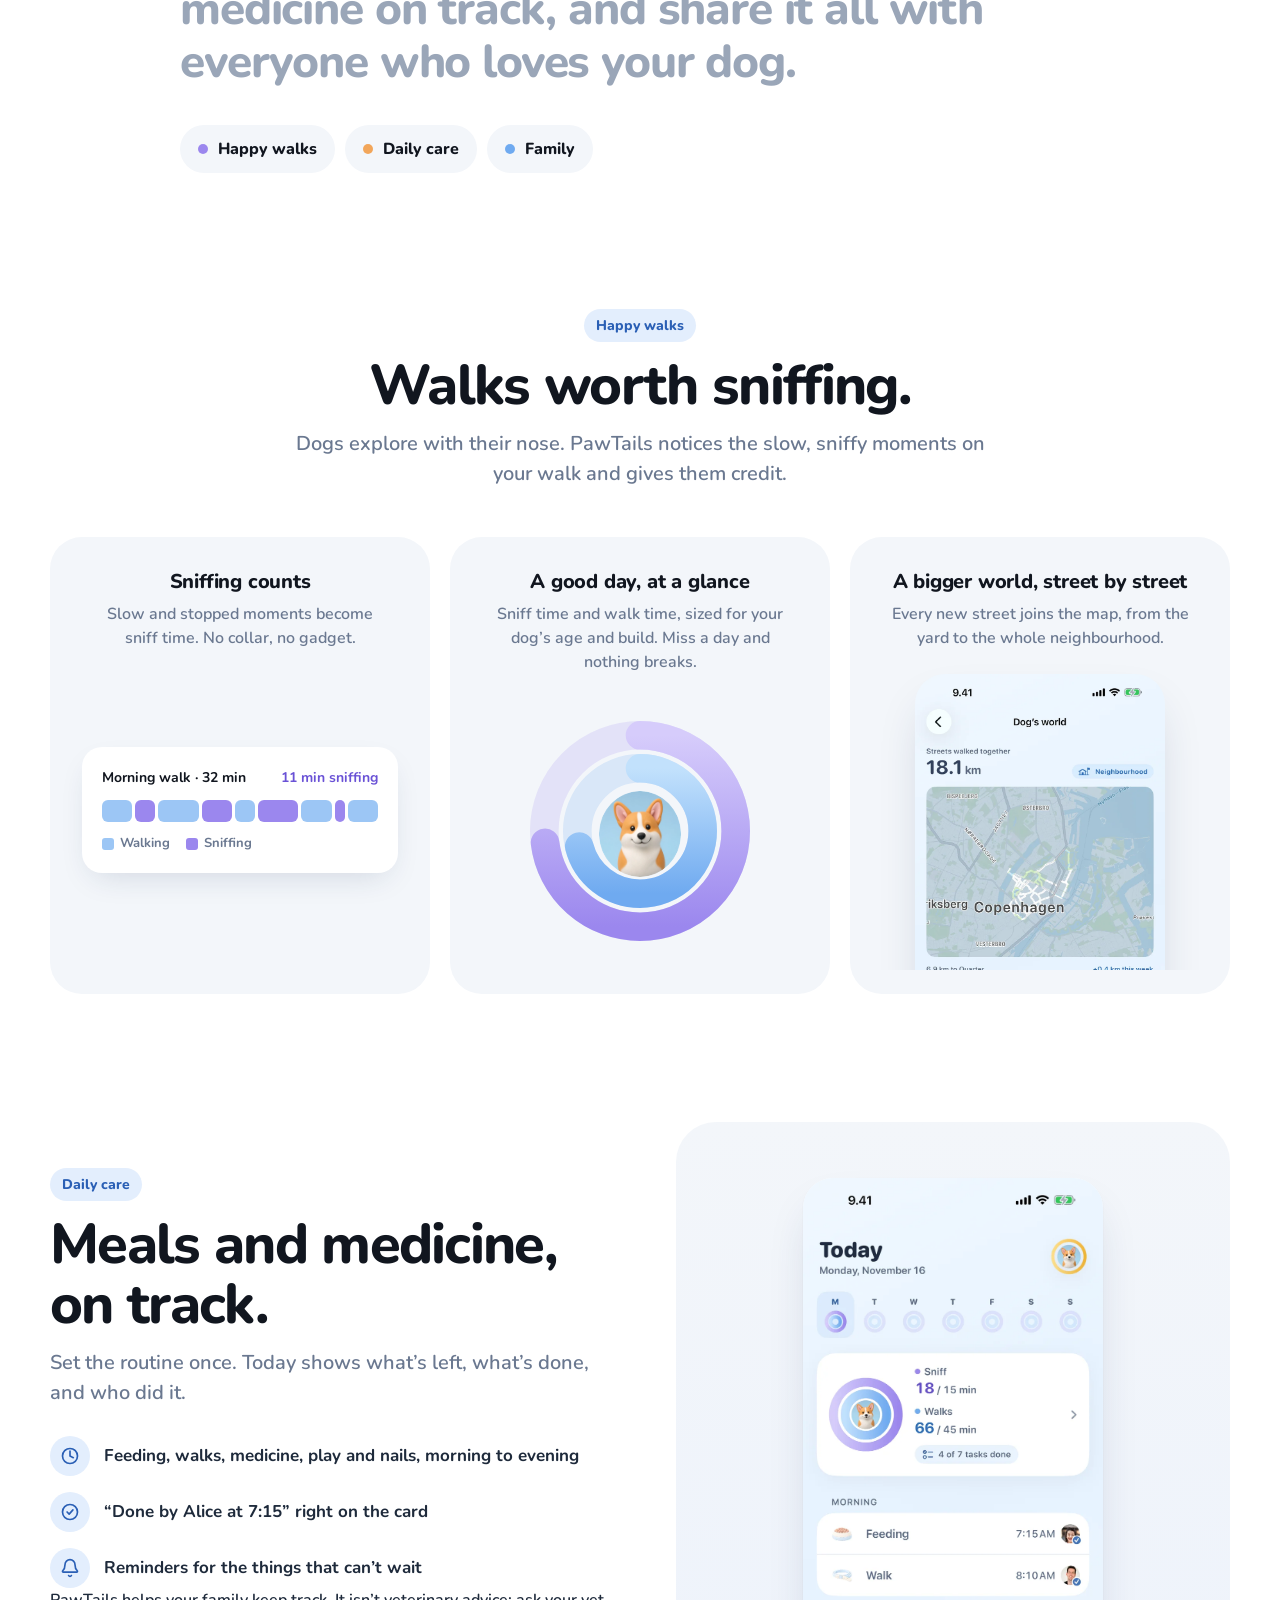
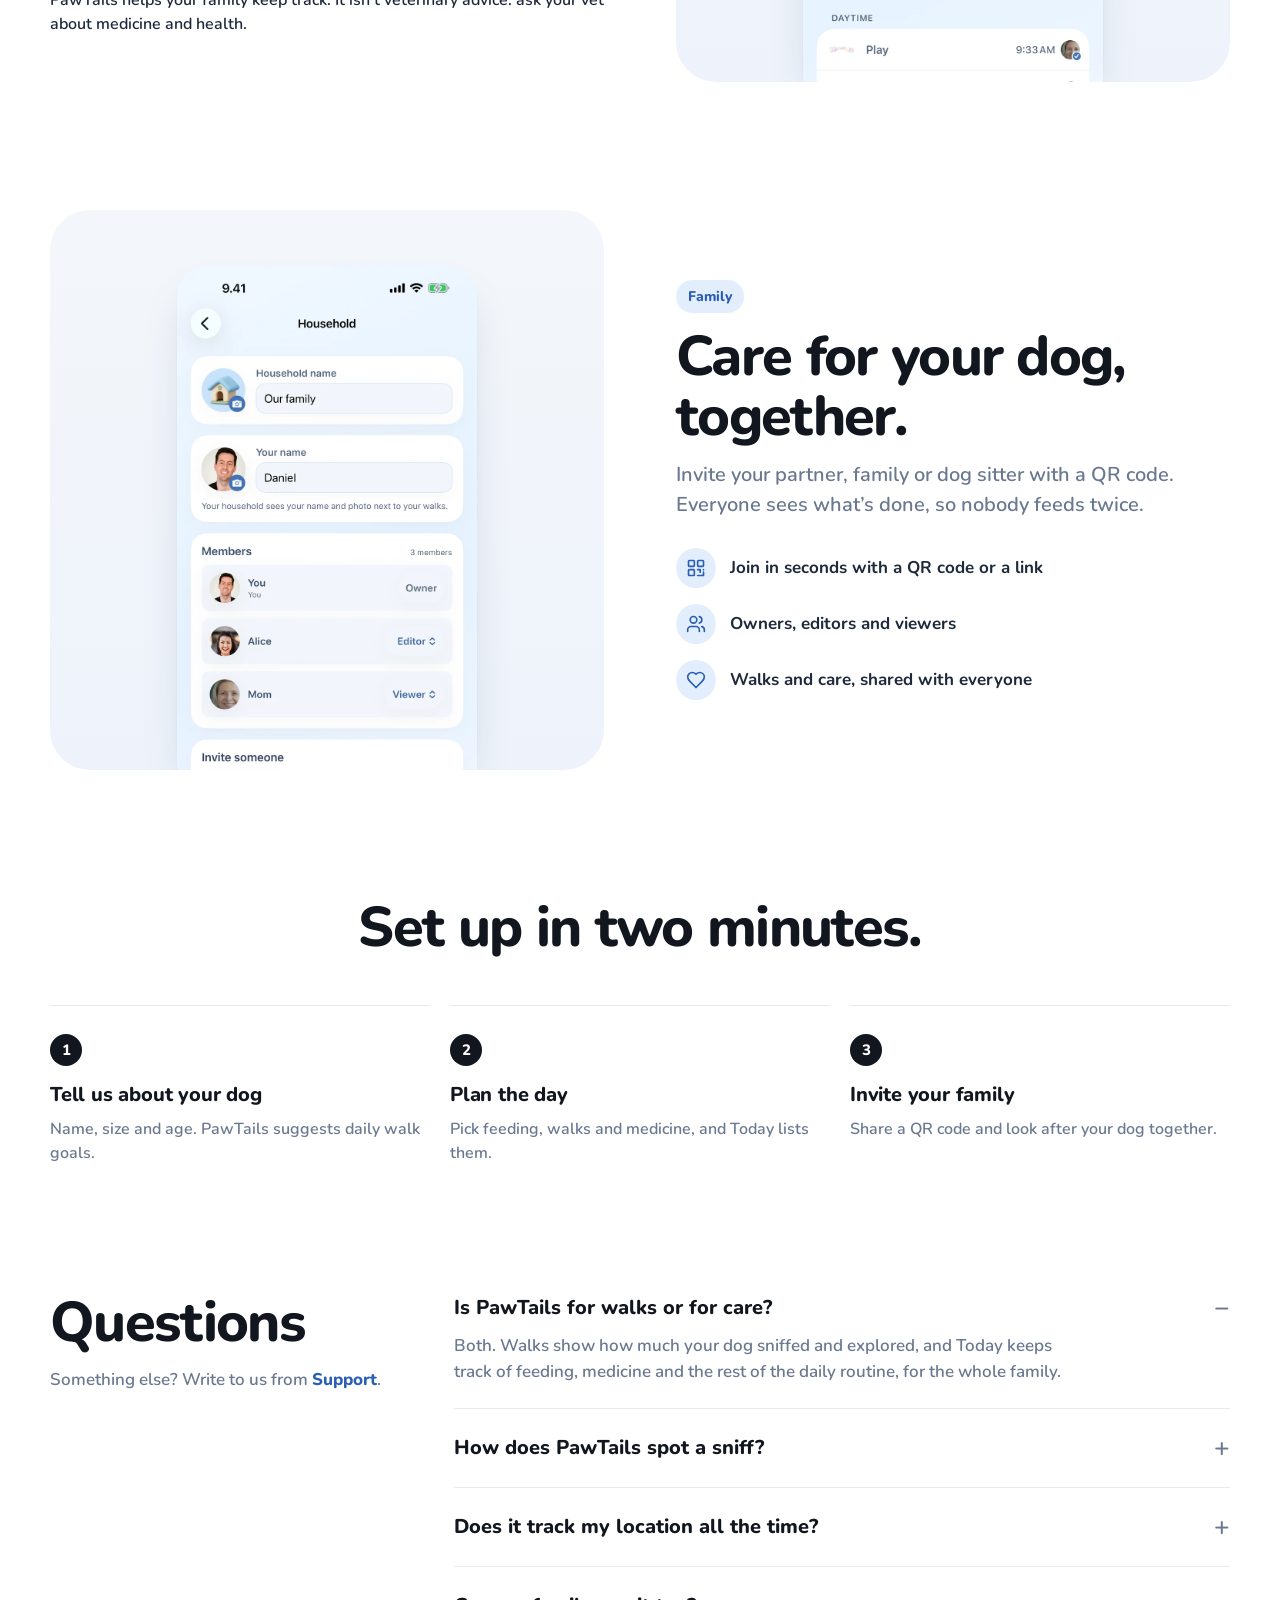
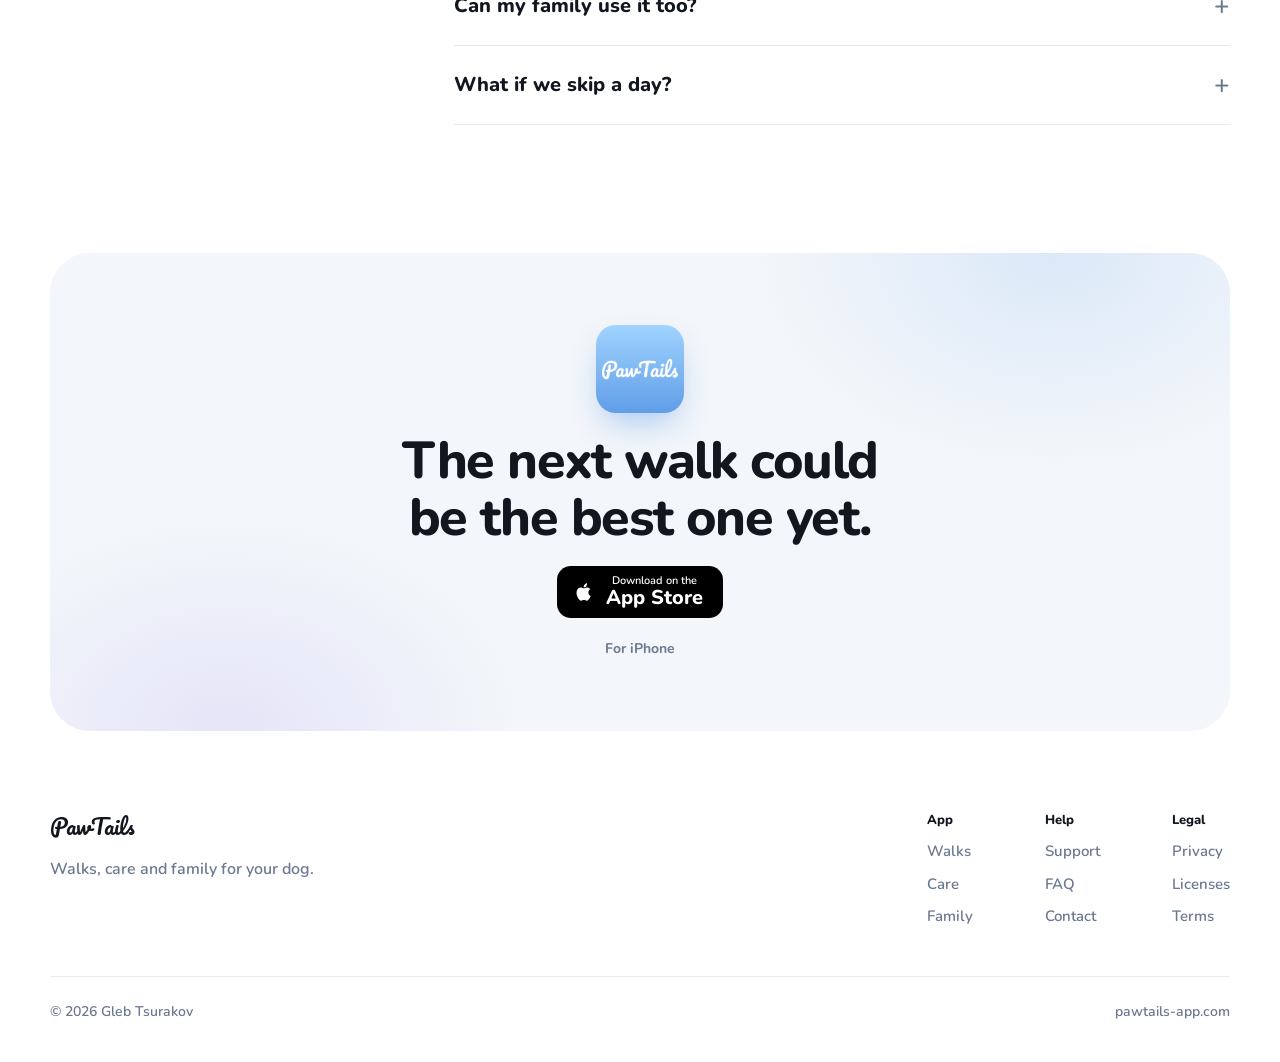
==== commit 64c47b2f: "Show real member photos in the website screenshots The household screenshots now use stock portraits" ====
--- a/index.html
+++ b/index.html
@@ -63,10 +63,10 @@
 
     <section class="wrap" aria-label="App screens">
       <div class="showcase">
-        <figure class="shot"><img src="/img/screen-pet.webp?v=6" alt="Pet screen with the dog’s world map, family and today’s rings" width="390" height="847" /></figure>
-        <figure class="shot shot-raised"><img src="/img/screen-today.webp?v=6" alt="Today: sniff and walk rings and the day’s care, each with who did it" width="390" height="847" /></figure>
-        <figure class="shot"><img src="/img/screen-bond.webp?v=6" alt="Bond ring closed: three moments with your dog today" width="390" height="847" loading="lazy" /></figure>
-        <figure class="shot shot-raised"><img src="/img/screen-household.webp?v=6" alt="Household screen with members and an invite QR code" width="390" height="847" loading="lazy" /></figure>
+        <figure class="shot"><img src="/img/screen-pet.webp?v=7" alt="Pet screen with the dog’s world map, family and today’s rings" width="390" height="847" /></figure>
+        <figure class="shot shot-raised"><img src="/img/screen-today.webp?v=7" alt="Today: sniff and walk rings and the day’s care, each with who did it" width="390" height="847" /></figure>
+        <figure class="shot"><img src="/img/screen-bond.webp?v=7" alt="Bond ring closed: three moments with your dog today" width="390" height="847" loading="lazy" /></figure>
+        <figure class="shot shot-raised"><img src="/img/screen-household.webp?v=7" alt="Household screen with members and an invite QR code" width="390" height="847" loading="lazy" /></figure>
       </div>
     </section>
 
@@ -110,7 +110,7 @@
 
         <article class="tile">
           <header><h3>A bigger world, street by street</h3><p>Every new street joins the map, from the yard to the whole neighbourhood.</p></header>
-          <div class="tile-visual peek"><img src="/img/screen-world.webp?v=6" alt="" loading="lazy" /></div>
+          <div class="tile-visual peek"><img src="/img/screen-world.webp?v=7" alt="" loading="lazy" /></div>
         </article>
       </div>
     </section>
@@ -128,7 +128,7 @@
         <p class="soft">PawTails helps your family keep track. It isn’t veterinary advice: ask your vet about medicine and health.</p>
       </div>
       <div class="split-visual">
-        <figure class="shot"><img src="/img/screen-today.webp?v=6" alt="" width="390" height="847" loading="lazy" /></figure>
+        <figure class="shot"><img src="/img/screen-today.webp?v=7" alt="" width="390" height="847" loading="lazy" /></figure>
       </div>
     </section>
 
@@ -144,7 +144,7 @@
         </ul>
       </div>
       <div class="split-visual">
-        <figure class="shot"><img src="/img/screen-household.webp?v=6" alt="" width="390" height="847" loading="lazy" /></figure>
+        <figure class="shot"><img src="/img/screen-household.webp?v=7" alt="" width="390" height="847" loading="lazy" /></figure>
       </div>
     </section>
 
